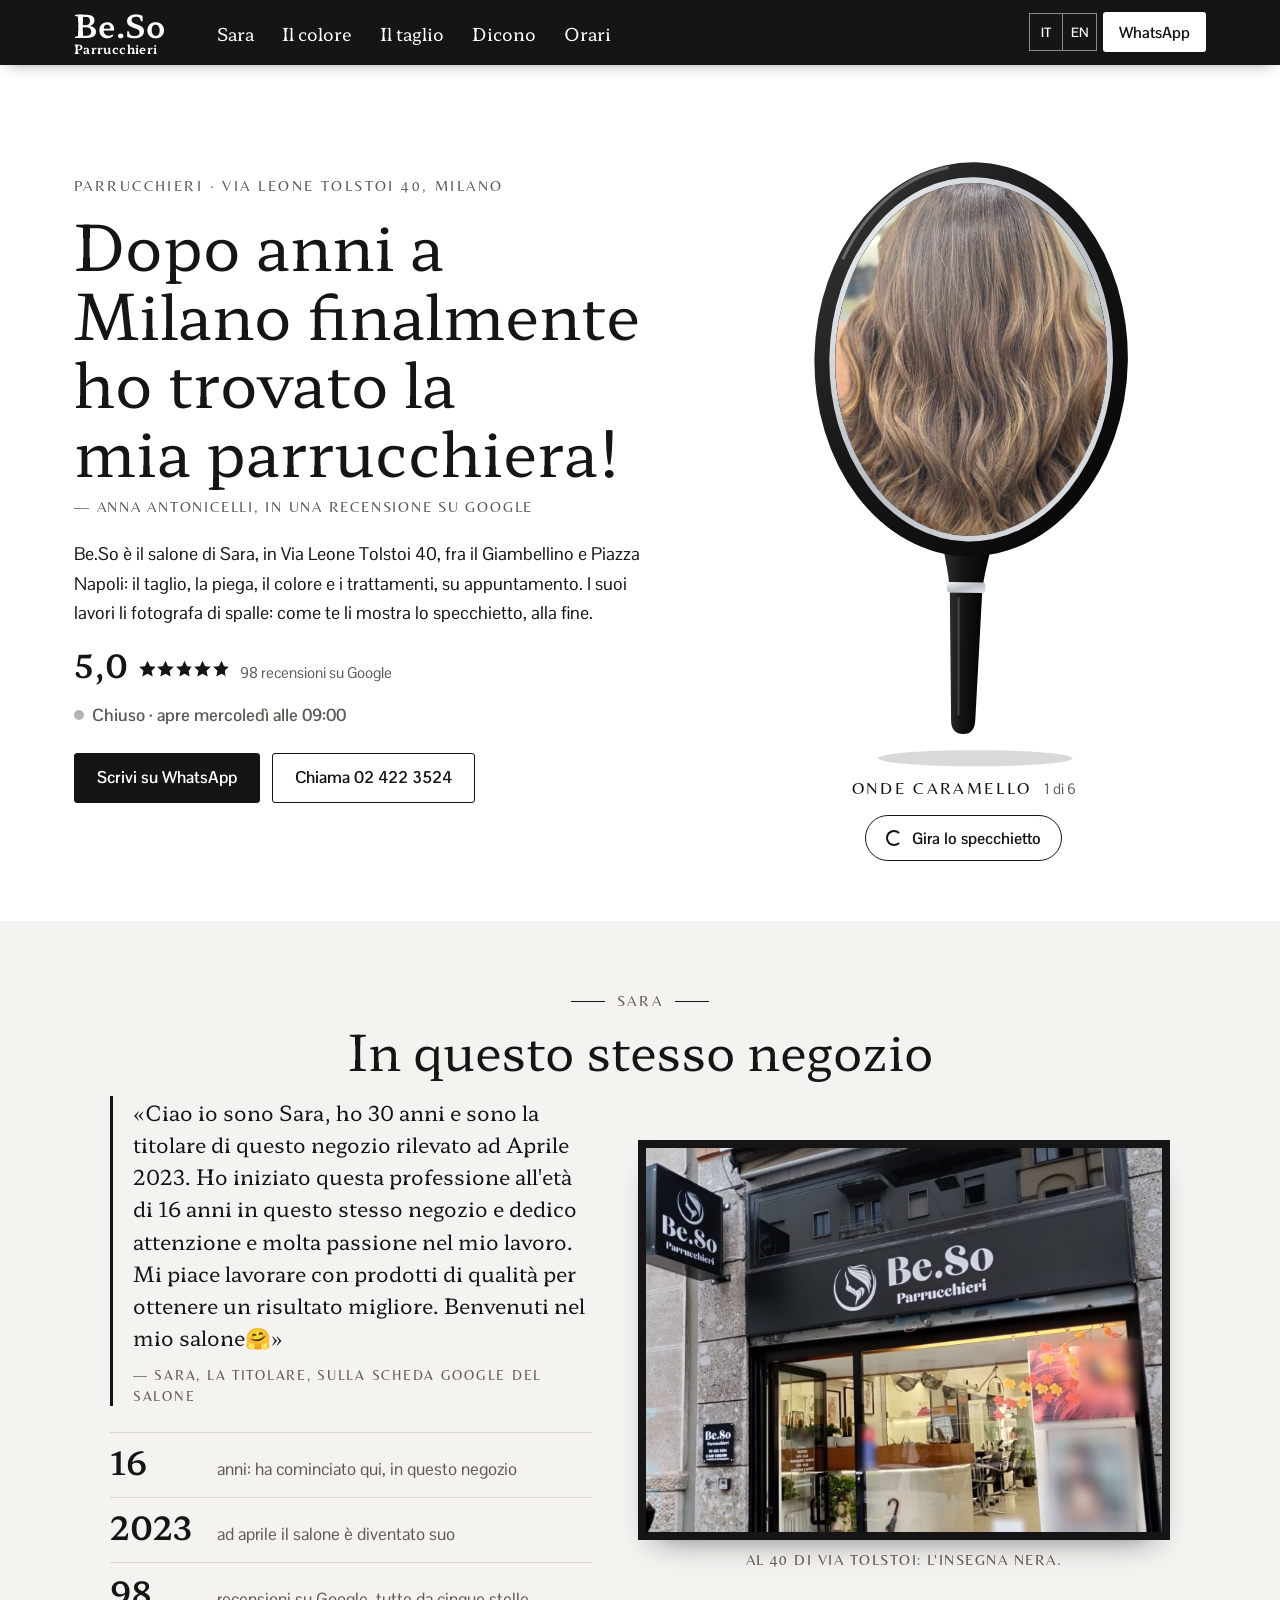
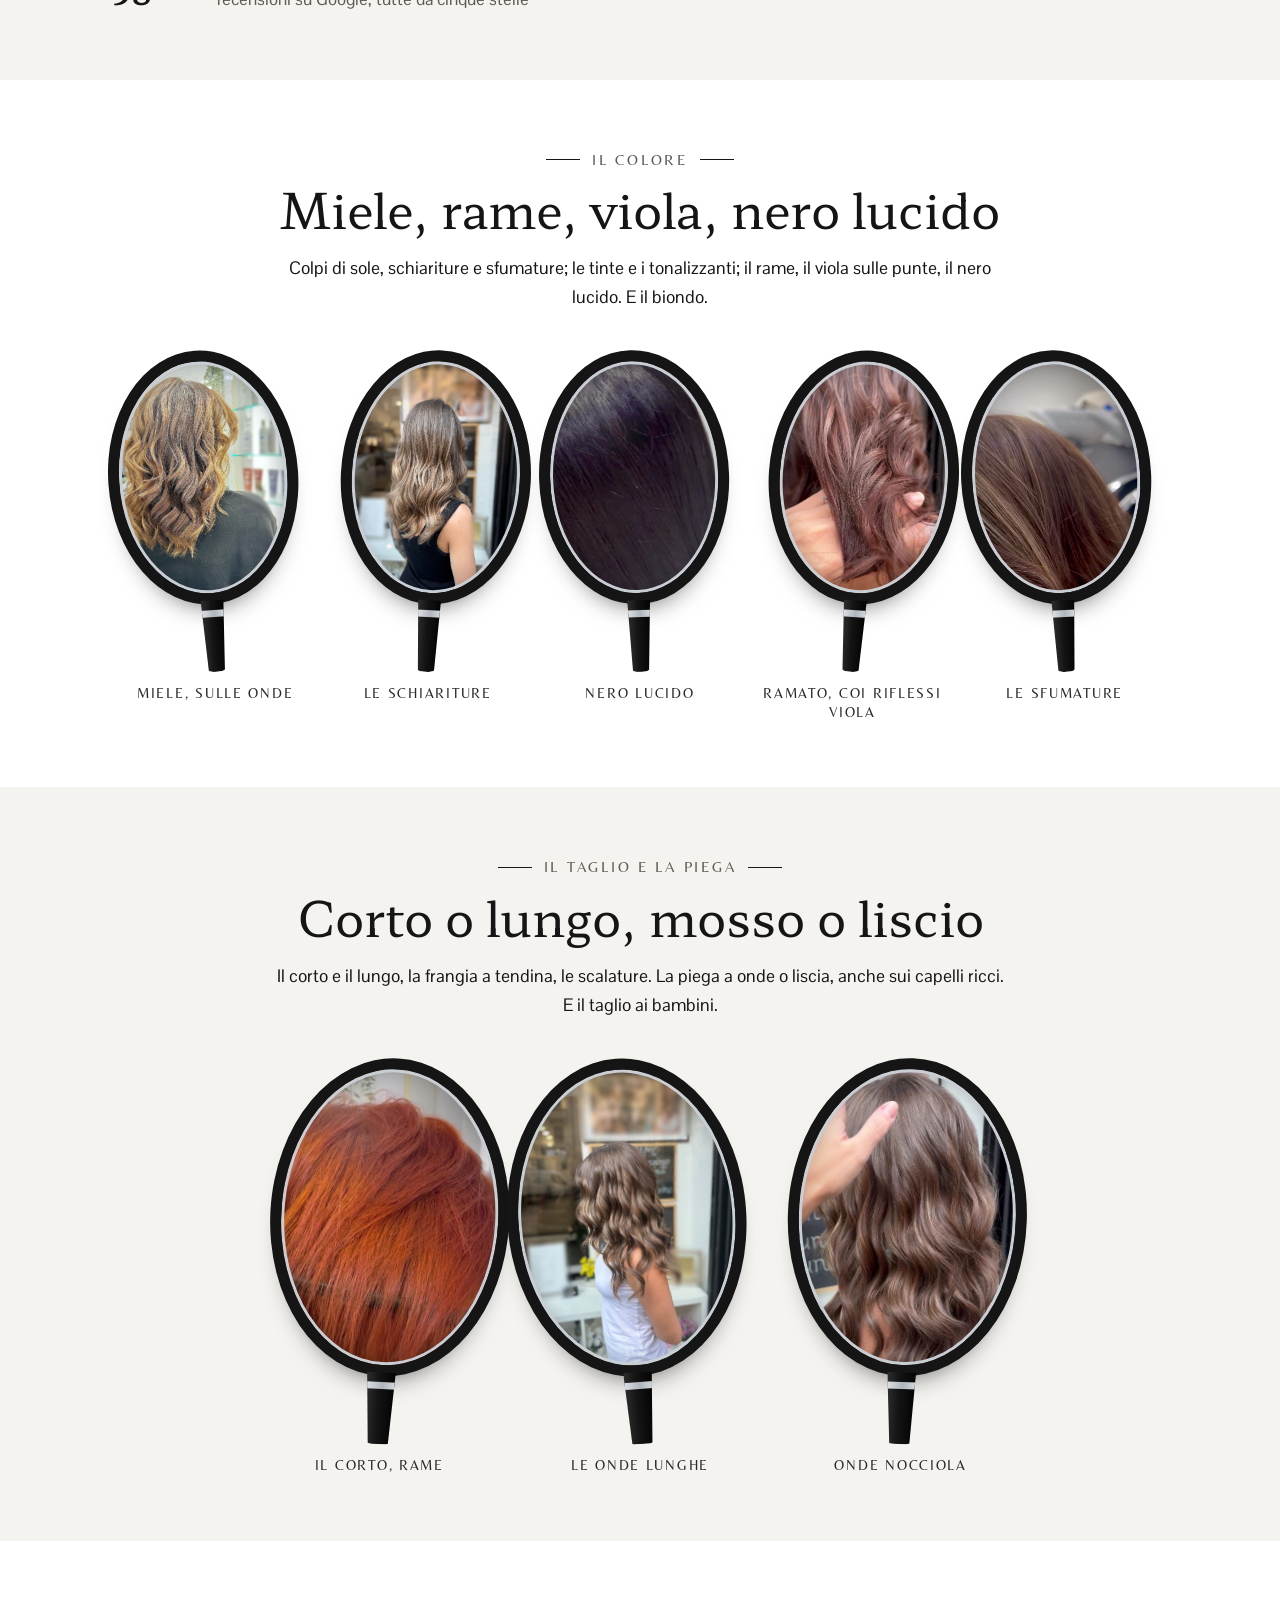
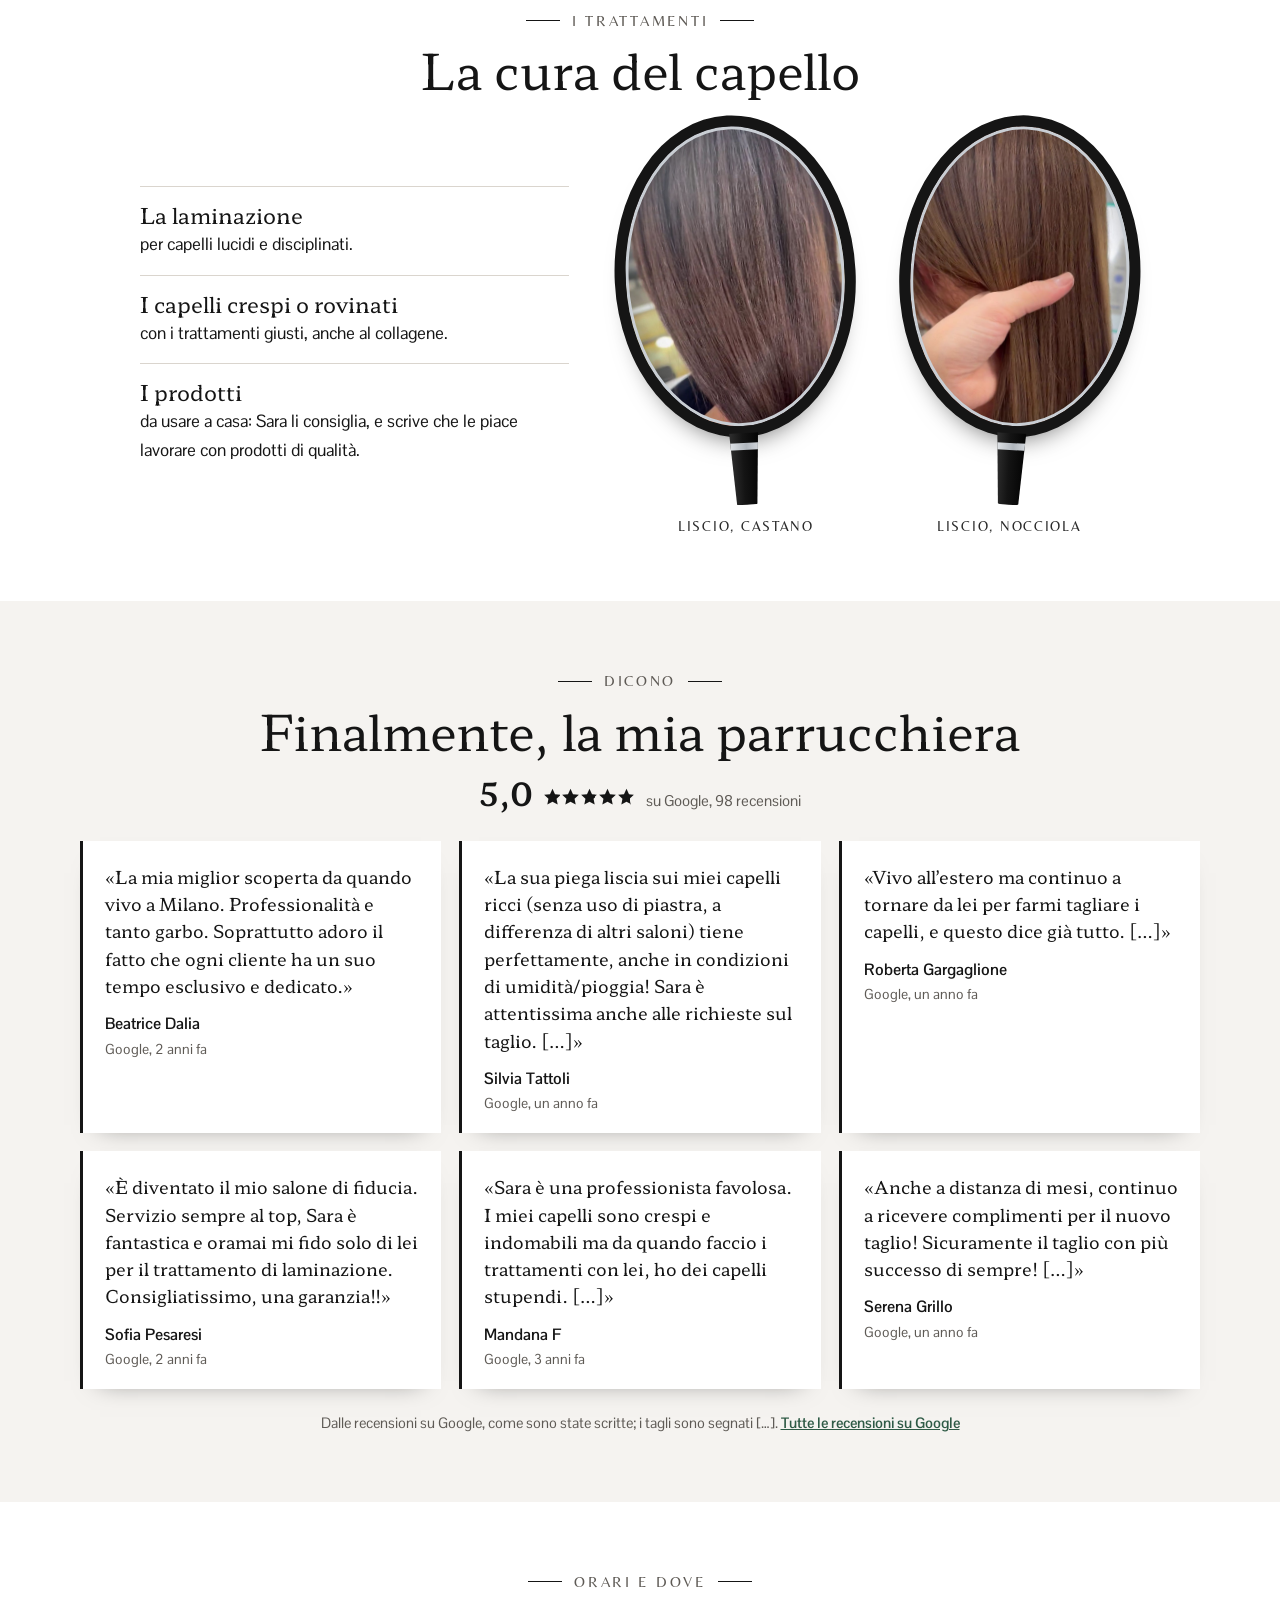
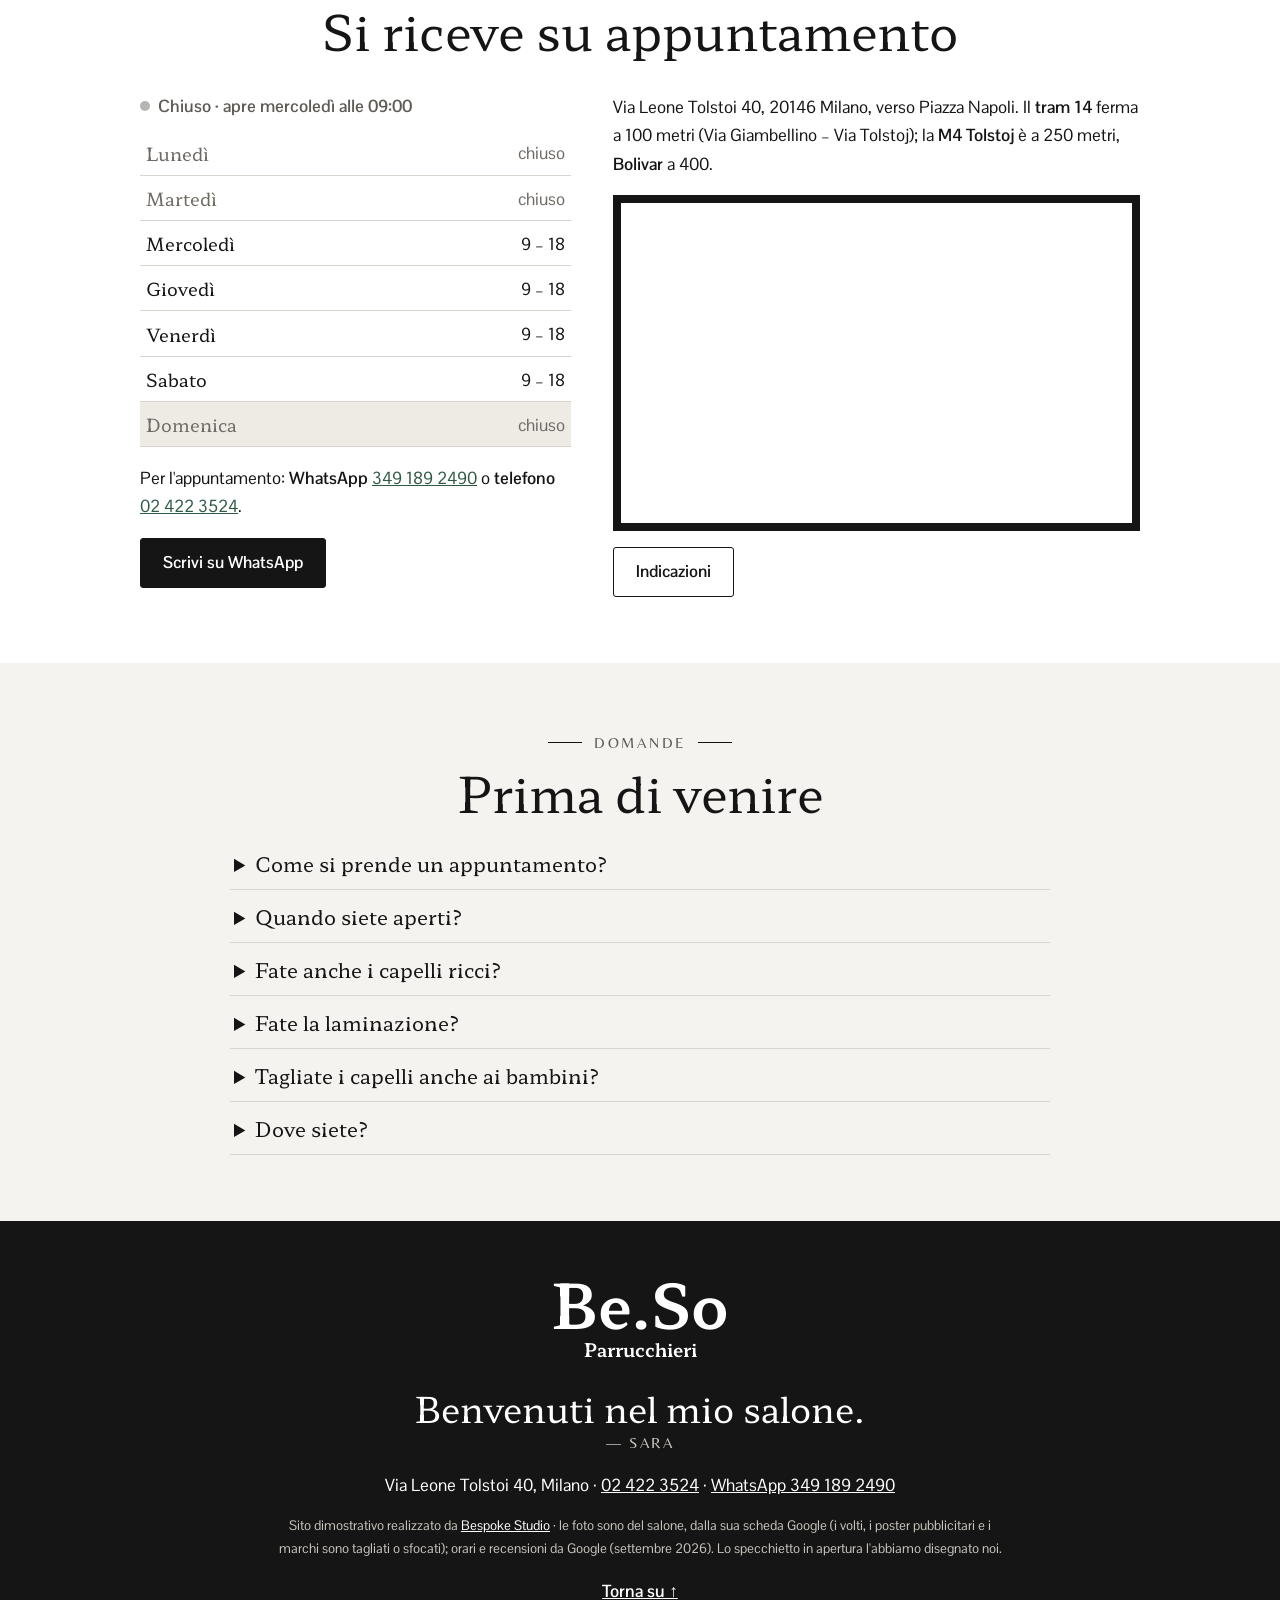
==== index.html @ 94a96dc6 "Be.So Parrucchieri, Via Leone Tolstoi 40 — lo specchietto Il salone di Sara: «Dopo anni a Milano fin" ====
<!DOCTYPE html>
<html lang="it" class="no-js">
<head>
<meta charset="utf-8">
<meta name="viewport" content="width=device-width, initial-scale=1">
<script>(function(){var r=document.documentElement;r.classList.remove('no-js');
/* la firma: finché main.js non parte lo specchietto resta di schiena; se il codice non arriva, dopo 2,5 s va allo stato finale */
try{if(!matchMedia('(prefers-reduced-motion: reduce)').matches){r.classList.add('firma-attesa');window.__attesaSpec=setTimeout(function(){r.classList.remove('firma-attesa')},2500)}}catch(e){}})()</script>
<title>Be.So Parrucchieri — Via Leone Tolstoi 40, Milano (Giambellino)</title>
<meta name="description" content="Be.So Parrucchieri, il salone di Sara in Via Leone Tolstoi 40 a Milano, verso Piazza Napoli: taglio, piega, colore, schiariture, laminazione e trattamenti, su appuntamento. 5,0 su 98 recensioni. WhatsApp 349 189 2490.">
<link rel="canonical" href="https://rotenzark.github.io/be-so-parrucchieri-tolstoi/">
<meta property="og:type" content="website">
<meta property="og:title" content="Be.So Parrucchieri — «Dopo anni a Milano finalmente ho trovato la mia parrucchiera!»">
<meta property="og:description" content="Il salone di Sara in Via Leone Tolstoi 40, Milano: taglio, piega, colore e trattamenti, su appuntamento. I lavori, visti di spalle.">
<meta property="og:image" content="https://rotenzark.github.io/be-so-parrucchieri-tolstoi/img/og.jpg">
<meta property="og:url" content="https://rotenzark.github.io/be-so-parrucchieri-tolstoi/">
<meta property="og:locale" content="it_IT">
<meta name="twitter:card" content="summary_large_image">
<meta name="theme-color" content="#151515">
<link rel="icon" href="img/favicon.svg" type="image/svg+xml">
<link rel="icon" href="img/favicon-32.png" sizes="32x32" type="image/png">
<link rel="apple-touch-icon" href="img/apple-touch-icon.png">
<link rel="preconnect" href="https://fonts.googleapis.com">
<link rel="preconnect" href="https://fonts.gstatic.com" crossorigin>
<link href="https://fonts.googleapis.com/css2?family=Belleza&amp;family=Hahmlet:wght@400;600&amp;family=Pontano+Sans:wght@400;700&amp;display=swap" rel="stylesheet">
<link rel="stylesheet" href="css/styles.css?v=1">
<script src="https://cdn.jsdelivr.net/npm/gsap@3.12.5/dist/gsap.min.js" defer></script>
<script src="https://cdn.jsdelivr.net/npm/gsap@3.12.5/dist/ScrollTrigger.min.js" defer></script>
<script src="js/main.js?v=1" defer></script>
<script type="application/ld+json">
{"@context":"https://schema.org","@type":"HairSalon","name":"Be.So Parrucchieri","description":"Il salone di Sara in Via Leone Tolstoi 40 a Milano, fra il Giambellino e Piazza Napoli: taglio, piega, colore, schiariture, laminazione e trattamenti per capelli, su appuntamento.","url":"https://rotenzark.github.io/be-so-parrucchieri-tolstoi/","image":"https://rotenzark.github.io/be-so-parrucchieri-tolstoi/img/og.jpg","telephone":"+39 02 4223524","address":{"@type":"PostalAddress","streetAddress":"Via Leone Tolstoi 40","postalCode":"20146","addressLocality":"Milano","addressRegion":"MI","addressCountry":"IT"},"geo":{"@type":"GeoCoordinates","latitude":45.4523,"longitude":9.15051},"openingHoursSpecification":[{"@type":"OpeningHoursSpecification","dayOfWeek":["Wednesday","Thursday","Friday","Saturday"],"opens":"09:00","closes":"18:00"}],"aggregateRating":{"@type":"AggregateRating","ratingValue":"5.0","reviewCount":"98","bestRating":"5"},"sameAs":["https://www.instagram.com/be.so_parrucchieri/"]}
</script>
<script type="application/ld+json">
{"@context":"https://schema.org","@type":"FAQPage","mainEntity":[
{"@type":"Question","name":"Come si prende un appuntamento da Be.So?","acceptedAnswer":{"@type":"Answer","text":"Su WhatsApp al 349 189 2490 o per telefono allo 02 422 3524. Si riceve su appuntamento."}},
{"@type":"Question","name":"Quando è aperto Be.So Parrucchieri?","acceptedAnswer":{"@type":"Answer","text":"Dal mercoledì al sabato, dalle 9 alle 18, su appuntamento."}},
{"@type":"Question","name":"Fate anche i capelli ricci?","acceptedAnswer":{"@type":"Answer","text":"Sì: il taglio dei ricci e anche la piega, mossa o liscia."}},
{"@type":"Question","name":"Fate la laminazione?","acceptedAnswer":{"@type":"Answer","text":"Sì, e i trattamenti per i capelli crespi o rovinati."}},
{"@type":"Question","name":"Tagliate i capelli anche ai bambini?","acceptedAnswer":{"@type":"Answer","text":"Sì."}},
{"@type":"Question","name":"Dove si trova il salone?","acceptedAnswer":{"@type":"Answer","text":"In Via Leone Tolstoi 40, verso Piazza Napoli: il tram 14 ferma a 100 metri (Via Giambellino – Via Tolstoj), la M4 Tolstoj è a 250 metri."}}
]}
</script>
</head>
<body>

<a class="salta" href="#contenuto" data-i18n="m.salta">Vai al contenuto</a>

<header class="insegna" id="testata">
  <div class="insegna__dentro">
    <a class="marchio" href="#inizio" aria-label="Be.So Parrucchieri, torna all'inizio" data-i18n-aria="m.top">
      <span class="marchio__nome" aria-hidden="true">Be.So</span>
      <span class="marchio__sotto" aria-hidden="true">Parrucchieri</span>
    </a>
    <nav id="mainNav" class="voci" aria-label="Le sezioni" data-i18n-aria="m.nav">
      <a href="#sara" data-i18n="n.sara">Sara</a>
      <a href="#colore" data-i18n="n.colore">Il colore</a>
      <a href="#taglio" data-i18n="n.taglio">Il taglio</a>
      <a href="#dicono" data-i18n="n.dicono">Dicono</a>
      <a href="#orari" data-i18n="n.orari">Orari</a>
    </nav>
    <div class="insegna__azioni">
      <div class="lingue" role="group" aria-label="Lingua" data-i18n-aria="m.lingua">
        <button type="button" data-lang="it" aria-pressed="true">IT</button>
        <button type="button" data-lang="en" aria-pressed="false">EN</button>
      </div>
      <a class="scrivi" id="waTestata" href="https://wa.me/393491892490" target="_blank" rel="noopener">WhatsApp</a>
      <button id="burger" class="burger" type="button" aria-expanded="false" aria-controls="menuMobile" aria-label="Apri il menu" data-i18n-aria="m.menu"><span></span><span></span><span></span></button>
    </div>
  </div>
</header>

<nav id="menuMobile" class="menu-mobile" hidden aria-label="Le sezioni" data-i18n-aria="m.nav">
  <a href="#sara" data-i18n="n.sara">Sara</a>
  <a href="#colore" data-i18n="n.colore">Il colore</a>
  <a href="#taglio" data-i18n="n.taglioPiega">Il taglio e la piega</a>
  <a href="#trattamenti" data-i18n="n.trattamenti">I trattamenti</a>
  <a href="#dicono" data-i18n="n.dicono">Dicono</a>
  <a href="#orari" data-i18n="n.orariDove">Orari e dove</a>
  <a href="#domande" data-i18n="n.domande">Domande</a>
  <a class="menu-mobile__scrivi" id="waMenu" href="https://wa.me/393491892490" target="_blank" rel="noopener"><span data-i18n="t.scrivi">Scrivi su WhatsApp</span></a>
</nav>

<main id="contenuto">

  <!-- ══════ L'APERTURA: le parole di una cliente e lo specchietto ══════ -->
  <section id="inizio" class="apertura" aria-labelledby="titolo">
    <div class="apertura__testo">
      <p class="apertura__sopra" data-i18n="h.sopra">Parrucchieri · Via Leone Tolstoi 40, Milano</p>
      <h1 id="titolo" class="apertura__titolo" data-i18n="h.titolo">Dopo anni a Milano finalmente ho trovato la mia parrucchiera!</h1>
      <p class="apertura__chi" data-i18n="h.chi">Anna Antonicelli, in una recensione su Google</p>
      <p class="apertura__frase" data-i18n="h.testo">Be.So è il salone di Sara, in Via Leone Tolstoi 40, fra il Giambellino e Piazza Napoli: il taglio, la piega, il colore e i trattamenti, su appuntamento. I suoi lavori li fotografa di spalle: come te li mostra lo specchietto, alla fine.</p>
      <p class="voto"><b class="voto__n">5,0</b> <span class="stelle" aria-hidden="true" style="--voto:1"></span> <span class="voto__su" data-i18n="h.voto">98 recensioni su Google</span></p>
      <p class="stato" id="orarioStato">Mercoledì–sabato 9–18, su appuntamento</p>
      <div class="apertura__azioni">
        <a class="bottone bottone--pieno" id="waApertura" href="https://wa.me/393491892490" target="_blank" rel="noopener"><span data-i18n="t.scrivi">Scrivi su WhatsApp</span></a>
        <a class="bottone" href="tel:+39024223524"><span data-i18n="h.chiama">Chiama</span>&nbsp;<span class="intero">02 422 3524</span></a>
      </div>
    </div>
    <div class="apertura__spec">
      <figure class="spec" id="spec" data-firma="fatta">
        <div class="spec__cornice">
          <!--SPEC--><svg class="spec__svg" viewBox="0 0 520 810" role="img" aria-labelledby="specTitolo specDesc" xmlns="http://www.w3.org/2000/svg">
  <title id="specTitolo" data-i18n="sp.titolo">Lo specchietto di Be.So, disegnato</title>
  <desc id="specDesc" data-i18n="sp.desc">Uno specchio a mano nero col filo d'argento, come quello che la parrucchiera alza dietro la testa alla fine del lavoro. Nel vetro c'è un lavoro del salone visto di spalle.</desc>
  <defs>
    <clipPath id="specVetro"><ellipse cx="260" cy="300" rx="168" ry="218"/></clipPath>
    <linearGradient id="specNero" x1="0" y1="0" x2="1" y2="1"><stop offset="0" stop-color="#3A3A3A"/><stop offset=".45" stop-color="#161616"/><stop offset="1" stop-color="#050505"/></linearGradient>
    <linearGradient id="specArgento" x1="0" y1="0" x2="1" y2="1"><stop offset="0" stop-color="#F2F4F6"/><stop offset=".5" stop-color="#B9BEC5"/><stop offset="1" stop-color="#E4E7EA"/></linearGradient>
    <linearGradient id="specVuoto" x1="0" y1="0" x2="1" y2="1"><stop offset="0" stop-color="#E8EBEE"/><stop offset=".6" stop-color="#C9CED4"/><stop offset="1" stop-color="#AEB4BB"/></linearGradient>
    <radialGradient id="specLuce" cx=".3" cy=".22" r=".75"><stop offset="0" stop-color="#FFFFFF" stop-opacity=".22"/><stop offset=".45" stop-color="#FFFFFF" stop-opacity="0"/><stop offset="1" stop-color="#000000" stop-opacity=".22"/></radialGradient>
    <linearGradient id="specPresa" x1="0" y1="0" x2="1" y2="0"><stop offset="0" stop-color="#303030"/><stop offset=".4" stop-color="#151515"/><stop offset="1" stop-color="#040404"/></linearGradient>
    <filter id="specFuoco" x="-10%" y="-10%" width="120%" height="120%"><feGaussianBlur id="specFuocoRaggio" stdDeviation="0"/></filter>
  </defs>
  <ellipse class="spec__ombra" cx="274" cy="794" rx="120.28" ry="10"/>
  <g class="spec__corpo" id="specCorpo">
    <g class="spec__manico">
    <path class="manico__collo" d="M230 530C234 552 238 566 239 580L281 580C282 566 286 552 290 530Z"/>
    <rect class="manico__anello" x="236" y="576" width="48" height="13" rx="4"/>
    <path class="manico__presa" d="M240 589L245 746Q245 764 260 764Q275 764 275 746L280 589Z"/>
    <path class="manico__luce" d="M251 596L254 740"/>
  </g>
    <g class="spec__fronte" id="specFronte">
      <ellipse class="spec__cornice" cx="260" cy="300" rx="194" ry="244"/>
      <ellipse class="spec__filo" cx="260" cy="300" rx="172" ry="222"/>
      <g clip-path="url(#specVetro)">
        <rect x="92" y="82" width="336" height="436" fill="url(#specVuoto)"/>
        <g class="spec__riflesso" id="specRiflesso"><image id="specFoto" href="img/spec-1.jpg" x="60" y="40" width="400" height="520" preserveAspectRatio="xMidYMid slice"/></g>
        <ellipse cx="260" cy="300" rx="168" ry="218" fill="url(#specLuce)"/>
        <g class="spec__lampo" id="specLampo"><path class="lampo__largo" d="M468 40L538 40L418 560L348 560Z"/><path class="lampo__fino" d="M564 40L580 40L460 560L444 560Z"/></g>
      </g>
      <path class="spec__lucecornice" d="M99 178A182 232 0 0 1 225.1 63.3"/>
    </g>
    <g class="spec__retro" id="specRetro" display="none">
      <ellipse class="spec__cornice" cx="260" cy="300" rx="194" ry="244"/>
      <ellipse class="retro__anello" cx="260" cy="300" rx="176" ry="226"/>
      <text class="retro__nome" x="260" y="318">Be.So</text>
      <text class="retro__sotto" x="260" y="364">Parrucchieri</text>
      <path class="spec__lucecornice" d="M99 178A182 232 0 0 1 225.1 63.3"/>
    </g>
  </g>
</svg><!--/SPEC-->
        </div>
        <figcaption class="spec__didascalia"><span class="spec__nome" id="specNome">Onde caramello</span> <span class="spec__conta" id="specConta">1 di 6</span></figcaption>
      </figure>
      <p class="spec__azioni"><button type="button" class="spec__gira" id="specGira" data-i18n="sp.gira">Gira lo specchietto</button></p>
      <p class="visually-hidden" id="specLeggi" aria-live="polite"></p>
    </div>
  </section>

  <!-- ══════ SARA ══════ -->
  <section id="sara" class="capitolo capitolo--fascia" aria-labelledby="saraT">
    <p class="etichetta" data-i18n="s.etichetta">Sara</p>
    <h2 id="saraT" class="capitolo__titolo" data-i18n="s.titolo">In questo stesso negozio</h2>
    <div class="sara">
      <div class="sara__testo">
        <blockquote class="sara__parole">
          <p data-i18n="s.parole">«Ciao io sono Sara, ho 30 anni e sono la titolare di questo negozio rilevato ad Aprile 2023. Ho iniziato questa professione all'età di 16 anni in questo stesso negozio e dedico attenzione e molta passione nel mio lavoro. Mi piace lavorare con prodotti di qualità per ottenere un risultato migliore. Benvenuti nel mio salone🤗»</p>
          <footer data-i18n="s.chi">Sara, la titolare, sulla scheda Google del salone</footer>
        </blockquote>
        <ul class="fatti">
          <li class="fatto"><span class="fatto__n">16</span><span class="fatto__t" data-i18n="s.f1">anni: ha cominciato qui, in questo negozio</span></li>
          <li class="fatto"><span class="fatto__n">2023</span><span class="fatto__t" data-i18n="s.f2">ad aprile il salone è diventato suo</span></li>
          <li class="fatto"><span class="fatto__n">98</span><span class="fatto__t" data-i18n="s.f3">recensioni su Google, tutte da cinque stelle</span></li>
        </ul>
      </div>
      <figure class="reveal vetrina"><button type="button" class="foto foto--vetrina" data-full="img/vetrina.jpg" aria-label="Ingrandisci la foto" data-i18n-aria="m.ingrandisci"><img src="img/vetrina.jpg" width="1400" height="1041" alt="La vetrina di Be.So Parrucchieri: l'insegna nera con il nome in bianco, la bandiera, la targhetta coi numeri e l'adesivo degli orari sulla porta." data-i18n-alt="a.vetrina"></button><figcaption data-i18n="c.vetrina">Al 40 di Via Tolstoi: l'insegna nera.</figcaption></figure>
    </div>
  </section>

  <!-- ══════ IL COLORE ══════ -->
  <section id="colore" class="capitolo" aria-labelledby="coloreT">
    <p class="etichetta" data-i18n="c.etichetta">Il colore</p>
    <h2 id="coloreT" class="capitolo__titolo" data-i18n="c.titolo">Miele, rame, viola, nero lucido</h2>
    <p class="capitolo__testo" data-i18n="c.testo">Colpi di sole, schiariture e sfumature; le tinte e i tonalizzanti; il rame, il viola sulle punte, il nero lucido. E il biondo.</p>
    <div class="specchietti specchietti--cinque">
      <figure class="specchietto reveal" style="--r:-4deg"><div class="specchietto__corpo"><button type="button" class="foto" data-full="img/colore-miele.jpg" aria-label="Ingrandisci la foto" data-i18n-aria="m.ingrandisci"><img src="img/colore-miele.jpg" width="900" height="1200" alt="Capelli mossi color miele, di spalle, accanto alle mensole di vetro del salone." data-i18n-alt="a.miele"></button><span class="specchietto__manico" aria-hidden="true"></span></div><figcaption data-i18n="c.miele">Miele, sulle onde</figcaption></figure>
      <figure class="specchietto reveal" style="--r:3deg"><div class="specchietto__corpo"><button type="button" class="foto" data-full="img/colore-schiariture.jpg" aria-label="Ingrandisci la foto" data-i18n-aria="m.ingrandisci"><img src="img/colore-schiariture.jpg" width="900" height="1200" alt="Capelli lunghi con le schiariture, di spalle, alla vetrina del salone." data-i18n-alt="a.schiariture"></button><span class="specchietto__manico" aria-hidden="true"></span></div><figcaption data-i18n="c.schiariture">Le schiariture</figcaption></figure>
      <figure class="specchietto reveal" style="--r:-2deg"><div class="specchietto__corpo"><button type="button" class="foto" data-full="img/colore-nero.jpg" aria-label="Ingrandisci la foto" data-i18n-aria="m.ingrandisci"><img src="img/colore-nero.jpg" width="700" height="933" alt="Capelli neri, lisci e lucidi, visti da dietro." data-i18n-alt="a.nero"></button><span class="specchietto__manico" aria-hidden="true"></span></div><figcaption data-i18n="c.nero">Nero lucido</figcaption></figure>
      <figure class="specchietto reveal" style="--r:4deg"><div class="specchietto__corpo"><button type="button" class="foto" data-full="img/colore-ramato.jpg" aria-label="Ingrandisci la foto" data-i18n-aria="m.ingrandisci"><img src="img/colore-ramato.jpg" width="900" height="1200" alt="Capelli mossi ramati con riflessi viola, una mano che li solleva." data-i18n-alt="a.ramato"></button><span class="specchietto__manico" aria-hidden="true"></span></div><figcaption data-i18n="c.ramato">Ramato, coi riflessi viola</figcaption></figure>
      <figure class="specchietto reveal" style="--r:-3deg"><div class="specchietto__corpo"><button type="button" class="foto" data-full="img/colore-sfumature.jpg" aria-label="Ingrandisci la foto" data-i18n-aria="m.ingrandisci"><img src="img/colore-sfumature.jpg" width="675" height="900" alt="Un caschetto castano con le sfumature più chiare, una mano che lo solleva." data-i18n-alt="a.sfumature"></button><span class="specchietto__manico" aria-hidden="true"></span></div><figcaption data-i18n="c.sfumature">Le sfumature</figcaption></figure>
    </div>
  </section>

  <!-- ══════ IL TAGLIO E LA PIEGA ══════ -->
  <section id="taglio" class="capitolo capitolo--fascia" aria-labelledby="taglioT">
    <p class="etichetta" data-i18n="t.etichetta">Il taglio e la piega</p>
    <h2 id="taglioT" class="capitolo__titolo" data-i18n="t.titolo">Corto o lungo, mosso o liscio</h2>
    <p class="capitolo__testo" data-i18n="t.testo">Il corto e il lungo, la frangia a tendina, le scalature. La piega a onde o liscia, anche sui capelli ricci. E il taglio ai bambini.</p>
    <div class="specchietti specchietti--tre">
      <figure class="specchietto reveal" style="--r:3deg"><div class="specchietto__corpo"><button type="button" class="foto" data-full="img/taglio-corto.jpg" aria-label="Ingrandisci la foto" data-i18n-aria="m.ingrandisci"><img src="img/taglio-corto.jpg" width="900" height="1200" alt="Un taglio corto color rame, col pettine che sistema il ciuffo." data-i18n-alt="a.corto"></button><span class="specchietto__manico" aria-hidden="true"></span></div><figcaption data-i18n="c.corto">Il corto, rame</figcaption></figure>
      <figure class="specchietto reveal" style="--r:-4deg"><div class="specchietto__corpo"><button type="button" class="foto" data-full="img/taglio-onde.jpg" aria-label="Ingrandisci la foto" data-i18n-aria="m.ingrandisci"><img src="img/taglio-onde.jpg" width="900" height="1200" alt="Capelli lunghi castani con le onde, di spalle, alla vetrina del salone." data-i18n-alt="a.onde"></button><span class="specchietto__manico" aria-hidden="true"></span></div><figcaption data-i18n="c.onde">Le onde lunghe</figcaption></figure>
      <figure class="specchietto reveal" style="--r:2deg"><div class="specchietto__corpo"><button type="button" class="foto" data-full="img/taglio-nocciola.jpg" aria-label="Ingrandisci la foto" data-i18n-aria="m.ingrandisci"><img src="img/taglio-nocciola.jpg" width="900" height="1200" alt="Onde color nocciola, una mano che le solleva." data-i18n-alt="a.nocciola"></button><span class="specchietto__manico" aria-hidden="true"></span></div><figcaption data-i18n="c.nocciola">Onde nocciola</figcaption></figure>
    </div>
  </section>

  <!-- ══════ I TRATTAMENTI ══════ -->
  <section id="trattamenti" class="capitolo" aria-labelledby="trattT">
    <p class="etichetta" data-i18n="r.etichetta">I trattamenti</p>
    <h2 id="trattT" class="capitolo__titolo" data-i18n="r.titolo">La cura del capello</h2>
    <div class="tratt">
      <ul class="elenco">
        <li><b data-i18n="r.lam">La laminazione</b> <span data-i18n="r.lamT">per capelli lucidi e disciplinati.</span></li>
        <li><b data-i18n="r.crespi">I capelli crespi o rovinati</b> <span data-i18n="r.crespiT">con i trattamenti giusti, anche al collagene.</span></li>
        <li><b data-i18n="r.prodotti">I prodotti</b> <span data-i18n="r.prodottiT">da usare a casa: Sara li consiglia, e scrive che le piace lavorare con prodotti di qualità.</span></li>
      </ul>
      <div class="specchietti specchietti--due">
        <figure class="specchietto reveal" style="--r:-3deg"><div class="specchietto__corpo"><button type="button" class="foto" data-full="img/tratt-liscio.jpg" aria-label="Ingrandisci la foto" data-i18n-aria="m.ingrandisci"><img src="img/tratt-liscio.jpg" width="900" height="1200" alt="Un liscio castano, sano e lucido, la mano che tiene la ciocca." data-i18n-alt="a.liscio"></button><span class="specchietto__manico" aria-hidden="true"></span></div><figcaption data-i18n="c.liscio">Liscio, castano</figcaption></figure>
        <figure class="specchietto reveal" style="--r:3deg"><div class="specchietto__corpo"><button type="button" class="foto" data-full="img/tratt-nocciola.jpg" aria-label="Ingrandisci la foto" data-i18n-aria="m.ingrandisci"><img src="img/tratt-nocciola.jpg" width="900" height="1200" alt="Un liscio color nocciola, lucido, la mano che lo accarezza." data-i18n-alt="a.lisciono"></button><span class="specchietto__manico" aria-hidden="true"></span></div><figcaption data-i18n="c.lisciono">Liscio, nocciola</figcaption></figure>
      </div>
    </div>
  </section>

  <!-- ══════ DICONO ══════ -->
  <section id="dicono" class="capitolo capitolo--fascia" aria-labelledby="diconoT">
    <p class="etichetta" data-i18n="d.etichetta">Dicono</p>
    <h2 id="diconoT" class="capitolo__titolo" data-i18n="d.titolo">Finalmente, la mia parrucchiera</h2>
    <p class="voto voto--centro"><b class="voto__n">5,0</b> <span class="stelle" aria-hidden="true" style="--voto:1"></span> <span class="voto__su" data-i18n="d.voto">su Google, 98 recensioni</span></p>
    <ul class="recensioni">
      <li class="recensione reveal"><p class="recensione__testo">«La mia miglior scoperta da quando vivo a Milano. Professionalità e tanto garbo. Soprattutto adoro il fatto che ogni cliente ha un suo tempo esclusivo e dedicato.»</p><p class="recensione__chi"><b>Beatrice Dalia</b> <span data-i18n="d.a2">Google, 2 anni fa</span></p></li>
      <li class="recensione reveal"><p class="recensione__testo">«La sua piega liscia sui miei capelli ricci (senza uso di piastra, a differenza di altri saloni) tiene perfettamente, anche in condizioni di umidità/pioggia! Sara è attentissima anche alle richieste sul taglio. […]»</p><p class="recensione__chi"><b>Silvia Tattoli</b> <span data-i18n="d.a1">Google, un anno fa</span></p></li>
      <li class="recensione reveal"><p class="recensione__testo">«Vivo all’estero ma continuo a tornare da lei per farmi tagliare i capelli, e questo dice già tutto. […]»</p><p class="recensione__chi"><b>Roberta Gargaglione</b> <span data-i18n="d.a1">Google, un anno fa</span></p></li>
      <li class="recensione reveal"><p class="recensione__testo">«È diventato il mio salone di fiducia. Servizio sempre al top, Sara è fantastica e oramai mi fido solo di lei per il trattamento di laminazione. Consigliatissimo, una garanzia!!»</p><p class="recensione__chi"><b>Sofia Pesaresi</b> <span data-i18n="d.a2">Google, 2 anni fa</span></p></li>
      <li class="recensione reveal"><p class="recensione__testo">«Sara è una professionista favolosa. I miei capelli sono crespi e indomabili ma da quando faccio i trattamenti con lei, ho dei capelli stupendi. […]»</p><p class="recensione__chi"><b>Mandana F</b> <span data-i18n="d.a3">Google, 3 anni fa</span></p></li>
      <li class="recensione reveal"><p class="recensione__testo">«Anche a distanza di mesi, continuo a ricevere complimenti per il nuovo taglio! Sicuramente il taglio con più successo di sempre! […]»</p><p class="recensione__chi"><b>Serena Grillo</b> <span data-i18n="d.a1">Google, un anno fa</span></p></li>
    </ul>
    <p class="dicono__nota"><span data-i18n="d.nota">Dalle recensioni su Google, come sono state scritte; i tagli sono segnati […].</span> <a href="https://www.google.com/maps/search/?api=1&amp;query=Be.So+Parrucchieri%2C+Via+Leone+Tolstoi+40%2C+Milano" target="_blank" rel="noopener" data-i18n="d.tutte">Tutte le recensioni su Google</a></p>
  </section>

  <!-- ══════ ORARI E DOVE ══════ -->
  <section id="orari" class="capitolo" aria-labelledby="orariT">
    <p class="etichetta" data-i18n="o.etichetta">Orari e dove</p>
    <h2 id="orariT" class="capitolo__titolo" data-i18n="o.titolo">Si riceve su appuntamento</h2>
    <div class="orari">
      <div>
        <p class="stato" id="orarioStato2" aria-hidden="true"></p>
        <table class="settimana">
          <caption class="visually-hidden" data-i18n="o.cap">Orari di apertura</caption>
          <tbody>
            <tr data-day="1" class="chiuso"><th scope="row" data-i18n="g.lun">Lunedì</th><td data-i18n="g.chiuso">chiuso</td></tr>
            <tr data-day="2" class="chiuso"><th scope="row" data-i18n="g.mar">Martedì</th><td data-i18n="g.chiuso">chiuso</td></tr>
            <tr data-day="3"><th scope="row" data-i18n="g.mer">Mercoledì</th><td>9 – 18</td></tr>
            <tr data-day="4"><th scope="row" data-i18n="g.gio">Giovedì</th><td>9 – 18</td></tr>
            <tr data-day="5"><th scope="row" data-i18n="g.ven">Venerdì</th><td>9 – 18</td></tr>
            <tr data-day="6"><th scope="row" data-i18n="g.sab">Sabato</th><td>9 – 18</td></tr>
            <tr data-day="0" class="chiuso"><th scope="row" data-i18n="g.dom">Domenica</th><td data-i18n="g.chiuso">chiuso</td></tr>
          </tbody>
        </table>
        <p data-i18n="o.prendi">Per l'appuntamento: <b>WhatsApp</b> <a id="waOrari" href="https://wa.me/393491892490" target="_blank" rel="noopener" class="intero">349 189 2490</a> o <b>telefono</b> <a href="tel:+39024223524" class="intero">02 422 3524</a>.</p>
        <p class="orari__azioni"><a class="bottone bottone--pieno" id="waOrari2" href="https://wa.me/393491892490" target="_blank" rel="noopener"><span data-i18n="t.scrivi">Scrivi su WhatsApp</span></a></p>
      </div>
      <div>
        <p data-i18n="o.dove">Via Leone Tolstoi 40, 20146 Milano, verso Piazza Napoli. Il <b>tram 14</b> ferma a 100 metri (Via Giambellino – Via Tolstoj); la <b>M4 Tolstoj</b> è a 250 metri, <b>Bolivar</b> a 400.</p>
        <div class="mappa reveal">
          <iframe title="Mappa: Be.So Parrucchieri, Via Leone Tolstoi 40, Milano" data-i18n-title="o.mappa" src="https://maps.google.com/maps?q=Be.So%20Parrucchieri%2C%20Via%20Leone%20Tolstoi%2040%2C%20Milano&amp;z=16&amp;output=embed" width="600" height="360" loading="lazy" referrerpolicy="no-referrer-when-downgrade"></iframe>
        </div>
        <p class="orari__azioni"><a class="bottone" href="https://www.google.com/maps/dir/?api=1&amp;destination=Be.So+Parrucchieri%2C+Via+Leone+Tolstoi+40%2C+Milano" target="_blank" rel="noopener" data-i18n="o.indicazioni">Indicazioni</a></p>
      </div>
    </div>
  </section>

  <!-- ══════ DOMANDE ══════ -->
  <section id="domande" class="capitolo capitolo--fascia" aria-labelledby="domandeT">
    <p class="etichetta" data-i18n="q.etichetta">Domande</p>
    <h2 id="domandeT" class="capitolo__titolo" data-i18n="q.titolo">Prima di venire</h2>
    <div class="domande">
      <details><summary data-i18n="q.1">Come si prende un appuntamento?</summary><p data-i18n="q.1r">Su WhatsApp al 349 189 2490 o per telefono allo 02 422 3524. Si riceve su appuntamento.</p></details>
      <details><summary data-i18n="q.2">Quando siete aperti?</summary><p data-i18n="q.2r">Dal mercoledì al sabato, dalle 9 alle 18, su appuntamento.</p></details>
      <details><summary data-i18n="q.3">Fate anche i capelli ricci?</summary><p data-i18n="q.3r">Sì: il taglio dei ricci e anche la piega, mossa o liscia.</p></details>
      <details><summary data-i18n="q.4">Fate la laminazione?</summary><p data-i18n="q.4r">Sì, e i trattamenti per i capelli crespi o rovinati.</p></details>
      <details><summary data-i18n="q.5">Tagliate i capelli anche ai bambini?</summary><p data-i18n="q.5r">Sì.</p></details>
      <details><summary data-i18n="q.6">Dove siete?</summary><p data-i18n="q.6r">In Via Leone Tolstoi 40, verso Piazza Napoli: il tram 14 ferma a 100 metri (Via Giambellino – Via Tolstoj), la M4 Tolstoj è a 250 metri.</p></details>
    </div>
  </section>

</main>

<footer class="piede">
  <div class="piede__dentro">
    <p class="piede__nome">Be.So</p>
    <p class="piede__sotto">Parrucchieri</p>
    <p class="piede__frase" data-i18n="z.frase">Benvenuti nel mio salone.</p>
    <p class="piede__chi">Sara</p>
    <p class="piede__dove"><span data-i18n="z.dove">Via Leone Tolstoi 40, Milano</span> · <a href="tel:+39024223524" class="intero">02 422 3524</a> · <a id="waPiede" href="https://wa.me/393491892490" target="_blank" rel="noopener" class="intero">WhatsApp 349 189 2490</a></p>
    <p class="piede__cred" data-i18n="z.cred">Sito dimostrativo realizzato da <a href="https://bespokestud.io" rel="noopener">Bespoke Studio</a> · le foto sono del salone, dalla sua scheda Google (i volti, i poster pubblicitari e i marchi sono tagliati o sfocati); orari e recensioni da Google (settembre 2026). Lo specchietto in apertura l'abbiamo disegnato noi.</p>
    <p><a class="piede__su" href="#inizio" data-i18n="z.su">Torna su ↑</a></p>
  </div>
</footer>

<div id="actionBar" class="action-bar">
  <a id="waBarra" href="https://wa.me/393491892490" target="_blank" rel="noopener">WhatsApp</a>
  <a href="tel:+39024223524"><span data-i18n="h.chiama">Chiama</span></a>
</div>

<div id="lightbox" hidden role="dialog" aria-modal="true" aria-label="Foto ingrandita" data-i18n-aria="m.lightbox">
  <button id="lightboxClose" type="button" aria-label="Chiudi" data-i18n-aria="m.chiudi">×</button>
  <img id="lightboxImg" src="" alt="">
</div>

</body>
</html>
---- css/styles.css ----
/* PLUMBING_V 1 — reset tecnico canonico (Toolkit/boilerplate/plumbing.css) */
[hidden] { display: none !important; }
img { max-width: 100%; height: auto; }
@media (prefers-reduced-motion: reduce) {
  *, *::before, *::after { animation-duration: 0.01ms !important; animation-iteration-count: 1 !important; transition-duration: 0.01ms !important; scroll-behavior: auto !important; }
}

/* ══════════ BE.SO PARRUCCHIERI — «Dopo anni a Milano finalmente ho trovato la mia parrucchiera!» ══════════
   Via Leone Tolstoi 40. Il negozio è bianco e nero (l'insegna nera col nome in bianco, le pareti e le mensole bianche, le piante)
   e i loro lavori sono fotografati tutti di spalle: è quello che la cliente vede solo alla fine, nello specchietto. La testata
   e la chiusura sono l'insegna nera; ogni foto dei lavori sta in uno specchietto (la cornice ovale nera col filo d'argento e il
   manico, un po' inclinato); la firma in apertura è lo specchietto grande che si gira (_bso_firma.mjs). */
:root {
  --nero: #151515;
  --nero-2: #2A2A2A;
  --bianco: #FFFFFF;
  --fascia: #F5F3F0;
  --grigio: #5E5A55;
  --verde: #2E5A45;
  --verde-wa: #1F6B45;
  --miele: #A8733F;
  --argento: #C9CED4;
  --f-titoli: 'Hahmlet', Georgia, 'Times New Roman', serif;
  --f-testo: 'Pontano Sans', 'Segoe UI', Arial, sans-serif;
  --f-etichette: 'Belleza', 'Pontano Sans', 'Segoe UI', Arial, sans-serif;
  --gutter: 16px;
  --testata-h: 66px;
}
@media (min-width: 760px) { :root { --gutter: 24px; } }

*, *::before, *::after { box-sizing: border-box; }
html { scroll-behavior: smooth; -webkit-text-size-adjust: 100%; }
body { margin: 0; color: var(--nero); font: 400 1.07rem/1.65 var(--f-testo); background: var(--bianco); }
a { color: var(--verde); }
b, strong { font-weight: 700; }
.salta { position: absolute; left: 12px; top: -60px; z-index: 100; padding: 10px 16px; background: #fff; color: var(--nero); font-weight: 700; text-decoration: none; }
.salta:focus { top: 10px; }
.visually-hidden { position: absolute !important; width: 1px; height: 1px; overflow: hidden; clip: rect(0 0 0 0); white-space: nowrap; }
section[id] { scroll-margin-top: calc(var(--testata-h) + 16px); }
.intero { white-space: nowrap; }
:focus-visible { outline: 3px solid var(--verde); outline-offset: 2px; }
/* finché i caratteri non arrivano il ripiego è più largo: una parola lunga va a capo invece di uscire (riserva-check, #233) */
h1, h2, h3, .marchio__nome, .piede__nome, .piede__frase { overflow-wrap: anywhere; }

/* ── la testata: l'insegna nera sopra la vetrina ── */
.insegna { position: sticky; top: 0; z-index: 50; background: var(--nero); color: #fff; box-shadow: 0 6px 16px -8px rgba(0, 0, 0, .45); }
.insegna__dentro { display: flex; align-items: center; gap: 10px; max-width: 1180px; margin: 0 auto; padding: 9px var(--gutter); }
.marchio { display: flex; flex-direction: column; align-items: flex-start; min-width: 0; flex: 1 1 auto; color: #fff; text-decoration: none; }
.marchio__nome { font: 600 1.7rem/1 var(--f-titoli); letter-spacing: .01em; }
.marchio__sotto { margin-top: 3px; font: 600 .78rem/1 var(--f-titoli); letter-spacing: .03em; }
.voci { display: none; }
.insegna__azioni { margin-left: auto; display: flex; align-items: center; gap: 6px; flex: none; }
.lingue { display: flex; }
.lingue button { min-width: 34px; min-height: 38px; padding: 0 5px; border: 1px solid rgba(255, 255, 255, .5); background: transparent; color: #fff; font: 700 .82rem var(--f-testo); cursor: pointer; }
.lingue button + button { border-left: 0; }
.lingue button.is-on { background: #fff; color: var(--nero); }
.scrivi { display: none; align-items: center; min-height: 40px; padding: 0 16px; border-radius: 3px; background: #fff; color: var(--nero); font: 700 .98rem var(--f-testo); text-decoration: none; }
.scrivi:hover { background: #E9E6E1; }
.burger { display: inline-flex; flex-direction: column; justify-content: center; gap: 5px; width: 44px; height: 44px; padding: 10px; border: 1px solid rgba(255, 255, 255, .5); border-radius: 3px; background: transparent; cursor: pointer; }
.burger span { display: block; height: 2px; background: #fff; transition: transform .2s, opacity .2s; }
.burger[aria-expanded="true"] span:nth-child(1) { transform: translateY(7px) rotate(45deg); }
.burger[aria-expanded="true"] span:nth-child(2) { opacity: 0; }
.burger[aria-expanded="true"] span:nth-child(3) { transform: translateY(-7px) rotate(-45deg); }
.menu-mobile { position: fixed; top: var(--testata-h); left: 0; right: 0; z-index: 49; max-height: calc(100vh - var(--testata-h)); overflow-y: auto; padding: 10px var(--gutter) 22px; background: var(--bianco); border-bottom: 3px solid var(--nero); box-shadow: 0 10px 24px rgba(0, 0, 0, .25); }
.menu-mobile a { display: block; padding: 12px 2px 10px; border-bottom: 1px solid #E4E0DA; color: var(--nero); font: 400 1.3rem/1.3 var(--f-titoli); text-decoration: none; }
.menu-mobile__scrivi { display: flex !important; justify-content: center; margin-top: 14px; border: 0 !important; border-radius: 3px; background: var(--verde-wa); color: #fff !important; font-family: var(--f-testo) !important; font-weight: 700 !important; font-size: 1.1rem !important; }

/* ── l'apertura ── */
.apertura { display: grid; gap: 36px; max-width: 1180px; margin: 0 auto; padding: 44px var(--gutter) 50px; }
.apertura__sopra { margin: 0; font: 400 .95rem/1.4 var(--f-etichette); letter-spacing: .16em; text-transform: uppercase; color: var(--grigio); }
.apertura__titolo { margin: 14px 0 12px; font: 400 clamp(2.3rem, 1.5rem + 3vw, 3.9rem)/1.1 var(--f-titoli); text-wrap: balance; }
.apertura__chi { margin: 0 0 22px; font: 400 .92rem/1.4 var(--f-etichette); letter-spacing: .12em; text-transform: uppercase; color: var(--grigio); }
.apertura__chi::before { content: '— '; }
.apertura__frase { max-width: 32em; margin: 0 0 20px; font-size: 1.12rem; }
.voto { display: flex; flex-wrap: wrap; align-items: baseline; gap: 2px 10px; margin: 0; }
.voto__n { font: 600 2rem/1 var(--f-titoli); }
.voto__su { color: var(--grigio); font-size: .95rem; }
/* le stelle: una maschera SVG ripetuta e un gradiente fino a --voto (niente testo tagliato, #232) */
.stelle { --piena: #151515; --vuota: #D9D5CF; display: inline-block; width: 5.5em; height: 1.05em; font-size: 1.05rem; vertical-align: -.1em; background: linear-gradient(90deg, var(--piena) calc(var(--voto, 1) * 100%), var(--vuota) 0); -webkit-mask: url("data:image/svg+xml,%3Csvg xmlns='http://www.w3.org/2000/svg' viewBox='0 0 22 21'%3E%3Cpath d='M11 1l2.9 6.2 6.8.8-5 4.6 1.3 6.7L11 16l-6 3.3 1.3-6.7-5-4.6 6.8-.8z'/%3E%3C/svg%3E") 0 0 / 1.1em 1.05em repeat-x; mask: url("data:image/svg+xml,%3Csvg xmlns='http://www.w3.org/2000/svg' viewBox='0 0 22 21'%3E%3Cpath d='M11 1l2.9 6.2 6.8.8-5 4.6 1.3 6.7L11 16l-6 3.3 1.3-6.7-5-4.6 6.8-.8z'/%3E%3C/svg%3E") 0 0 / 1.1em 1.05em repeat-x; }
.stato { display: inline-flex; align-items: center; gap: 8px; margin: 16px 0 0; font-weight: 700; color: var(--grigio); }
.stato::before { content: ''; width: 10px; height: 10px; border-radius: 50%; background: currentColor; opacity: .45; flex: none; }
.stato.is-aperto::before { background: var(--verde); opacity: 1; box-shadow: 0 0 0 3px rgba(46, 90, 69, .22); }
.apertura__azioni { display: flex; flex-wrap: wrap; gap: 12px; margin-top: 24px; }
.bottone { display: inline-flex; align-items: center; justify-content: center; min-height: 50px; padding: 0 22px; border: 1.5px solid var(--nero); border-radius: 3px; background: var(--bianco); color: var(--nero); font: 700 1.04rem/1.1 var(--f-testo); text-decoration: none; transition: background .15s, color .15s; }
.bottone:hover { background: var(--nero); color: #fff; }
.bottone--pieno { background: var(--nero); color: #fff; }
.bottone--pieno:hover { background: var(--nero-2); }

/* ── la firma: lo specchietto ── */
.apertura__spec { width: 100%; max-width: 420px; margin: 0 auto; }
.spec { margin: 0; }
.spec__svg { display: block; width: 100%; height: auto; }
.spec__didascalia { display: flex; flex-wrap: wrap; justify-content: center; align-items: baseline; gap: 4px 12px; margin: 6px 0 0; text-align: center; }
.spec__nome { font: 400 1.05rem/1.3 var(--f-etichette); letter-spacing: .14em; text-transform: uppercase; }
.spec__conta { font-size: .92rem; color: var(--grigio); font-variant-numeric: tabular-nums; }
.spec__azioni { margin: 14px 0 0; text-align: center; }
.spec__gira { display: inline-flex; align-items: center; gap: 10px; min-height: 46px; padding: 0 20px; border: 1.5px solid var(--nero); border-radius: 999px; background: var(--bianco); color: var(--nero); font: 700 1rem var(--f-testo); cursor: pointer; }
.spec__gira::before { content: ''; width: 16px; height: 16px; border: 2px solid currentColor; border-right-color: transparent; border-radius: 50%; }
.spec__gira:hover { background: var(--nero); color: #fff; }
/* senza JS lo specchietto non si gira: il bottone e il contatore non si mostrano */
.no-js .spec__gira, .no-js .spec__conta { display: none; }

/* ── i capitoli ── */
.capitolo { max-width: 1120px; margin: 0 auto; padding: 70px var(--gutter) 66px; }
.capitolo--fascia { max-width: none; padding-left: max(var(--gutter), calc((100% - 1120px) / 2)); padding-right: max(var(--gutter), calc((100% - 1120px) / 2)); background: var(--fascia); }
.etichetta { display: flex; align-items: center; justify-content: center; gap: 12px; margin: 0; font: 400 .95rem/1.3 var(--f-etichette); letter-spacing: .18em; text-transform: uppercase; color: var(--grigio); }
.etichetta::before, .etichetta::after { content: ''; width: 34px; height: 1px; background: var(--nero); }
.capitolo__titolo { max-width: 22em; margin: 12px auto 18px; font: 400 clamp(2rem, 1.4rem + 2.2vw, 3.05rem)/1.12 var(--f-titoli); text-align: center; text-wrap: balance; }
.capitolo__testo { max-width: 42em; margin: 0 auto 38px; font-size: 1.1rem; text-align: center; }

/* Sara */
.sara { display: grid; gap: 34px; max-width: 1060px; margin: 18px auto 0; align-items: center; }
.sara__parole { margin: 0 0 26px; padding: 0 0 0 20px; border-left: 3px solid var(--nero); }
.sara__parole p { margin: 0 0 12px; font: 400 1.3rem/1.55 var(--f-titoli); }
.sara__parole footer { font: 400 .9rem/1.4 var(--f-etichette); letter-spacing: .12em; text-transform: uppercase; color: var(--grigio); }
.sara__parole footer::before { content: '— '; }
.fatti { display: grid; gap: 14px; margin: 0; padding: 0; list-style: none; }
/* 5,8rem: «2023» in Hahmlet 600 è largo 83 px, in 4,6rem usciva di 9 (troncati-check, riserva-check) */
.fatto { display: grid; grid-template-columns: 5.8rem minmax(0, 1fr); align-items: baseline; gap: 14px; padding-top: 12px; border-top: 1px solid #DAD5CE; }
.fatto__n { font: 600 2rem/1 var(--f-titoli); }
.fatto__t { color: var(--grigio); }
.vetrina { margin: 0; }
.vetrina figcaption { margin-top: 10px; font: 400 .92rem/1.35 var(--f-etichette); letter-spacing: .1em; text-transform: uppercase; color: var(--grigio); text-align: center; }
.foto { position: relative; display: block; width: 100%; padding: 0; border: 0; background: var(--nero); cursor: zoom-in; }
.foto img { display: block; width: 100%; height: auto; }
.foto--vetrina { border: 8px solid var(--nero); box-shadow: 0 16px 30px -18px rgba(0, 0, 0, .55); }

/* gli specchietti: la cornice ovale nera col filo d'argento, il manico, un po' inclinati */
figure { margin: 0; }
/* padding ai lati: uno specchietto inclinato di 4° usciva di 0,87 px dalla pagina a 390 (sbordo 391) */
/* flex centrato: nelle file dispari l'ultimo specchietto sta nel mezzo, non solo a sinistra */
.specchietti { display: flex; flex-wrap: wrap; justify-content: center; gap: 34px 22px; max-width: 1060px; margin: 0 auto; padding: 0 10px; }
.specchietti--tre { max-width: 780px; }
.specchietti--due { max-width: 540px; }
.specchietto { display: flex; flex-direction: column; align-items: center; width: calc((100% - 22px) / 2); }
.specchietto__corpo { display: flex; flex-direction: column; align-items: center; width: 100%; transform: rotate(var(--r, 0deg)); transform-origin: 50% 92%; transition: transform .45s cubic-bezier(.3, .7, .3, 1.2); }
.specchietto__corpo:hover { transform: rotate(calc(var(--r, 0deg) * -1)); }
.specchietto .foto { aspect-ratio: 3 / 4; overflow: hidden; border: clamp(7px, 1.1vw, 11px) solid var(--nero); border-radius: 50%; box-shadow: 0 18px 26px -18px rgba(0, 0, 0, .6); }
.specchietto .foto img { width: 100%; height: 100%; object-fit: cover; }
/* il filo d'argento e il riflesso del vetro, sopra la foto */
.specchietto .foto::after { content: ''; position: absolute; inset: 0; border-radius: 50%; box-shadow: inset 0 0 0 3px var(--argento), inset 0 0 24px rgba(0, 0, 0, .28); background: radial-gradient(ellipse 60% 45% at 30% 20%, rgba(255, 255, 255, .2), transparent 70%); pointer-events: none; }
.specchietto__manico { position: relative; display: block; width: 15%; height: clamp(46px, 6vw, 72px); margin-top: -4px; background: linear-gradient(90deg, #353535, #141414 45%, #000); clip-path: polygon(10% 0, 90% 0, 78% 100%, 22% 100%); border-radius: 0 0 12px 12px; }
.specchietto__manico::before { content: ''; position: absolute; left: 0; right: 0; top: 10px; height: 7px; background: linear-gradient(90deg, #E9ECEF, #AFB5BC 55%, #DDE1E5); }
.specchietto figcaption { margin-top: 12px; font: 400 .9rem/1.3 var(--f-etichette); letter-spacing: .12em; text-transform: uppercase; text-align: center; color: var(--nero-2); }

/* i trattamenti */
.tratt { display: grid; gap: 34px; max-width: 1000px; margin: 0 auto; align-items: center; }
.elenco { display: grid; gap: 16px; margin: 0; padding: 0; list-style: none; }
.elenco li { padding: 14px 0 0; border-top: 1px solid #DAD5CE; font-size: 1.08rem; }
.elenco b { display: block; margin-bottom: 2px; font: 400 1.35rem/1.25 var(--f-titoli); }

/* dicono */
.voto--centro { justify-content: center; margin: 0 0 28px; }
.recensioni { display: grid; gap: 18px; margin: 0; padding: 0; list-style: none; }
.recensione { padding: 22px 22px 18px; border-left: 3px solid var(--nero); background: var(--bianco); box-shadow: 0 12px 24px -20px rgba(0, 0, 0, .5); }
.recensione__testo { margin: 0 0 12px; font: 400 1.1rem/1.55 var(--f-titoli); }
.recensione__chi { margin: 0; font-size: .88rem; color: var(--grigio); }
.recensione__chi b { display: block; font-size: 1rem; color: var(--nero); }
.dicono__nota { margin: 22px 0 0; font-size: .92rem; color: var(--grigio); text-align: center; }
.dicono__nota a { font-weight: 700; }

/* orari e dove */
.orari { display: grid; gap: 28px; max-width: 1000px; margin: 0 auto; }
.settimana { width: 100%; max-width: 440px; margin: 10px 0 16px; border-collapse: collapse; }
.settimana th { padding: 9px 6px 7px; text-align: left; font: 400 1.12rem/1.3 var(--f-titoli); }
.settimana td { padding: 9px 6px 7px; text-align: right; font-variant-numeric: tabular-nums; }
.settimana tr { border-bottom: 1px solid #DAD5CE; }
.settimana tr.chiuso th, .settimana tr.chiuso td { color: #6F6A64; }
.settimana tr.is-today { background: #EEEAE4; }
.orari__azioni { margin: 16px 0 0; }
.mappa { margin-top: 14px; border: 8px solid var(--nero); }
.mappa iframe { display: block; width: 100%; height: 320px; border: 0; }

/* domande */
.domande { max-width: 820px; margin: 0 auto; }
.domande details { border-bottom: 1px solid #DAD5CE; }
.domande summary { padding: 14px 4px 12px; font: 400 1.25rem/1.3 var(--f-titoli); cursor: pointer; }
.domande details p { max-width: 46em; margin: 0 0 16px; padding: 0 4px; }

/* ── la chiusura: l'insegna nera ── */
.piede { background: var(--nero); color: #fff; }
.piede__dentro { max-width: 900px; margin: 0 auto; padding: 52px var(--gutter) 96px; text-align: center; }
.piede__nome { margin: 0; font: 600 clamp(2.8rem, 2.2rem + 2.4vw, 3.8rem)/1 var(--f-titoli); }
.piede__sotto { margin: 4px 0 0; font: 600 1.15rem/1.2 var(--f-titoli); }
.piede__frase { margin: 26px 0 4px; font: 400 clamp(1.6rem, 1.3rem + 1.4vw, 2.2rem)/1.25 var(--f-titoli); }
.piede__chi { margin: 0 0 20px; font: 400 .95rem var(--f-etichette); letter-spacing: .14em; text-transform: uppercase; color: #CFCAC3; }
.piede__chi::before { content: '— '; }
.piede__dove { margin: 0 0 16px; }
.piede a { color: #fff; }
.piede__cred { max-width: 54em; margin: 0 auto 10px; font-size: .84rem; color: #C9C4BD; }
.piede__su { font-weight: 700; }

/* ── reveal (plumbing) ── */
.js .reveal { opacity: 0; }
.js .reveal.in-view { opacity: 1; }
html:not(.js) .reveal { opacity: 1; }
.reduced-motion .reveal { opacity: 1 !important; }

/* ── la barra e la lightbox ── */
.action-bar { position: fixed; left: 0; right: 0; bottom: 0; z-index: 40; display: grid; grid-template-columns: 1fr 1fr; background: var(--nero); transform: translateY(100%); transition: transform .25s; }
.action-bar.is-visible { transform: translateY(0); }
.action-bar a { display: flex; align-items: center; justify-content: center; min-height: 54px; color: #fff; font: 700 1.05rem var(--f-testo); text-decoration: none; }
.action-bar a:first-child { background: var(--verde-wa); }
#lightbox { position: fixed; inset: 0; z-index: 90; display: flex; align-items: center; justify-content: center; padding: 24px; background: rgba(12, 12, 12, .94); }
#lightbox[hidden] { display: none !important; }
#lightbox img { width: auto; max-width: min(1400px, 100%); max-height: 88vh; }
#lightboxClose { position: absolute; top: 14px; right: 16px; width: 48px; height: 48px; border: 1px solid rgba(255, 255, 255, .6); border-radius: 50%; background: transparent; color: #fff; font-size: 32px; line-height: 1; cursor: pointer; }

/* ── le larghezze ── */
@media (max-width: 359px) {
  .insegna__dentro { gap: 6px; }
  .marchio__nome { font-size: 1.5rem; }
  .lingue button { min-width: 31px; }
  .specchietti { gap: 28px 14px; }
}
@media (min-width: 560px) {
  .scrivi { display: inline-flex; }
}
@media (min-width: 700px) {
  .specchietti--cinque .specchietto, .specchietti--tre .specchietto { width: calc((100% - 44px) / 3); }
}
@media (min-width: 760px) {
  .action-bar { display: none; }
  .piede__dentro { padding-bottom: 46px; }
  .sara { grid-template-columns: minmax(0, .95fr) minmax(0, 1.05fr); gap: 46px; }
  .tratt { grid-template-columns: minmax(0, .9fr) minmax(0, 1.1fr); gap: 46px; }
  .recensioni { grid-template-columns: 1fr 1fr; }
  .orari { grid-template-columns: minmax(0, .9fr) minmax(0, 1.1fr); gap: 42px; }
}
@media (min-width: 1040px) {
  :root { --testata-h: 72px; }
  .insegna__dentro { gap: 16px; }
  .marchio { flex: none; }
  .marchio__nome { font-size: 1.95rem; }
  .voci { display: flex; flex-wrap: wrap; gap: 4px 26px; margin-left: 34px; }
  .voci a { padding: 4px 1px 2px; color: #fff; font: 400 1.1rem var(--f-titoli); text-decoration: none; }
  .voci a:hover, .voci a[aria-current="true"] { text-decoration: underline; text-decoration-thickness: 1px; text-underline-offset: 6px; }
  .burger { display: none; }
  .apertura { grid-template-columns: minmax(0, 1fr) minmax(0, .82fr); align-items: center; gap: 56px; padding-top: 52px; padding-bottom: 60px; }
  .specchietti--cinque .specchietto { width: calc((100% - 88px) / 5); }
  .recensioni { grid-template-columns: repeat(3, 1fr); }
}

/*SPEC*/
/* generato da _bso_firma.mjs: il disegno dello specchietto e il suo stato d'attesa, solo dentro .spec__svg */
.spec__svg .spec__corpo { transform-box: view-box; transform-origin: 260px 700px; }
.spec__svg .spec__riflesso { transform-box: view-box; transform-origin: 260px 300px; }
.spec__ombra { fill: #151515; fill-opacity: .16; }
.spec__cornice { fill: url(#specNero); }
.spec__filo { fill: none; stroke: url(#specArgento); stroke-width: 7; }
.spec__lucecornice { fill: none; stroke: #FFFFFF; stroke-opacity: .28; stroke-width: 4; stroke-linecap: round; }
.lampo__largo { fill: #FFFFFF; fill-opacity: .34; }
.lampo__fino { fill: #FFFFFF; fill-opacity: .5; }
.manico__collo { fill: url(#specPresa); }
.manico__anello { fill: url(#specArgento); }
.manico__presa { fill: url(#specPresa); }
.manico__luce { fill: none; stroke: #FFFFFF; stroke-opacity: .16; stroke-width: 3; stroke-linecap: round; }
.retro__anello { fill: none; stroke: url(#specArgento); stroke-width: 2; }
.retro__nome { font: 600 96px 'Hahmlet', Georgia, 'Times New Roman', serif; fill: #FFFFFF; text-anchor: middle; }
.retro__sotto { font: 600 31px 'Hahmlet', Georgia, 'Times New Roman', serif; fill: #FFFFFF; text-anchor: middle; }
.firma-attesa .spec__svg .spec__fronte { display: none; }
.firma-attesa .spec__svg .spec__retro { display: inline; }
.firma-attesa .spec__svg .spec__corpo { transform: translate(0px, 26px) rotate(-9deg); }
/*/SPEC*/
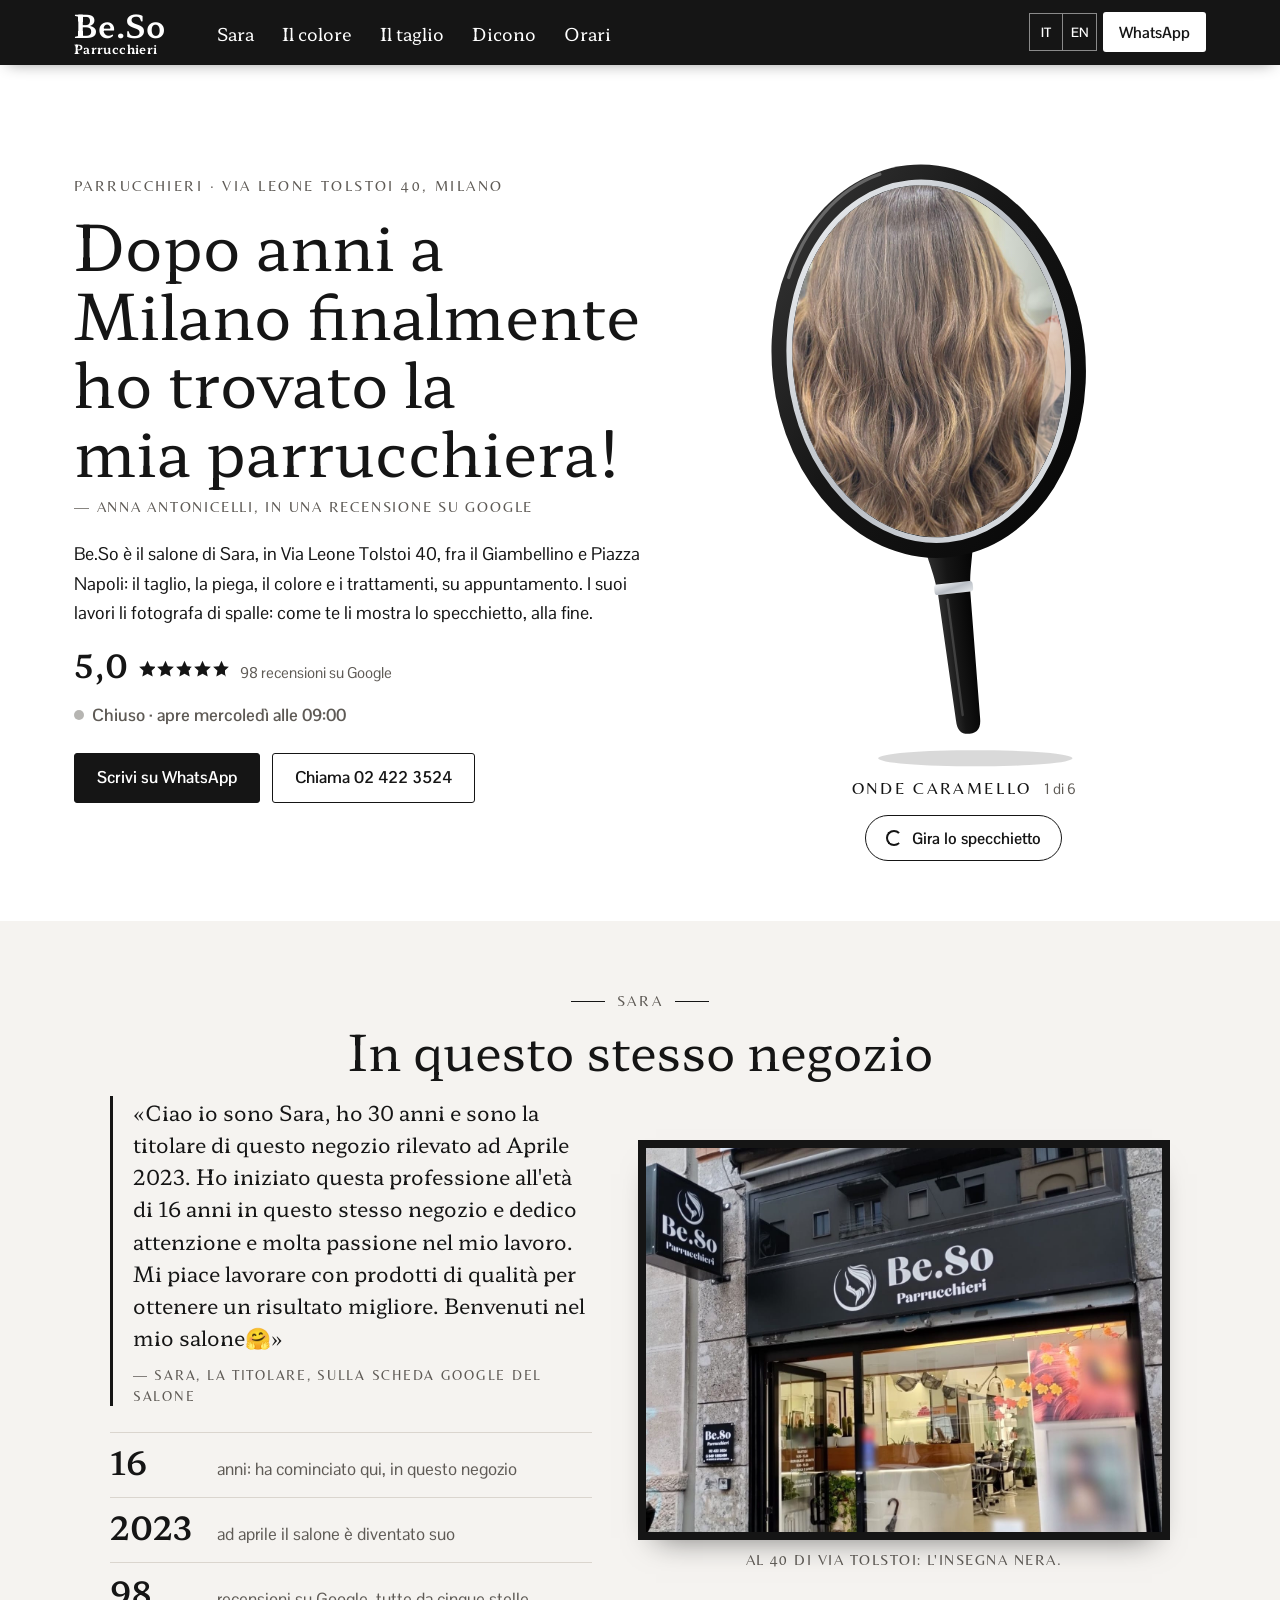
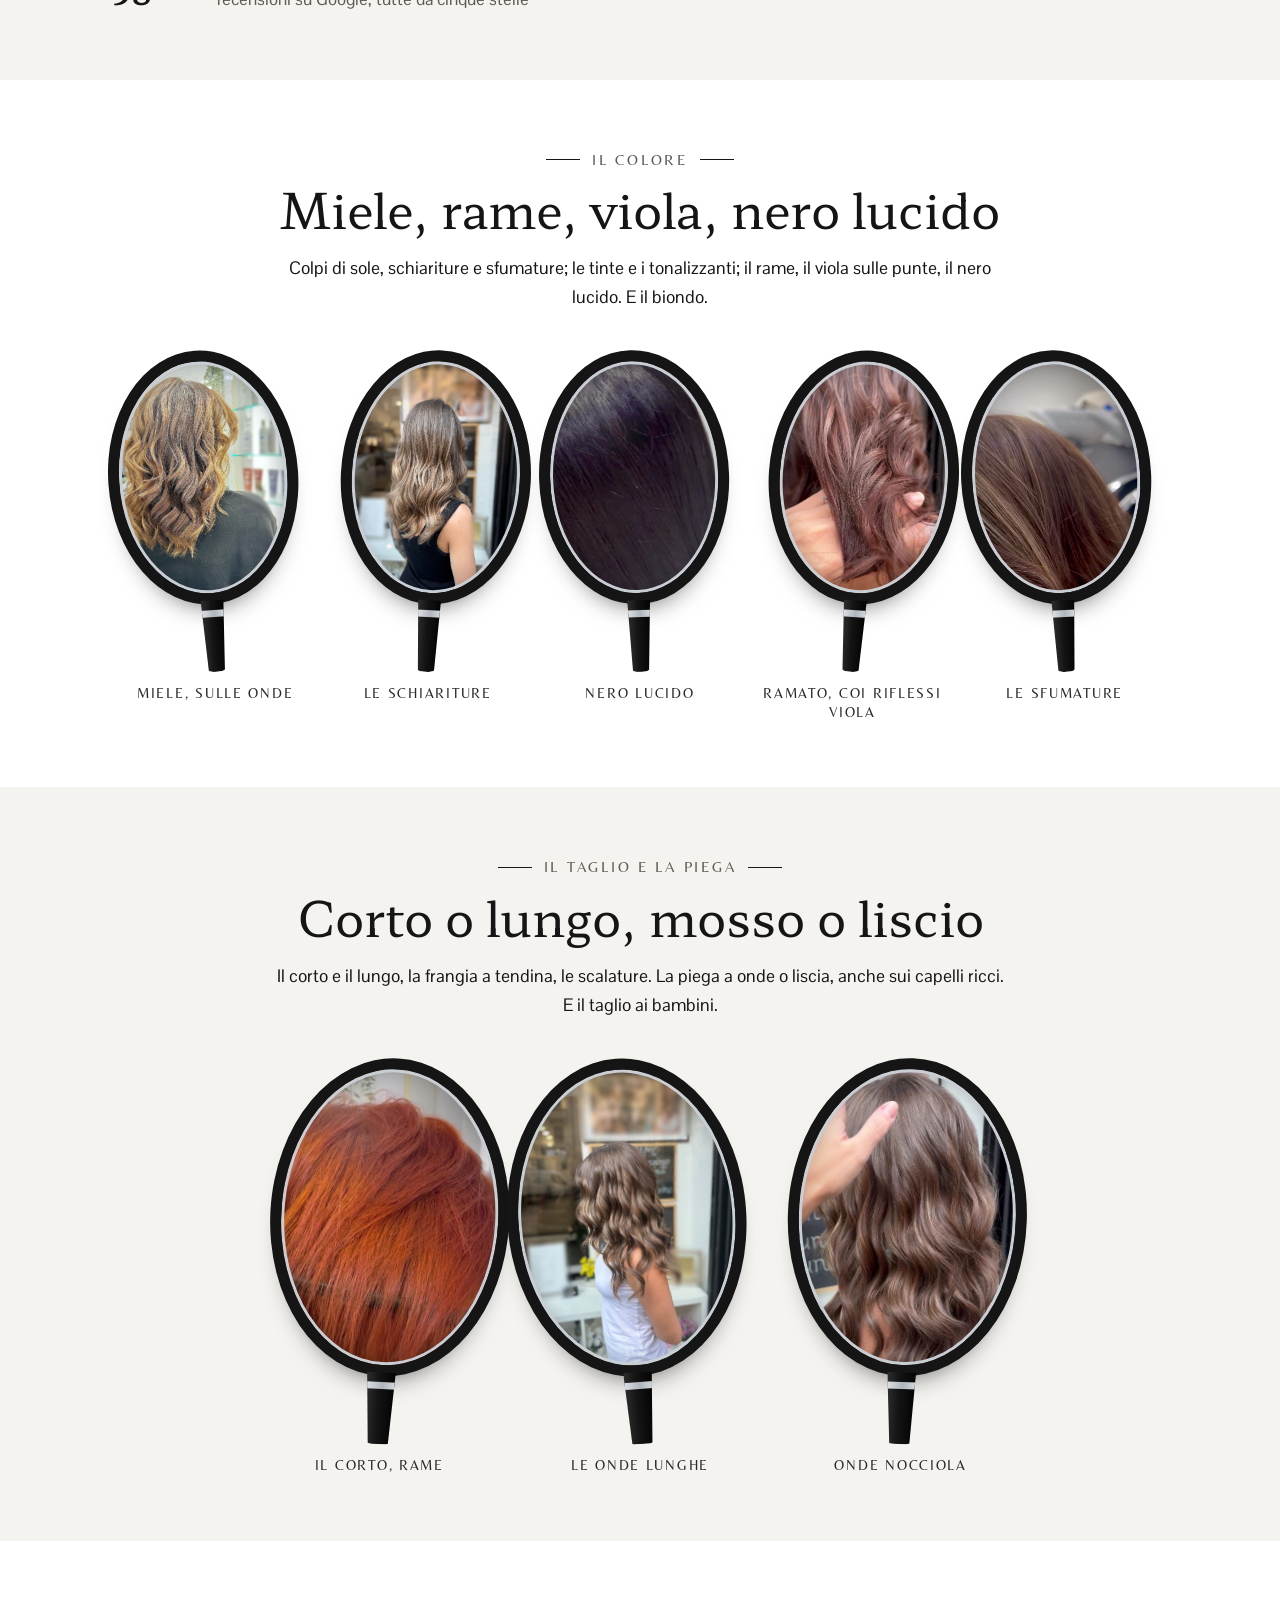
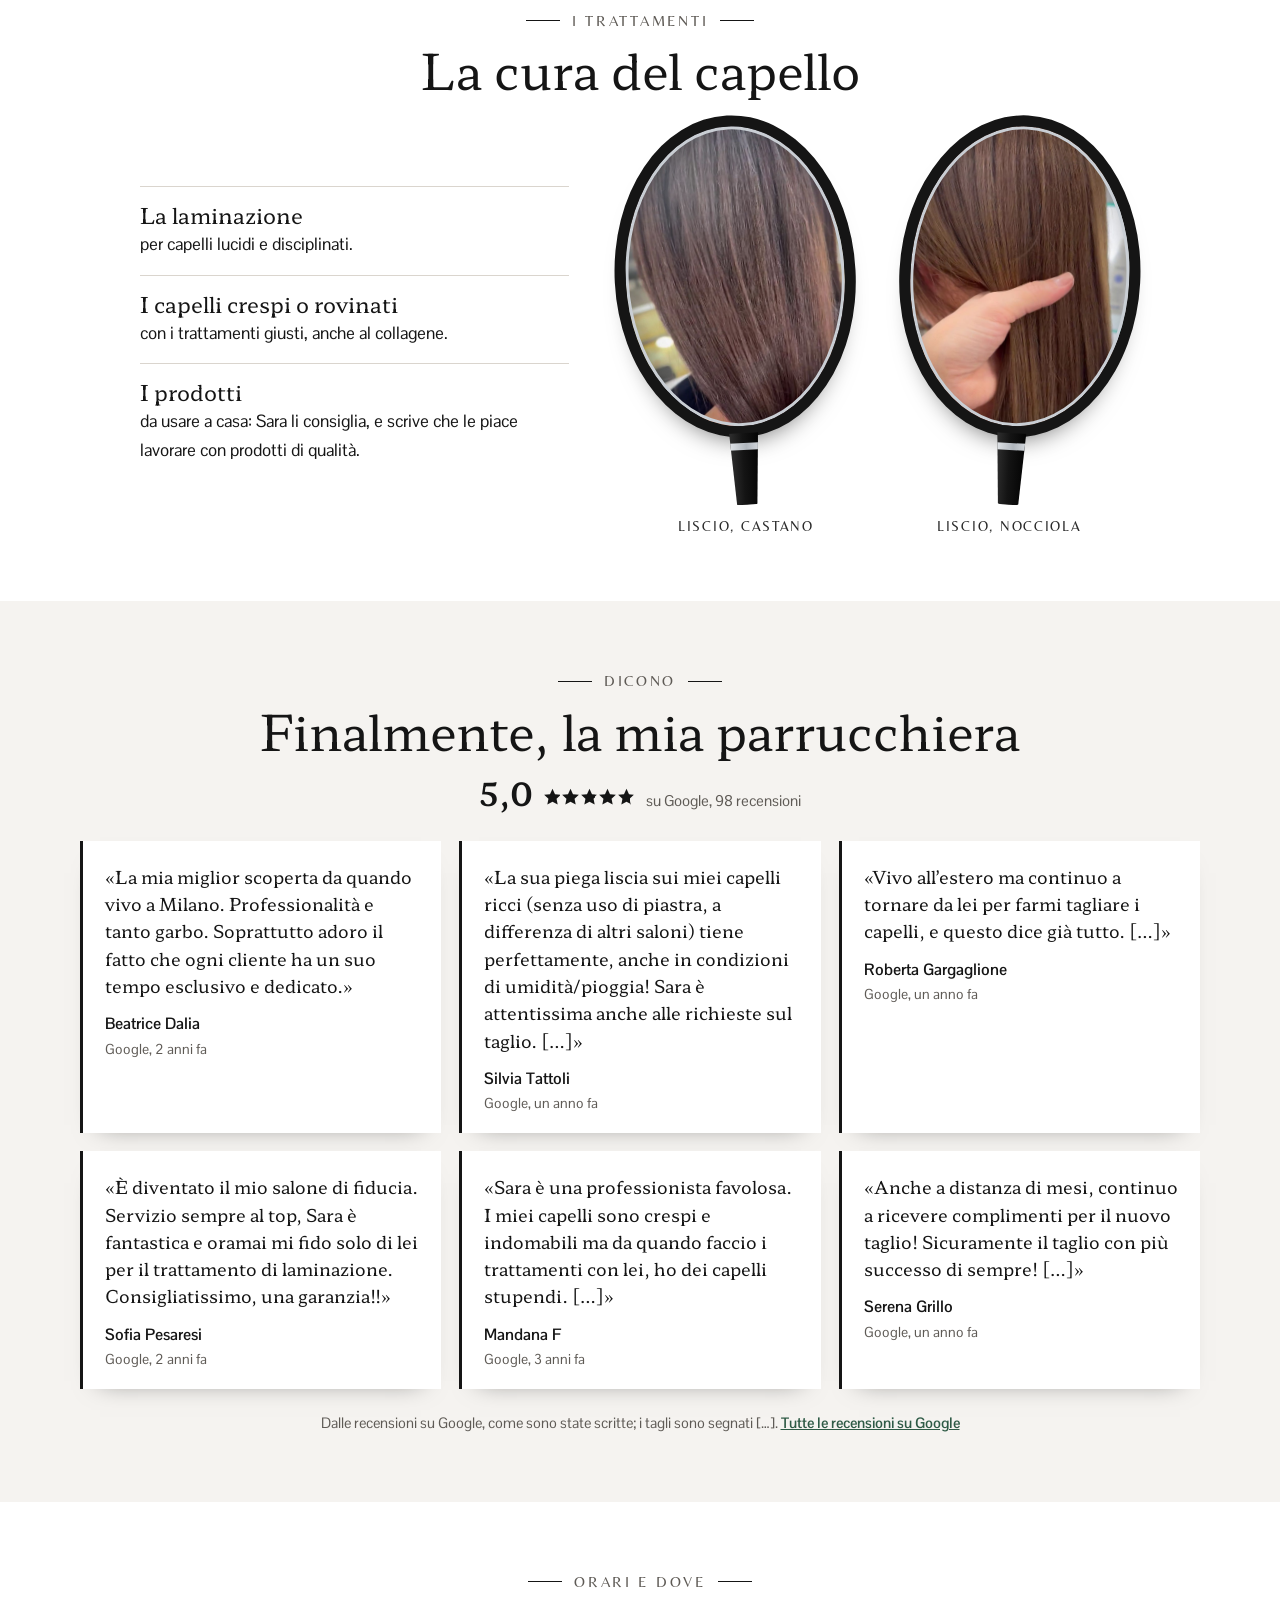
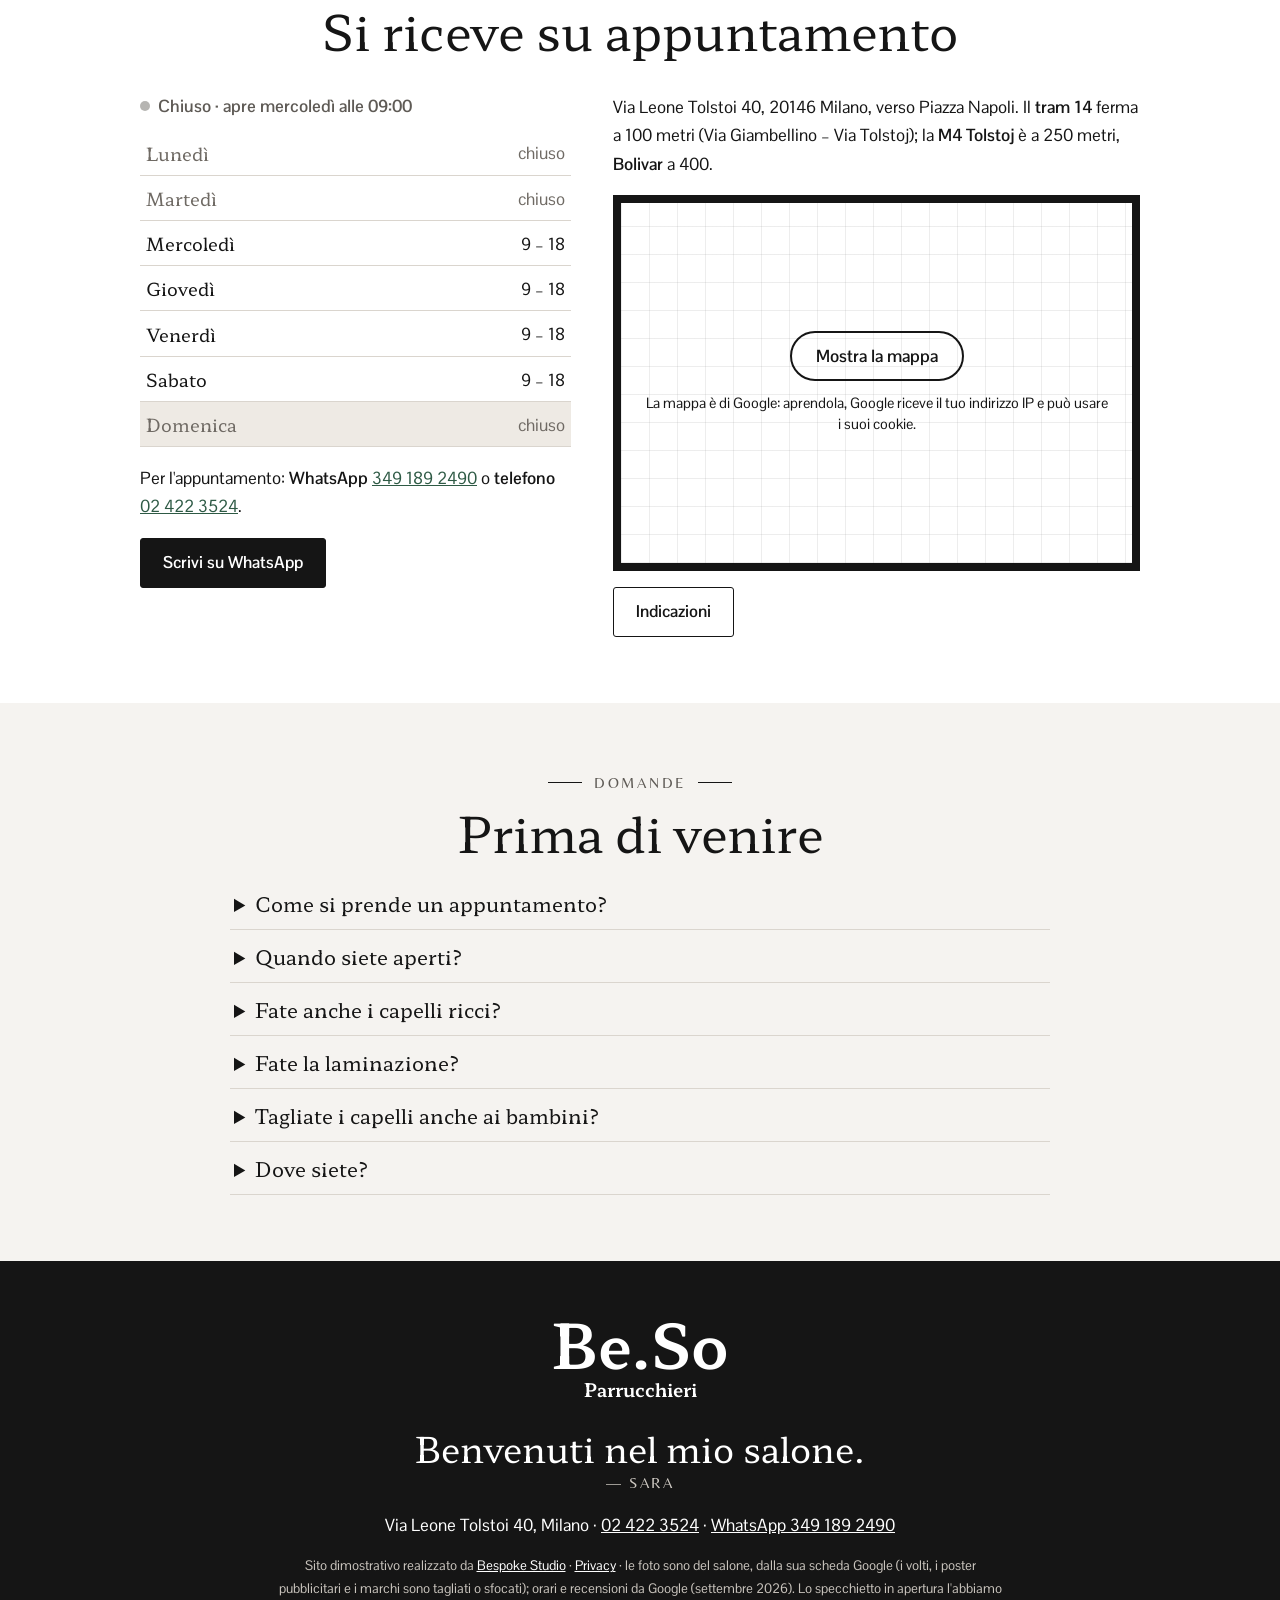
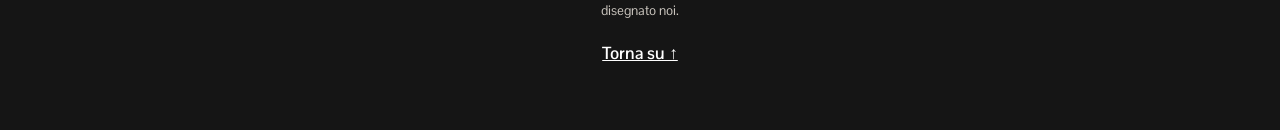
==== commit ef831dcb: "Privacy e pulizia: caratteri sul sito, mappa al clic, informativa, noindex - caratteri copiati nel s" ====
--- a/index.html
+++ b/index.html
@@ -3,6 +3,7 @@
 <head>
 <meta charset="utf-8">
 <meta name="viewport" content="width=device-width, initial-scale=1">
+<meta name="robots" content="noindex">
 <script>(function(){var r=document.documentElement;r.classList.remove('no-js');
 /* la firma: finché main.js non parte lo specchietto resta di schiena; se il codice non arriva, dopo 2,5 s va allo stato finale */
 try{if(!matchMedia('(prefers-reduced-motion: reduce)').matches){r.classList.add('firma-attesa');window.__attesaSpec=setTimeout(function(){r.classList.remove('firma-attesa')},2500)}}catch(e){}})()</script>
@@ -20,15 +21,50 @@
 <link rel="icon" href="img/favicon.svg" type="image/svg+xml">
 <link rel="icon" href="img/favicon-32.png" sizes="32x32" type="image/png">
 <link rel="apple-touch-icon" href="img/apple-touch-icon.png">
-<link rel="preconnect" href="https://fonts.googleapis.com">
-<link rel="preconnect" href="https://fonts.gstatic.com" crossorigin>
-<link href="https://fonts.googleapis.com/css2?family=Belleza&amp;family=Hahmlet:wght@400;600&amp;family=Pontano+Sans:wght@400;700&amp;display=swap" rel="stylesheet">
+<link rel="stylesheet" href="fonts/fonts.css?v=1">
 <link rel="stylesheet" href="css/styles.css?v=1">
 <script src="https://cdn.jsdelivr.net/npm/gsap@3.12.5/dist/gsap.min.js" defer></script>
 <script src="https://cdn.jsdelivr.net/npm/gsap@3.12.5/dist/ScrollTrigger.min.js" defer></script>
 <script src="js/main.js?v=1" defer></script>
 <script type="application/ld+json">
-{"@context":"https://schema.org","@type":"HairSalon","name":"Be.So Parrucchieri","description":"Il salone di Sara in Via Leone Tolstoi 40 a Milano, fra il Giambellino e Piazza Napoli: taglio, piega, colore, schiariture, laminazione e trattamenti per capelli, su appuntamento.","url":"https://rotenzark.github.io/be-so-parrucchieri-tolstoi/","image":"https://rotenzark.github.io/be-so-parrucchieri-tolstoi/img/og.jpg","telephone":"+39 02 4223524","address":{"@type":"PostalAddress","streetAddress":"Via Leone Tolstoi 40","postalCode":"20146","addressLocality":"Milano","addressRegion":"MI","addressCountry":"IT"},"geo":{"@type":"GeoCoordinates","latitude":45.4523,"longitude":9.15051},"openingHoursSpecification":[{"@type":"OpeningHoursSpecification","dayOfWeek":["Wednesday","Thursday","Friday","Saturday"],"opens":"09:00","closes":"18:00"}],"aggregateRating":{"@type":"AggregateRating","ratingValue":"5.0","reviewCount":"98","bestRating":"5"},"sameAs":["https://www.instagram.com/be.so_parrucchieri/"]}
+{
+  "@context": "https://schema.org",
+  "@type": "HairSalon",
+  "name": "Be.So Parrucchieri",
+  "description": "Il salone di Sara in Via Leone Tolstoi 40 a Milano, fra il Giambellino e Piazza Napoli: taglio, piega, colore, schiariture, laminazione e trattamenti per capelli, su appuntamento.",
+  "url": "https://rotenzark.github.io/be-so-parrucchieri-tolstoi/",
+  "image": "https://rotenzark.github.io/be-so-parrucchieri-tolstoi/img/og.jpg",
+  "telephone": "+39 02 4223524",
+  "address": {
+    "@type": "PostalAddress",
+    "streetAddress": "Via Leone Tolstoi 40",
+    "postalCode": "20146",
+    "addressLocality": "Milano",
+    "addressRegion": "MI",
+    "addressCountry": "IT"
+  },
+  "geo": {
+    "@type": "GeoCoordinates",
+    "latitude": 45.4523,
+    "longitude": 9.15051
+  },
+  "openingHoursSpecification": [
+    {
+      "@type": "OpeningHoursSpecification",
+      "dayOfWeek": [
+        "Wednesday",
+        "Thursday",
+        "Friday",
+        "Saturday"
+      ],
+      "opens": "09:00",
+      "closes": "18:00"
+    }
+  ],
+  "sameAs": [
+    "https://www.instagram.com/be.so_parrucchieri/"
+  ]
+}
 </script>
 <script type="application/ld+json">
 {"@context":"https://schema.org","@type":"FAQPage","mainEntity":[
@@ -216,12 +252,12 @@
     <h2 id="diconoT" class="capitolo__titolo" data-i18n="d.titolo">Finalmente, la mia parrucchiera</h2>
     <p class="voto voto--centro"><b class="voto__n">5,0</b> <span class="stelle" aria-hidden="true" style="--voto:1"></span> <span class="voto__su" data-i18n="d.voto">su Google, 98 recensioni</span></p>
     <ul class="recensioni">
-      <li class="recensione reveal"><p class="recensione__testo">«La mia miglior scoperta da quando vivo a Milano. Professionalità e tanto garbo. Soprattutto adoro il fatto che ogni cliente ha un suo tempo esclusivo e dedicato.»</p><p class="recensione__chi"><b>Beatrice Dalia</b> <span data-i18n="d.a2">Google, 2 anni fa</span></p></li>
-      <li class="recensione reveal"><p class="recensione__testo">«La sua piega liscia sui miei capelli ricci (senza uso di piastra, a differenza di altri saloni) tiene perfettamente, anche in condizioni di umidità/pioggia! Sara è attentissima anche alle richieste sul taglio. […]»</p><p class="recensione__chi"><b>Silvia Tattoli</b> <span data-i18n="d.a1">Google, un anno fa</span></p></li>
-      <li class="recensione reveal"><p class="recensione__testo">«Vivo all’estero ma continuo a tornare da lei per farmi tagliare i capelli, e questo dice già tutto. […]»</p><p class="recensione__chi"><b>Roberta Gargaglione</b> <span data-i18n="d.a1">Google, un anno fa</span></p></li>
-      <li class="recensione reveal"><p class="recensione__testo">«È diventato il mio salone di fiducia. Servizio sempre al top, Sara è fantastica e oramai mi fido solo di lei per il trattamento di laminazione. Consigliatissimo, una garanzia!!»</p><p class="recensione__chi"><b>Sofia Pesaresi</b> <span data-i18n="d.a2">Google, 2 anni fa</span></p></li>
-      <li class="recensione reveal"><p class="recensione__testo">«Sara è una professionista favolosa. I miei capelli sono crespi e indomabili ma da quando faccio i trattamenti con lei, ho dei capelli stupendi. […]»</p><p class="recensione__chi"><b>Mandana F</b> <span data-i18n="d.a3">Google, 3 anni fa</span></p></li>
-      <li class="recensione reveal"><p class="recensione__testo">«Anche a distanza di mesi, continuo a ricevere complimenti per il nuovo taglio! Sicuramente il taglio con più successo di sempre! […]»</p><p class="recensione__chi"><b>Serena Grillo</b> <span data-i18n="d.a1">Google, un anno fa</span></p></li>
+      <li class="recensione reveal"><p lang="it" class="recensione__testo">«La mia miglior scoperta da quando vivo a Milano. Professionalità e tanto garbo. Soprattutto adoro il fatto che ogni cliente ha un suo tempo esclusivo e dedicato.»</p><p class="recensione__chi"><b>Beatrice Dalia</b> <span data-i18n="d.a2">Google, 2 anni fa</span></p></li>
+      <li class="recensione reveal"><p lang="it" class="recensione__testo">«La sua piega liscia sui miei capelli ricci (senza uso di piastra, a differenza di altri saloni) tiene perfettamente, anche in condizioni di umidità/pioggia! Sara è attentissima anche alle richieste sul taglio. […]»</p><p class="recensione__chi"><b>Silvia Tattoli</b> <span data-i18n="d.a1">Google, un anno fa</span></p></li>
+      <li class="recensione reveal"><p lang="it" class="recensione__testo">«Vivo all’estero ma continuo a tornare da lei per farmi tagliare i capelli, e questo dice già tutto. […]»</p><p class="recensione__chi"><b>Roberta Gargaglione</b> <span data-i18n="d.a1">Google, un anno fa</span></p></li>
+      <li class="recensione reveal"><p lang="it" class="recensione__testo">«È diventato il mio salone di fiducia. Servizio sempre al top, Sara è fantastica e oramai mi fido solo di lei per il trattamento di laminazione. Consigliatissimo, una garanzia!!»</p><p class="recensione__chi"><b>Sofia Pesaresi</b> <span data-i18n="d.a2">Google, 2 anni fa</span></p></li>
+      <li class="recensione reveal"><p lang="it" class="recensione__testo">«Sara è una professionista favolosa. I miei capelli sono crespi e indomabili ma da quando faccio i trattamenti con lei, ho dei capelli stupendi. […]»</p><p class="recensione__chi"><b>Mandana F</b> <span data-i18n="d.a3">Google, 3 anni fa</span></p></li>
+      <li class="recensione reveal"><p lang="it" class="recensione__testo">«Anche a distanza di mesi, continuo a ricevere complimenti per il nuovo taglio! Sicuramente il taglio con più successo di sempre! […]»</p><p class="recensione__chi"><b>Serena Grillo</b> <span data-i18n="d.a1">Google, un anno fa</span></p></li>
     </ul>
     <p class="dicono__nota"><span data-i18n="d.nota">Dalle recensioni su Google, come sono state scritte; i tagli sono segnati […].</span> <a href="https://www.google.com/maps/search/?api=1&amp;query=Be.So+Parrucchieri%2C+Via+Leone+Tolstoi+40%2C+Milano" target="_blank" rel="noopener" data-i18n="d.tutte">Tutte le recensioni su Google</a></p>
   </section>
@@ -251,7 +287,7 @@
       <div>
         <p data-i18n="o.dove">Via Leone Tolstoi 40, 20146 Milano, verso Piazza Napoli. Il <b>tram 14</b> ferma a 100 metri (Via Giambellino – Via Tolstoj); la <b>M4 Tolstoj</b> è a 250 metri, <b>Bolivar</b> a 400.</p>
         <div class="mappa reveal">
-          <iframe title="Mappa: Be.So Parrucchieri, Via Leone Tolstoi 40, Milano" data-i18n-title="o.mappa" src="https://maps.google.com/maps?q=Be.So%20Parrucchieri%2C%20Via%20Leone%20Tolstoi%2040%2C%20Milano&amp;z=16&amp;output=embed" width="600" height="360" loading="lazy" referrerpolicy="no-referrer-when-downgrade"></iframe>
+          <div class="mappa-clic" data-mappa-clic style="--mappa-h: 360px"><template><iframe title="Mappa: Be.So Parrucchieri, Via Leone Tolstoi 40, Milano" data-i18n-title="o.mappa" src="https://maps.google.com/maps?q=Be.So%20Parrucchieri%2C%20Via%20Leone%20Tolstoi%2040%2C%20Milano&amp;z=16&amp;output=embed" width="600" height="360" loading="lazy" referrerpolicy="no-referrer-when-downgrade"></iframe></template><div class="mappa-clic__velo"><a class="mappa-clic__btn" href="https://www.google.com/maps/search/?api=1&amp;query=Be.So+Parrucchieri%2C+Via+Leone+Tolstoi+40%2C+Milano" target="_blank" rel="noopener">Mostra la mappa</a><p class="mappa-clic__nota">La mappa è di Google: aprendola, Google riceve il tuo indirizzo IP e può usare i suoi cookie.</p></div></div>
         </div>
         <p class="orari__azioni"><a class="bottone" href="https://www.google.com/maps/dir/?api=1&amp;destination=Be.So+Parrucchieri%2C+Via+Leone+Tolstoi+40%2C+Milano" target="_blank" rel="noopener" data-i18n="o.indicazioni">Indicazioni</a></p>
       </div>
@@ -281,7 +317,7 @@
     <p class="piede__frase" data-i18n="z.frase">Benvenuti nel mio salone.</p>
     <p class="piede__chi">Sara</p>
     <p class="piede__dove"><span data-i18n="z.dove">Via Leone Tolstoi 40, Milano</span> · <a href="tel:+39024223524" class="intero">02 422 3524</a> · <a id="waPiede" href="https://wa.me/393491892490" target="_blank" rel="noopener" class="intero">WhatsApp 349 189 2490</a></p>
-    <p class="piede__cred" data-i18n="z.cred">Sito dimostrativo realizzato da <a href="https://bespokestud.io" rel="noopener">Bespoke Studio</a> · le foto sono del salone, dalla sua scheda Google (i volti, i poster pubblicitari e i marchi sono tagliati o sfocati); orari e recensioni da Google (settembre 2026). Lo specchietto in apertura l'abbiamo disegnato noi.</p>
+    <p class="piede__cred" data-i18n="z.cred">Sito dimostrativo realizzato da <a href="https://bespokestud.io" rel="noopener">Bespoke Studio</a> · <a href="privacy.html">Privacy</a> · le foto sono del salone, dalla sua scheda Google (i volti, i poster pubblicitari e i marchi sono tagliati o sfocati); orari e recensioni da Google (settembre 2026). Lo specchietto in apertura l'abbiamo disegnato noi.</p>
     <p><a class="piede__su" href="#inizio" data-i18n="z.su">Torna su ↑</a></p>
   </div>
 </footer>
@@ -296,5 +332,6 @@
   <img id="lightboxImg" src="" alt="">
 </div>
 
+<script src="js/mappa-clic.js?v=1" defer></script>
 </body>
 </html>
--- a/fonts/fonts.css
+++ b/fonts/fonts.css
@@ -0,0 +1,1533 @@
+/* Caratteri ospitati sul sito: nessuna richiesta a Google Fonts o Fontshare (giro privacy 1/10/2026). Licenze in LICENSE.txt. */
+/* latin-ext */
+@font-face {
+  font-family: 'Belleza';
+  font-style: normal;
+  font-weight: 400;
+  font-display: swap;
+  src: url(belleza-v18-0nkoC9_pNeMfhX4Bhc_4ajzr.woff2) format('woff2');
+  unicode-range: U+0100-02BA, U+02BD-02C5, U+02C7-02CC, U+02CE-02D7, U+02DD-02FF, U+0304, U+0308, U+0329, U+1D00-1DBF, U+1E00-1E9F, U+1EF2-1EFF, U+2020, U+20A0-20AB, U+20AD-20C0, U+2113, U+2C60-2C7F, U+A720-A7FF;
+}
+/* latin */
+@font-face {
+  font-family: 'Belleza';
+  font-style: normal;
+  font-weight: 400;
+  font-display: swap;
+  src: url(belleza-v18-0nkoC9_pNeMfhX4BhcH4ag.woff2) format('woff2');
+  unicode-range: U+0000-00FF, U+0131, U+0152-0153, U+02BB-02BC, U+02C6, U+02DA, U+02DC, U+0304, U+0308, U+0329, U+2000-206F, U+20AC, U+2122, U+2191, U+2193, U+2212, U+2215, U+FEFF, U+FFFD;
+}
+@font-face {
+  font-family: 'Hahmlet';
+  font-style: normal;
+  font-weight: 400;
+  font-display: swap;
+  src: url(hahmlet-v21-BngIUXpCQ3nKpIo0V_24mv3Erc_zhHnsJJyNIqbDBDB2fQ.2.woff2) format('woff2');
+  unicode-range: U+d723-d728, U+d72a-d733, U+d735-d748, U+d74a-d74f, U+d752-d753, U+d755-d757, U+d75a-d75f, U+d762-d764, U+d766-d768, U+d76a-d76b, U+d76d-d76f, U+d771-d787, U+d789-d78b, U+d78d-d78f, U+d791-d797, U+d79a, U+d79c, U+d79e-d7a3, U+f900-f909, U+f90b-f92e;
+}
+@font-face {
+  font-family: 'Hahmlet';
+  font-style: normal;
+  font-weight: 400;
+  font-display: swap;
+  src: url(hahmlet-v21-BngIUXpCQ3nKpIo0V_24mv3Erc_zhHnsJJyNIqbDBDB2fQ.3.woff2) format('woff2');
+  unicode-range: U+d679-d68b, U+d68e-d69e, U+d6a0, U+d6a2-d6a7, U+d6a9-d6c3, U+d6c6-d6c7, U+d6c9-d6cb, U+d6cd-d6d3, U+d6d5-d6d6, U+d6d8-d6e3, U+d6e5-d6e7, U+d6e9-d6fb, U+d6fd-d717, U+d719-d71f, U+d721-d722;
+}
+@font-face {
+  font-family: 'Hahmlet';
+  font-style: normal;
+  font-weight: 400;
+  font-display: swap;
+  src: url(hahmlet-v21-BngIUXpCQ3nKpIo0V_24mv3Erc_zhHnsJJyNIqbDBDB2fQ.4.woff2) format('woff2');
+  unicode-range: U+d5bc-d5c7, U+d5ca-d5cb, U+d5cd-d5cf, U+d5d1-d5d7, U+d5d9-d5da, U+d5dc, U+d5de-d5e3, U+d5e6-d5e7, U+d5e9-d5eb, U+d5ed-d5f6, U+d5f8, U+d5fa-d5ff, U+d602-d603, U+d605-d607, U+d609-d60f, U+d612-d613, U+d616-d61b, U+d61d-d637, U+d63a-d63b, U+d63d-d63f, U+d641-d647, U+d64a-d64c, U+d64e-d653, U+d656-d657, U+d659-d65b, U+d65d-d666, U+d668, U+d66a-d678;
+}
+@font-face {
+  font-family: 'Hahmlet';
+  font-style: normal;
+  font-weight: 400;
+  font-display: swap;
+  src: url(hahmlet-v21-BngIUXpCQ3nKpIo0V_24mv3Erc_zhHnsJJyNIqbDBDB2fQ.5.woff2) format('woff2');
+  unicode-range: U+d507, U+d509-d50b, U+d50d-d513, U+d515-d53b, U+d53e-d53f, U+d541-d543, U+d545-d54c, U+d54e, U+d550, U+d552-d557, U+d55a-d55b, U+d55d-d55f, U+d561-d564, U+d566-d567, U+d56a, U+d56c, U+d56e-d573, U+d576-d577, U+d579-d583, U+d585-d586, U+d58a-d5a4, U+d5a6-d5bb;
+}
+@font-face {
+  font-family: 'Hahmlet';
+  font-style: normal;
+  font-weight: 400;
+  font-display: swap;
+  src: url(hahmlet-v21-BngIUXpCQ3nKpIo0V_24mv3Erc_zhHnsJJyNIqbDBDB2fQ.6.woff2) format('woff2');
+  unicode-range: U+d464-d477, U+d47a-d47b, U+d47d-d47f, U+d481-d487, U+d489-d48a, U+d48c, U+d48e-d4e7, U+d4e9-d503, U+d505-d506;
+}
+@font-face {
+  font-family: 'Hahmlet';
+  font-style: normal;
+  font-weight: 400;
+  font-display: swap;
+  src: url(hahmlet-v21-BngIUXpCQ3nKpIo0V_24mv3Erc_zhHnsJJyNIqbDBDB2fQ.7.woff2) format('woff2');
+  unicode-range: U+d3bf-d3c7, U+d3ca-d3cf, U+d3d1-d3eb, U+d3ee-d3ef, U+d3f1-d3f3, U+d3f5-d3fb, U+d3fd-d400, U+d402-d45b, U+d45d-d463;
+}
+@font-face {
+  font-family: 'Hahmlet';
+  font-style: normal;
+  font-weight: 400;
+  font-display: swap;
+  src: url(hahmlet-v21-BngIUXpCQ3nKpIo0V_24mv3Erc_zhHnsJJyNIqbDBDB2fQ.8.woff2) format('woff2');
+  unicode-range: U+d2ff, U+d302-d304, U+d306-d30b, U+d30f, U+d311-d313, U+d315-d31b, U+d31e, U+d322-d324, U+d326-d327, U+d32a-d32b, U+d32d-d32f, U+d331-d337, U+d339-d33c, U+d33e-d37b, U+d37e-d37f, U+d381-d383, U+d385-d38b, U+d38e-d390, U+d392-d397, U+d39a-d39b, U+d39d-d39f, U+d3a1-d3a7, U+d3a9-d3aa, U+d3ac, U+d3ae-d3b3, U+d3b5-d3b7, U+d3b9-d3bb, U+d3bd-d3be;
+}
+@font-face {
+  font-family: 'Hahmlet';
+  font-style: normal;
+  font-weight: 400;
+  font-display: swap;
+  src: url(hahmlet-v21-BngIUXpCQ3nKpIo0V_24mv3Erc_zhHnsJJyNIqbDBDB2fQ.9.woff2) format('woff2');
+  unicode-range: U+d257-d27f, U+d281-d29b, U+d29d-d29f, U+d2a1-d2ab, U+d2ad-d2b7, U+d2ba-d2bb, U+d2bd-d2bf, U+d2c1-d2c7, U+d2c9-d2ef, U+d2f2-d2f3, U+d2f5-d2f7, U+d2f9-d2fe;
+}
+@font-face {
+  font-family: 'Hahmlet';
+  font-style: normal;
+  font-weight: 400;
+  font-display: swap;
+  src: url(hahmlet-v21-BngIUXpCQ3nKpIo0V_24mv3Erc_zhHnsJJyNIqbDBDB2fQ.10.woff2) format('woff2');
+  unicode-range: U+d1b4, U+d1b6-d1f3, U+d1f5-d22b, U+d22e-d22f, U+d231-d233, U+d235-d23b, U+d23d-d240, U+d242-d256;
+}
+@font-face {
+  font-family: 'Hahmlet';
+  font-style: normal;
+  font-weight: 400;
+  font-display: swap;
+  src: url(hahmlet-v21-BngIUXpCQ3nKpIo0V_24mv3Erc_zhHnsJJyNIqbDBDB2fQ.11.woff2) format('woff2');
+  unicode-range: U+d105-d12f, U+d132-d133, U+d135-d137, U+d139-d13f, U+d141-d142, U+d144, U+d146-d14b, U+d14e-d14f, U+d151-d153, U+d155-d15b, U+d15e-d187, U+d189-d19f, U+d1a2-d1a3, U+d1a5-d1a7, U+d1a9-d1af, U+d1b2-d1b3;
+}
+@font-face {
+  font-family: 'Hahmlet';
+  font-style: normal;
+  font-weight: 400;
+  font-display: swap;
+  src: url(hahmlet-v21-BngIUXpCQ3nKpIo0V_24mv3Erc_zhHnsJJyNIqbDBDB2fQ.12.woff2) format('woff2');
+  unicode-range: U+d04b-d04f, U+d051-d057, U+d059-d06b, U+d06d-d06f, U+d071-d073, U+d075-d07b, U+d07e-d0a3, U+d0a6-d0a7, U+d0a9-d0ab, U+d0ad-d0b3, U+d0b6, U+d0b8, U+d0ba-d0bf, U+d0c2-d0c3, U+d0c5-d0c7, U+d0c9-d0cf, U+d0d2, U+d0d6-d0db, U+d0de-d0df, U+d0e1-d0e3, U+d0e5-d0eb, U+d0ee-d0f0, U+d0f2-d104;
+}
+@font-face {
+  font-family: 'Hahmlet';
+  font-style: normal;
+  font-weight: 400;
+  font-display: swap;
+  src: url(hahmlet-v21-BngIUXpCQ3nKpIo0V_24mv3Erc_zhHnsJJyNIqbDBDB2fQ.13.woff2) format('woff2');
+  unicode-range: U+cfa2-cfc3, U+cfc5-cfdf, U+cfe2-cfe3, U+cfe5-cfe7, U+cfe9-cff4, U+cff6-cffb, U+cffd-cfff, U+d001-d003, U+d005-d017, U+d019-d033, U+d036-d037, U+d039-d03b, U+d03d-d04a;
+}
+@font-face {
+  font-family: 'Hahmlet';
+  font-style: normal;
+  font-weight: 400;
+  font-display: swap;
+  src: url(hahmlet-v21-BngIUXpCQ3nKpIo0V_24mv3Erc_zhHnsJJyNIqbDBDB2fQ.14.woff2) format('woff2');
+  unicode-range: U+cef0-cef3, U+cef6, U+cef9-ceff, U+cf01-cf03, U+cf05-cf07, U+cf09-cf0f, U+cf11-cf12, U+cf14-cf1b, U+cf1d-cf1f, U+cf21-cf2f, U+cf31-cf53, U+cf56-cf57, U+cf59-cf5b, U+cf5d-cf63, U+cf66, U+cf68, U+cf6a-cf6f, U+cf71-cf84, U+cf86-cf8b, U+cf8d-cfa1;
+}
+@font-face {
+  font-family: 'Hahmlet';
+  font-style: normal;
+  font-weight: 400;
+  font-display: swap;
+  src: url(hahmlet-v21-BngIUXpCQ3nKpIo0V_24mv3Erc_zhHnsJJyNIqbDBDB2fQ.15.woff2) format('woff2');
+  unicode-range: U+ce3c-ce57, U+ce5a-ce5b, U+ce5d-ce5f, U+ce61-ce67, U+ce6a, U+ce6c, U+ce6e-ce73, U+ce76-ce77, U+ce79-ce7b, U+ce7d-ce83, U+ce85-ce88, U+ce8a-ce8f, U+ce91-ce93, U+ce95-ce97, U+ce99-ce9f, U+cea2, U+cea4-ceab, U+cead-cee3, U+cee6-cee7, U+cee9-ceeb, U+ceed-ceef;
+}
+@font-face {
+  font-family: 'Hahmlet';
+  font-style: normal;
+  font-weight: 400;
+  font-display: swap;
+  src: url(hahmlet-v21-BngIUXpCQ3nKpIo0V_24mv3Erc_zhHnsJJyNIqbDBDB2fQ.16.woff2) format('woff2');
+  unicode-range: U+cd92-cd93, U+cd96-cd97, U+cd99-cd9b, U+cd9d-cda3, U+cda6-cda8, U+cdaa-cdaf, U+cdb1-cdc3, U+cdc5-cdcb, U+cdcd-cde7, U+cde9-ce03, U+ce05-ce1f, U+ce22-ce34, U+ce36-ce3b;
+}
+@font-face {
+  font-family: 'Hahmlet';
+  font-style: normal;
+  font-weight: 400;
+  font-display: swap;
+  src: url(hahmlet-v21-BngIUXpCQ3nKpIo0V_24mv3Erc_zhHnsJJyNIqbDBDB2fQ.17.woff2) format('woff2');
+  unicode-range: U+ccef-cd07, U+cd0a-cd0b, U+cd0d-cd1a, U+cd1c, U+cd1e-cd2b, U+cd2d-cd5b, U+cd5d-cd77, U+cd79-cd91;
+}
+@font-face {
+  font-family: 'Hahmlet';
+  font-style: normal;
+  font-weight: 400;
+  font-display: swap;
+  src: url(hahmlet-v21-BngIUXpCQ3nKpIo0V_24mv3Erc_zhHnsJJyNIqbDBDB2fQ.18.woff2) format('woff2');
+  unicode-range: U+cc3f-cc43, U+cc46-cc47, U+cc49-cc4b, U+cc4d-cc53, U+cc55-cc58, U+cc5a-cc5f, U+cc61-cc97, U+cc9a-cc9b, U+cc9d-cc9f, U+cca1-cca7, U+ccaa, U+ccac, U+ccae-ccb3, U+ccb6-ccb7, U+ccb9-ccbb, U+ccbd-cccf, U+ccd1-cce3, U+cce5-ccee;
+}
+@font-face {
+  font-family: 'Hahmlet';
+  font-style: normal;
+  font-weight: 400;
+  font-display: swap;
+  src: url(hahmlet-v21-BngIUXpCQ3nKpIo0V_24mv3Erc_zhHnsJJyNIqbDBDB2fQ.19.woff2) format('woff2');
+  unicode-range: U+cb91-cbd3, U+cbd5-cbe3, U+cbe5-cc0b, U+cc0e-cc0f, U+cc11-cc13, U+cc15-cc1b, U+cc1d-cc20, U+cc23-cc27, U+cc2a-cc2b, U+cc2d, U+cc2f, U+cc31-cc37, U+cc3a, U+cc3c;
+}
+@font-face {
+  font-family: 'Hahmlet';
+  font-style: normal;
+  font-weight: 400;
+  font-display: swap;
+  src: url(hahmlet-v21-BngIUXpCQ3nKpIo0V_24mv3Erc_zhHnsJJyNIqbDBDB2fQ.20.woff2) format('woff2');
+  unicode-range: U+caf4-cb47, U+cb4a-cb90;
+}
+@font-face {
+  font-family: 'Hahmlet';
+  font-style: normal;
+  font-weight: 400;
+  font-display: swap;
+  src: url(hahmlet-v21-BngIUXpCQ3nKpIo0V_24mv3Erc_zhHnsJJyNIqbDBDB2fQ.21.woff2) format('woff2');
+  unicode-range: U+ca4a-ca4b, U+ca4e-ca4f, U+ca51-ca53, U+ca55-ca5b, U+ca5d-ca60, U+ca62-ca83, U+ca85-cabb, U+cabe-cabf, U+cac1-cac3, U+cac5-cacb, U+cacd-cad0, U+cad2, U+cad4-cad8, U+cada-caf3;
+}
+@font-face {
+  font-family: 'Hahmlet';
+  font-style: normal;
+  font-weight: 400;
+  font-display: swap;
+  src: url(hahmlet-v21-BngIUXpCQ3nKpIo0V_24mv3Erc_zhHnsJJyNIqbDBDB2fQ.22.woff2) format('woff2');
+  unicode-range: U+c996-c997, U+c99a-c99c, U+c99e-c9bf, U+c9c2-c9c3, U+c9c5-c9c7, U+c9c9-c9cf, U+c9d2, U+c9d4, U+c9d7-c9d8, U+c9db, U+c9de-c9df, U+c9e1-c9e3, U+c9e5-c9e6, U+c9e8-c9eb, U+c9ee-c9f0, U+c9f2-c9f7, U+c9f9-ca0b, U+ca0d-ca28, U+ca2a-ca49;
+}
+@font-face {
+  font-family: 'Hahmlet';
+  font-style: normal;
+  font-weight: 400;
+  font-display: swap;
+  src: url(hahmlet-v21-BngIUXpCQ3nKpIo0V_24mv3Erc_zhHnsJJyNIqbDBDB2fQ.23.woff2) format('woff2');
+  unicode-range: U+c8e9-c8f4, U+c8f6-c8fb, U+c8fe-c8ff, U+c901-c903, U+c905-c90b, U+c90e-c910, U+c912-c917, U+c919-c92b, U+c92d-c94f, U+c951-c953, U+c955-c96b, U+c96d-c973, U+c975-c987, U+c98a-c98b, U+c98d-c98f, U+c991-c995;
+}
+@font-face {
+  font-family: 'Hahmlet';
+  font-style: normal;
+  font-weight: 400;
+  font-display: swap;
+  src: url(hahmlet-v21-BngIUXpCQ3nKpIo0V_24mv3Erc_zhHnsJJyNIqbDBDB2fQ.24.woff2) format('woff2');
+  unicode-range: U+c841-c84b, U+c84d-c86f, U+c872-c873, U+c875-c877, U+c879-c87f, U+c882-c884, U+c887-c88a, U+c88d-c8c3, U+c8c5-c8df, U+c8e1-c8e8;
+}
+@font-face {
+  font-family: 'Hahmlet';
+  font-style: normal;
+  font-weight: 400;
+  font-display: swap;
+  src: url(hahmlet-v21-BngIUXpCQ3nKpIo0V_24mv3Erc_zhHnsJJyNIqbDBDB2fQ.25.woff2) format('woff2');
+  unicode-range: U+c779-c77b, U+c77e-c782, U+c786, U+c78b, U+c78d, U+c78f, U+c792-c793, U+c795, U+c797, U+c799-c79f, U+c7a2, U+c7a7-c7ab, U+c7ae-c7bb, U+c7bd-c7c0, U+c7c2-c7c7, U+c7c9-c7dc, U+c7de-c7ff, U+c802-c803, U+c805-c807, U+c809, U+c80b-c80f, U+c812, U+c814, U+c817-c81b, U+c81e-c81f, U+c821-c823, U+c825-c82e, U+c830-c837, U+c839-c83b, U+c83d-c840;
+}
+@font-face {
+  font-family: 'Hahmlet';
+  font-style: normal;
+  font-weight: 400;
+  font-display: swap;
+  src: url(hahmlet-v21-BngIUXpCQ3nKpIo0V_24mv3Erc_zhHnsJJyNIqbDBDB2fQ.26.woff2) format('woff2');
+  unicode-range: U+c6bb-c6bf, U+c6c2, U+c6c4, U+c6c6-c6cb, U+c6ce-c6cf, U+c6d1-c6d3, U+c6d5-c6db, U+c6dd-c6df, U+c6e1-c6e7, U+c6e9-c6eb, U+c6ed-c6ef, U+c6f1-c6f8, U+c6fa-c703, U+c705-c707, U+c709-c70b, U+c70d-c716, U+c718, U+c71a-c71f, U+c722-c723, U+c725-c727, U+c729-c734, U+c736-c73b, U+c73e-c73f, U+c741-c743, U+c745-c74b, U+c74e-c750, U+c752-c757, U+c759-c773, U+c776-c777;
+}
+@font-face {
+  font-family: 'Hahmlet';
+  font-style: normal;
+  font-weight: 400;
+  font-display: swap;
+  src: url(hahmlet-v21-BngIUXpCQ3nKpIo0V_24mv3Erc_zhHnsJJyNIqbDBDB2fQ.27.woff2) format('woff2');
+  unicode-range: U+c5f5-c5fb, U+c5fe, U+c602-c605, U+c607, U+c609-c60f, U+c611-c61a, U+c61c-c623, U+c626-c627, U+c629-c62b, U+c62d, U+c62f-c632, U+c636, U+c638, U+c63a-c63f, U+c642-c643, U+c645-c647, U+c649-c652, U+c656-c65b, U+c65d-c65f, U+c661-c663, U+c665-c677, U+c679-c67b, U+c67d-c693, U+c696-c697, U+c699-c69b, U+c69d-c6a3, U+c6a6, U+c6a8, U+c6aa-c6af, U+c6b2-c6b3, U+c6b5-c6b7, U+c6b9-c6ba;
+}
+@font-face {
+  font-family: 'Hahmlet';
+  font-style: normal;
+  font-weight: 400;
+  font-display: swap;
+  src: url(hahmlet-v21-BngIUXpCQ3nKpIo0V_24mv3Erc_zhHnsJJyNIqbDBDB2fQ.28.woff2) format('woff2');
+  unicode-range: U+c517-c527, U+c52a-c52b, U+c52d-c52f, U+c531-c538, U+c53a, U+c53c, U+c53e-c543, U+c546-c547, U+c54b, U+c54d-c552, U+c556, U+c55a-c55b, U+c55d, U+c55f, U+c562-c563, U+c565-c567, U+c569-c56f, U+c572, U+c574, U+c576-c57b, U+c57e-c57f, U+c581-c583, U+c585-c586, U+c588-c58b, U+c58e, U+c590, U+c592-c596, U+c599-c5b3, U+c5b6-c5b7, U+c5ba, U+c5be-c5c3, U+c5ca-c5cb, U+c5cd, U+c5cf, U+c5d2-c5d3, U+c5d5-c5d7, U+c5d9-c5df, U+c5e1-c5e2, U+c5e4, U+c5e6-c5eb, U+c5ef, U+c5f1-c5f3;
+}
+@font-face {
+  font-family: 'Hahmlet';
+  font-style: normal;
+  font-weight: 400;
+  font-display: swap;
+  src: url(hahmlet-v21-BngIUXpCQ3nKpIo0V_24mv3Erc_zhHnsJJyNIqbDBDB2fQ.29.woff2) format('woff2');
+  unicode-range: U+c475-c4ef, U+c4f2-c4f3, U+c4f5-c4f7, U+c4f9-c4ff, U+c502-c50b, U+c50d-c516;
+}
+@font-face {
+  font-family: 'Hahmlet';
+  font-style: normal;
+  font-weight: 400;
+  font-display: swap;
+  src: url(hahmlet-v21-BngIUXpCQ3nKpIo0V_24mv3Erc_zhHnsJJyNIqbDBDB2fQ.30.woff2) format('woff2');
+  unicode-range: U+c3d0-c3d7, U+c3da-c3db, U+c3dd-c3de, U+c3e1-c3ec, U+c3ee-c3f3, U+c3f5-c42b, U+c42d-c463, U+c466-c474;
+}
+@font-face {
+  font-family: 'Hahmlet';
+  font-style: normal;
+  font-weight: 400;
+  font-display: swap;
+  src: url(hahmlet-v21-BngIUXpCQ3nKpIo0V_24mv3Erc_zhHnsJJyNIqbDBDB2fQ.31.woff2) format('woff2');
+  unicode-range: U+c32b-c367, U+c36a-c36b, U+c36d-c36f, U+c371-c377, U+c37a-c37b, U+c37e-c383, U+c385-c387, U+c389-c3cf;
+}
+@font-face {
+  font-family: 'Hahmlet';
+  font-style: normal;
+  font-weight: 400;
+  font-display: swap;
+  src: url(hahmlet-v21-BngIUXpCQ3nKpIo0V_24mv3Erc_zhHnsJJyNIqbDBDB2fQ.32.woff2) format('woff2');
+  unicode-range: U+c26a-c26b, U+c26d-c26f, U+c271-c273, U+c275-c27b, U+c27e-c287, U+c289-c28f, U+c291-c297, U+c299-c29a, U+c29c-c2a3, U+c2a5-c2a7, U+c2a9-c2ab, U+c2ad-c2b3, U+c2b6, U+c2b8, U+c2ba-c2bb, U+c2bd-c2db, U+c2de-c2df, U+c2e1-c2e2, U+c2e5-c2ea, U+c2ee, U+c2f0, U+c2f2-c2f5, U+c2f7, U+c2fa-c2fb, U+c2fd-c2ff, U+c301-c307, U+c309-c30c, U+c30e-c312, U+c315-c323, U+c325-c328, U+c32a;
+}
+@font-face {
+  font-family: 'Hahmlet';
+  font-style: normal;
+  font-weight: 400;
+  font-display: swap;
+  src: url(hahmlet-v21-BngIUXpCQ3nKpIo0V_24mv3Erc_zhHnsJJyNIqbDBDB2fQ.33.woff2) format('woff2');
+  unicode-range: U+c1bc-c1c3, U+c1c5-c1df, U+c1e1-c1fb, U+c1fd-c203, U+c205-c20c, U+c20e, U+c210-c217, U+c21a-c21b, U+c21d-c21e, U+c221-c227, U+c229-c22a, U+c22c, U+c22e, U+c230, U+c233-c24f, U+c251-c257, U+c259-c269;
+}
+@font-face {
+  font-family: 'Hahmlet';
+  font-style: normal;
+  font-weight: 400;
+  font-display: swap;
+  src: url(hahmlet-v21-BngIUXpCQ3nKpIo0V_24mv3Erc_zhHnsJJyNIqbDBDB2fQ.34.woff2) format('woff2');
+  unicode-range: U+c101-c11b, U+c11f, U+c121-c123, U+c125-c12b, U+c12e, U+c132-c137, U+c13a-c13b, U+c13d-c13f, U+c141-c147, U+c14a, U+c14c-c153, U+c155-c157, U+c159-c15b, U+c15d-c166, U+c169-c16f, U+c171-c177, U+c179-c18b, U+c18e-c18f, U+c191-c193, U+c195-c19b, U+c19d-c19e, U+c1a0, U+c1a2-c1a4, U+c1a6-c1bb;
+}
+@font-face {
+  font-family: 'Hahmlet';
+  font-style: normal;
+  font-weight: 400;
+  font-display: swap;
+  src: url(hahmlet-v21-BngIUXpCQ3nKpIo0V_24mv3Erc_zhHnsJJyNIqbDBDB2fQ.35.woff2) format('woff2');
+  unicode-range: U+c049-c057, U+c059-c05b, U+c05d-c05f, U+c061-c067, U+c069-c08f, U+c091-c0ab, U+c0ae-c0af, U+c0b1-c0b3, U+c0b5, U+c0b7-c0bb, U+c0be, U+c0c2-c0c7, U+c0ca-c0cb, U+c0cd-c0cf, U+c0d1-c0d7, U+c0d9-c0da, U+c0dc, U+c0de-c0e3, U+c0e5-c0eb, U+c0ed-c0f3, U+c0f6, U+c0f8, U+c0fa-c0ff;
+}
+@font-face {
+  font-family: 'Hahmlet';
+  font-style: normal;
+  font-weight: 400;
+  font-display: swap;
+  src: url(hahmlet-v21-BngIUXpCQ3nKpIo0V_24mv3Erc_zhHnsJJyNIqbDBDB2fQ.36.woff2) format('woff2');
+  unicode-range: U+bfa7-bfaf, U+bfb1-bfc4, U+bfc6-bfcb, U+bfce-bfcf, U+bfd1-bfd3, U+bfd5-bfdb, U+bfdd-c048;
+}
+@font-face {
+  font-family: 'Hahmlet';
+  font-style: normal;
+  font-weight: 400;
+  font-display: swap;
+  src: url(hahmlet-v21-BngIUXpCQ3nKpIo0V_24mv3Erc_zhHnsJJyNIqbDBDB2fQ.37.woff2) format('woff2');
+  unicode-range: U+bf07, U+bf09-bf3f, U+bf41-bf4f, U+bf52-bf54, U+bf56-bfa6;
+}
+@font-face {
+  font-family: 'Hahmlet';
+  font-style: normal;
+  font-weight: 400;
+  font-display: swap;
+  src: url(hahmlet-v21-BngIUXpCQ3nKpIo0V_24mv3Erc_zhHnsJJyNIqbDBDB2fQ.38.woff2) format('woff2');
+  unicode-range: U+be56, U+be58, U+be5c-be5f, U+be62-be63, U+be65-be67, U+be69-be74, U+be76-be7b, U+be7e-be7f, U+be81-be8e, U+be90, U+be92-bea7, U+bea9-becf, U+bed2-bed3, U+bed5-bed6, U+bed9-bee3, U+bee6-bf06;
+}
+@font-face {
+  font-family: 'Hahmlet';
+  font-style: normal;
+  font-weight: 400;
+  font-display: swap;
+  src: url(hahmlet-v21-BngIUXpCQ3nKpIo0V_24mv3Erc_zhHnsJJyNIqbDBDB2fQ.39.woff2) format('woff2');
+  unicode-range: U+bdb0-bdd3, U+bdd5-bdef, U+bdf1-be0b, U+be0d-be0f, U+be11-be13, U+be15-be43, U+be46-be47, U+be49-be4b, U+be4d-be53;
+}
+@font-face {
+  font-family: 'Hahmlet';
+  font-style: normal;
+  font-weight: 400;
+  font-display: swap;
+  src: url(hahmlet-v21-BngIUXpCQ3nKpIo0V_24mv3Erc_zhHnsJJyNIqbDBDB2fQ.40.woff2) format('woff2');
+  unicode-range: U+bd03, U+bd06, U+bd08, U+bd0a-bd0f, U+bd11-bd22, U+bd25-bd47, U+bd49-bd58, U+bd5a-bd7f, U+bd82-bd83, U+bd85-bd87, U+bd8a-bd8f, U+bd91-bd92, U+bd94, U+bd96-bd98, U+bd9a-bdaf;
+}
+@font-face {
+  font-family: 'Hahmlet';
+  font-style: normal;
+  font-weight: 400;
+  font-display: swap;
+  src: url(hahmlet-v21-BngIUXpCQ3nKpIo0V_24mv3Erc_zhHnsJJyNIqbDBDB2fQ.41.woff2) format('woff2');
+  unicode-range: U+bc4e-bc83, U+bc86-bc87, U+bc89-bc8b, U+bc8d-bc93, U+bc96, U+bc98, U+bc9b-bc9f, U+bca2-bca3, U+bca5-bca7, U+bca9-bcb2, U+bcb4-bcbb, U+bcbe-bcbf, U+bcc1-bcc3, U+bcc5-bccc, U+bcce-bcd0, U+bcd2-bcd4, U+bcd6-bcf3, U+bcf7, U+bcf9-bcfb, U+bcfd-bd02;
+}
+@font-face {
+  font-family: 'Hahmlet';
+  font-style: normal;
+  font-weight: 400;
+  font-display: swap;
+  src: url(hahmlet-v21-BngIUXpCQ3nKpIo0V_24mv3Erc_zhHnsJJyNIqbDBDB2fQ.42.woff2) format('woff2');
+  unicode-range: U+bb90-bba3, U+bba5-bbab, U+bbad-bbbf, U+bbc1-bbf7, U+bbfa-bbfb, U+bbfd-bbfe, U+bc01-bc07, U+bc09-bc0a, U+bc0e, U+bc10, U+bc12-bc13, U+bc17, U+bc19-bc1a, U+bc1e, U+bc20-bc23, U+bc26, U+bc28, U+bc2a-bc2c, U+bc2e-bc2f, U+bc32-bc33, U+bc35-bc37, U+bc39-bc3f, U+bc41-bc42, U+bc44, U+bc46-bc48, U+bc4a-bc4d;
+}
+@font-face {
+  font-family: 'Hahmlet';
+  font-style: normal;
+  font-weight: 400;
+  font-display: swap;
+  src: url(hahmlet-v21-BngIUXpCQ3nKpIo0V_24mv3Erc_zhHnsJJyNIqbDBDB2fQ.43.woff2) format('woff2');
+  unicode-range: U+bae6-bafb, U+bafd-bb17, U+bb19-bb33, U+bb37, U+bb39-bb3a, U+bb3d-bb43, U+bb45-bb46, U+bb48, U+bb4a-bb4f, U+bb51-bb53, U+bb55-bb57, U+bb59-bb62, U+bb64-bb8f;
+}
+@font-face {
+  font-family: 'Hahmlet';
+  font-style: normal;
+  font-weight: 400;
+  font-display: swap;
+  src: url(hahmlet-v21-BngIUXpCQ3nKpIo0V_24mv3Erc_zhHnsJJyNIqbDBDB2fQ.44.woff2) format('woff2');
+  unicode-range: U+ba30-ba37, U+ba3a-ba3b, U+ba3d-ba3f, U+ba41-ba47, U+ba49-ba4a, U+ba4c, U+ba4e-ba53, U+ba56-ba57, U+ba59-ba5b, U+ba5d-ba63, U+ba65-ba66, U+ba68-ba6f, U+ba71-ba73, U+ba75-ba77, U+ba79-ba84, U+ba86, U+ba88-baa7, U+baaa, U+baad-baaf, U+bab1-bab7, U+baba, U+babc, U+babe-bae5;
+}
+@font-face {
+  font-family: 'Hahmlet';
+  font-style: normal;
+  font-weight: 400;
+  font-display: swap;
+  src: url(hahmlet-v21-BngIUXpCQ3nKpIo0V_24mv3Erc_zhHnsJJyNIqbDBDB2fQ.45.woff2) format('woff2');
+  unicode-range: U+b96e-b973, U+b976-b977, U+b979-b97b, U+b97d-b983, U+b986, U+b988, U+b98a-b98d, U+b98f-b9ab, U+b9ae-b9af, U+b9b1-b9b3, U+b9b5-b9bb, U+b9be, U+b9c0, U+b9c2-b9c7, U+b9ca-b9cb, U+b9cd, U+b9d2-b9d7, U+b9da, U+b9dc, U+b9df-b9e0, U+b9e2, U+b9e6-b9e7, U+b9e9-b9f3, U+b9f6, U+b9f8, U+b9fb-ba2f;
+}
+@font-face {
+  font-family: 'Hahmlet';
+  font-style: normal;
+  font-weight: 400;
+  font-display: swap;
+  src: url(hahmlet-v21-BngIUXpCQ3nKpIo0V_24mv3Erc_zhHnsJJyNIqbDBDB2fQ.46.woff2) format('woff2');
+  unicode-range: U+b8bf-b8cb, U+b8cd-b8e0, U+b8e2-b8e7, U+b8ea-b8eb, U+b8ed-b8ef, U+b8f1-b8f7, U+b8fa, U+b8fc, U+b8fe-b903, U+b905-b917, U+b919-b91f, U+b921-b93b, U+b93d-b957, U+b95a-b95b, U+b95d-b95f, U+b961-b967, U+b969-b96c;
+}
+@font-face {
+  font-family: 'Hahmlet';
+  font-style: normal;
+  font-weight: 400;
+  font-display: swap;
+  src: url(hahmlet-v21-BngIUXpCQ3nKpIo0V_24mv3Erc_zhHnsJJyNIqbDBDB2fQ.47.woff2) format('woff2');
+  unicode-range: U+b80d-b80f, U+b811-b817, U+b81a, U+b81c-b823, U+b826-b827, U+b829-b82b, U+b82d-b833, U+b836, U+b83a-b83f, U+b841-b85b, U+b85e-b85f, U+b861-b863, U+b865-b86b, U+b86e, U+b870, U+b872-b8af, U+b8b1-b8be;
+}
+@font-face {
+  font-family: 'Hahmlet';
+  font-style: normal;
+  font-weight: 400;
+  font-display: swap;
+  src: url(hahmlet-v21-BngIUXpCQ3nKpIo0V_24mv3Erc_zhHnsJJyNIqbDBDB2fQ.48.woff2) format('woff2');
+  unicode-range: U+b74d-b75f, U+b761-b763, U+b765-b774, U+b776-b77b, U+b77e-b77f, U+b781-b783, U+b785-b78b, U+b78e, U+b792-b796, U+b79a-b79b, U+b79d-b7a7, U+b7aa, U+b7ae-b7b3, U+b7b6-b7c8, U+b7ca-b7eb, U+b7ee-b7ef, U+b7f1-b7f3, U+b7f5-b7fb, U+b7fe, U+b802-b806, U+b80a-b80b;
+}
+@font-face {
+  font-family: 'Hahmlet';
+  font-style: normal;
+  font-weight: 400;
+  font-display: swap;
+  src: url(hahmlet-v21-BngIUXpCQ3nKpIo0V_24mv3Erc_zhHnsJJyNIqbDBDB2fQ.49.woff2) format('woff2');
+  unicode-range: U+b6a7-b6aa, U+b6ac-b6b0, U+b6b2-b6ef, U+b6f1-b727, U+b72a-b72b, U+b72d-b72e, U+b731-b737, U+b739-b73a, U+b73c-b743, U+b745-b74c;
+}
+@font-face {
+  font-family: 'Hahmlet';
+  font-style: normal;
+  font-weight: 400;
+  font-display: swap;
+  src: url(hahmlet-v21-BngIUXpCQ3nKpIo0V_24mv3Erc_zhHnsJJyNIqbDBDB2fQ.50.woff2) format('woff2');
+  unicode-range: U+b605-b60f, U+b612-b617, U+b619-b624, U+b626-b69b, U+b69e-b6a3, U+b6a5-b6a6;
+}
+@font-face {
+  font-family: 'Hahmlet';
+  font-style: normal;
+  font-weight: 400;
+  font-display: swap;
+  src: url(hahmlet-v21-BngIUXpCQ3nKpIo0V_24mv3Erc_zhHnsJJyNIqbDBDB2fQ.51.woff2) format('woff2');
+  unicode-range: U+b55f, U+b562-b583, U+b585-b59f, U+b5a2-b5a3, U+b5a5-b5a7, U+b5a9-b5b2, U+b5b5-b5ba, U+b5bd-b604;
+}
+@font-face {
+  font-family: 'Hahmlet';
+  font-style: normal;
+  font-weight: 400;
+  font-display: swap;
+  src: url(hahmlet-v21-BngIUXpCQ3nKpIo0V_24mv3Erc_zhHnsJJyNIqbDBDB2fQ.52.woff2) format('woff2');
+  unicode-range: U+b4a5-b4b6, U+b4b8-b4bf, U+b4c1-b4c7, U+b4c9-b4db, U+b4de-b4df, U+b4e1-b4e2, U+b4e5-b4eb, U+b4ee, U+b4f0, U+b4f2-b513, U+b516-b517, U+b519-b51a, U+b51d-b523, U+b526, U+b528, U+b52b-b52f, U+b532-b533, U+b535-b537, U+b539-b53f, U+b541-b544, U+b546-b54b, U+b54d-b54f, U+b551-b55b, U+b55d-b55e;
+}
+@font-face {
+  font-family: 'Hahmlet';
+  font-style: normal;
+  font-weight: 400;
+  font-display: swap;
+  src: url(hahmlet-v21-BngIUXpCQ3nKpIo0V_24mv3Erc_zhHnsJJyNIqbDBDB2fQ.53.woff2) format('woff2');
+  unicode-range: U+b3f8-b3fb, U+b3fd-b40f, U+b411-b417, U+b419-b41b, U+b41d-b41f, U+b421-b427, U+b42a-b42b, U+b42d-b44f, U+b452-b453, U+b455-b457, U+b459-b45f, U+b462-b464, U+b466-b46b, U+b46d-b47f, U+b481-b4a3;
+}
+@font-face {
+  font-family: 'Hahmlet';
+  font-style: normal;
+  font-weight: 400;
+  font-display: swap;
+  src: url(hahmlet-v21-BngIUXpCQ3nKpIo0V_24mv3Erc_zhHnsJJyNIqbDBDB2fQ.54.woff2) format('woff2');
+  unicode-range: U+b342-b353, U+b356-b357, U+b359-b35b, U+b35d-b35e, U+b360-b363, U+b366, U+b368, U+b36a-b36d, U+b36f, U+b372-b373, U+b375-b377, U+b379-b37f, U+b381-b382, U+b384, U+b386-b38b, U+b38d-b3c3, U+b3c6-b3c7, U+b3c9-b3ca, U+b3cd-b3d3, U+b3d6, U+b3d8, U+b3da-b3f7;
+}
+@font-face {
+  font-family: 'Hahmlet';
+  font-style: normal;
+  font-weight: 400;
+  font-display: swap;
+  src: url(hahmlet-v21-BngIUXpCQ3nKpIo0V_24mv3Erc_zhHnsJJyNIqbDBDB2fQ.55.woff2) format('woff2');
+  unicode-range: U+b27c-b283, U+b285-b28f, U+b292-b293, U+b295-b297, U+b29a-b29f, U+b2a1-b2a4, U+b2a7-b2a9, U+b2ab, U+b2ad-b2c7, U+b2ca-b2cb, U+b2cd-b2cf, U+b2d1-b2d7, U+b2da, U+b2dc, U+b2de-b2e3, U+b2e7, U+b2e9-b2ea, U+b2ef-b2f3, U+b2f6, U+b2f8, U+b2fa-b2fb, U+b2fd-b2fe, U+b302-b303, U+b305-b307, U+b309-b30f, U+b312, U+b316-b31b, U+b31d-b341;
+}
+@font-face {
+  font-family: 'Hahmlet';
+  font-style: normal;
+  font-weight: 400;
+  font-display: swap;
+  src: url(hahmlet-v21-BngIUXpCQ3nKpIo0V_24mv3Erc_zhHnsJJyNIqbDBDB2fQ.56.woff2) format('woff2');
+  unicode-range: U+b1d6-b1e7, U+b1e9-b1fc, U+b1fe-b203, U+b206-b207, U+b209-b20b, U+b20d-b213, U+b216-b21f, U+b221-b257, U+b259-b273, U+b275-b27b;
+}
+@font-face {
+  font-family: 'Hahmlet';
+  font-style: normal;
+  font-weight: 400;
+  font-display: swap;
+  src: url(hahmlet-v21-BngIUXpCQ3nKpIo0V_24mv3Erc_zhHnsJJyNIqbDBDB2fQ.57.woff2) format('woff2');
+  unicode-range: U+b120-b122, U+b126-b127, U+b129-b12b, U+b12d-b133, U+b136, U+b138, U+b13a-b13f, U+b142-b143, U+b145-b14f, U+b151-b153, U+b156-b157, U+b159-b177, U+b17a-b17b, U+b17d-b17f, U+b181-b187, U+b189-b18c, U+b18e-b191, U+b195-b1a7, U+b1a9-b1cb, U+b1cd-b1d5;
+}
+@font-face {
+  font-family: 'Hahmlet';
+  font-style: normal;
+  font-weight: 400;
+  font-display: swap;
+  src: url(hahmlet-v21-BngIUXpCQ3nKpIo0V_24mv3Erc_zhHnsJJyNIqbDBDB2fQ.58.woff2) format('woff2');
+  unicode-range: U+b05f-b07b, U+b07e-b07f, U+b081-b083, U+b085-b08b, U+b08d-b097, U+b09b, U+b09d-b09f, U+b0a2-b0a7, U+b0aa, U+b0b0, U+b0b2, U+b0b6-b0b7, U+b0b9-b0bb, U+b0bd-b0c3, U+b0c6-b0c7, U+b0ca-b0cf, U+b0d1-b0df, U+b0e1-b0e4, U+b0e6-b107, U+b10a-b10b, U+b10d-b10f, U+b111-b112, U+b114-b117, U+b119-b11a, U+b11c-b11f;
+}
+@font-face {
+  font-family: 'Hahmlet';
+  font-style: normal;
+  font-weight: 400;
+  font-display: swap;
+  src: url(hahmlet-v21-BngIUXpCQ3nKpIo0V_24mv3Erc_zhHnsJJyNIqbDBDB2fQ.59.woff2) format('woff2');
+  unicode-range: U+afac-afb7, U+afba-afbb, U+afbd-afbf, U+afc1-afc6, U+afca-afcc, U+afce-afd3, U+afd5-afe7, U+afe9-afef, U+aff1-b00b, U+b00d-b00f, U+b011-b013, U+b015-b01b, U+b01d-b027, U+b029-b043, U+b045-b047, U+b049, U+b04b, U+b04d-b052, U+b055-b056, U+b058-b05c, U+b05e;
+}
+@font-face {
+  font-family: 'Hahmlet';
+  font-style: normal;
+  font-weight: 400;
+  font-display: swap;
+  src: url(hahmlet-v21-BngIUXpCQ3nKpIo0V_24mv3Erc_zhHnsJJyNIqbDBDB2fQ.60.woff2) format('woff2');
+  unicode-range: U+af03-af07, U+af09-af2b, U+af2e-af33, U+af35-af3b, U+af3e-af40, U+af44-af47, U+af4a-af5c, U+af5e-af63, U+af65-af7f, U+af81-afab;
+}
+@font-face {
+  font-family: 'Hahmlet';
+  font-style: normal;
+  font-weight: 400;
+  font-display: swap;
+  src: url(hahmlet-v21-BngIUXpCQ3nKpIo0V_24mv3Erc_zhHnsJJyNIqbDBDB2fQ.61.woff2) format('woff2');
+  unicode-range: U+ae56-ae5b, U+ae5e-ae60, U+ae62-ae64, U+ae66-ae67, U+ae69-ae6b, U+ae6d-ae83, U+ae85-aebb, U+aebf, U+aec1-aec3, U+aec5-aecb, U+aece, U+aed0, U+aed2-aed7, U+aed9-aef3, U+aef5-af02;
+}
+@font-face {
+  font-family: 'Hahmlet';
+  font-style: normal;
+  font-weight: 400;
+  font-display: swap;
+  src: url(hahmlet-v21-BngIUXpCQ3nKpIo0V_24mv3Erc_zhHnsJJyNIqbDBDB2fQ.62.woff2) format('woff2');
+  unicode-range: U+ad9c-ada3, U+ada5-adbf, U+adc1-adc3, U+adc5-adc7, U+adc9-add2, U+add4-addb, U+addd-addf, U+ade1-ade3, U+ade5-adf7, U+adfa-adfb, U+adfd-adff, U+ae02-ae07, U+ae0a, U+ae0c, U+ae0e-ae13, U+ae15-ae2f, U+ae31-ae33, U+ae35-ae37, U+ae39-ae3f, U+ae42, U+ae44, U+ae46-ae49, U+ae4b, U+ae4f, U+ae51-ae53, U+ae55;
+}
+@font-face {
+  font-family: 'Hahmlet';
+  font-style: normal;
+  font-weight: 400;
+  font-display: swap;
+  src: url(hahmlet-v21-BngIUXpCQ3nKpIo0V_24mv3Erc_zhHnsJJyNIqbDBDB2fQ.63.woff2) format('woff2');
+  unicode-range: U+ace2-ace3, U+ace5-ace6, U+ace9-acef, U+acf2, U+acf4, U+acf7-acfb, U+acfe-acff, U+ad01-ad03, U+ad05-ad0b, U+ad0d-ad10, U+ad12-ad1b, U+ad1d-ad33, U+ad35-ad48, U+ad4a-ad4f, U+ad51-ad6b, U+ad6e-ad6f, U+ad71-ad72, U+ad77-ad7c, U+ad7e, U+ad80, U+ad82-ad87, U+ad89-ad8b, U+ad8d-ad8f, U+ad91-ad9b;
+}
+@font-face {
+  font-family: 'Hahmlet';
+  font-style: normal;
+  font-weight: 400;
+  font-display: swap;
+  src: url(hahmlet-v21-BngIUXpCQ3nKpIo0V_24mv3Erc_zhHnsJJyNIqbDBDB2fQ.64.woff2) format('woff2');
+  unicode-range: U+ac25-ac2c, U+ac2e, U+ac30, U+ac32-ac37, U+ac39-ac3f, U+ac41-ac4c, U+ac4e-ac6f, U+ac72-ac73, U+ac75-ac76, U+ac79-ac7f, U+ac82, U+ac84-ac88, U+ac8a-ac8b, U+ac8d-ac8f, U+ac91-ac93, U+ac95-ac9b, U+ac9d-ac9e, U+aca1-aca7, U+acab, U+acad-acaf, U+acb1-acb7, U+acba-acbb, U+acbe-acc0, U+acc2-acc3, U+acc5-acdf;
+}
+@font-face {
+  font-family: 'Hahmlet';
+  font-style: normal;
+  font-weight: 400;
+  font-display: swap;
+  src: url(hahmlet-v21-BngIUXpCQ3nKpIo0V_24mv3Erc_zhHnsJJyNIqbDBDB2fQ.65.woff2) format('woff2');
+  unicode-range: U+99df, U+99ed, U+99f1, U+99ff, U+9a01, U+9a08, U+9a0e-9a0f, U+9a19, U+9a2b, U+9a30, U+9a36-9a37, U+9a40, U+9a43, U+9a45, U+9a4d, U+9a55, U+9a57, U+9a5a-9a5b, U+9a5f, U+9a62, U+9a65, U+9a69-9a6a, U+9aa8, U+9ab8, U+9ad3, U+9ae5, U+9aee, U+9b1a, U+9b27, U+9b2a, U+9b31, U+9b3c, U+9b41-9b45, U+9b4f, U+9b54, U+9b5a, U+9b6f, U+9b8e, U+9b91, U+9b9f, U+9bab, U+9bae, U+9bc9, U+9bd6, U+9be4, U+9be8, U+9c0d, U+9c10, U+9c12, U+9c15, U+9c25, U+9c32, U+9c3b, U+9c47, U+9c49, U+9c57, U+9ce5, U+9ce7, U+9ce9, U+9cf3-9cf4, U+9cf6, U+9d09, U+9d1b, U+9d26, U+9d28, U+9d3b, U+9d51, U+9d5d, U+9d60-9d61, U+9d6c, U+9d72, U+9da9, U+9daf, U+9db4, U+9dc4, U+9dd7, U+9df2, U+9df8-9dfa, U+9e1a, U+9e1e, U+9e75, U+9e79, U+9e7d, U+9e7f, U+9e92-9e93, U+9e97, U+9e9d, U+9e9f, U+9ea5, U+9eb4-9eb5, U+9ebb, U+9ebe, U+9ec3, U+9ecd-9ece, U+9ed4, U+9ed8, U+9edb-9edc, U+9ede, U+9ee8, U+9ef4, U+9f07-9f08, U+9f0e, U+9f13, U+9f20, U+9f3b, U+9f4a-9f4b, U+9f4e, U+9f52, U+9f5f, U+9f61, U+9f67, U+9f6a, U+9f6c, U+9f77, U+9f8d, U+9f90, U+9f95, U+9f9c, U+ac02-ac03, U+ac05-ac06, U+ac09-ac0f, U+ac17-ac18, U+ac1b, U+ac1e-ac1f, U+ac21-ac23;
+}
+@font-face {
+  font-family: 'Hahmlet';
+  font-style: normal;
+  font-weight: 400;
+  font-display: swap;
+  src: url(hahmlet-v21-BngIUXpCQ3nKpIo0V_24mv3Erc_zhHnsJJyNIqbDBDB2fQ.94.woff2) format('woff2');
+  unicode-range: U+3136, U+3138, U+313a-3140, U+3143-3144, U+3150, U+3152, U+3154-3156, U+3158-315b, U+315d-315f, U+3162, U+3164-318c, U+318e, U+3200-321b, U+3231, U+3239, U+3251-325a, U+3260-327b, U+327e-327f, U+328a-3290, U+3294, U+329e, U+32a5, U+3380-3384, U+3388-338b;
+}
+@font-face {
+  font-family: 'Hahmlet';
+  font-style: normal;
+  font-weight: 400;
+  font-display: swap;
+  src: url(hahmlet-v21-BngIUXpCQ3nKpIo0V_24mv3Erc_zhHnsJJyNIqbDBDB2fQ.95.woff2) format('woff2');
+  unicode-range: U+2f7d, U+2f7f-2f8b, U+2f8e-2f90, U+2f92-2f97, U+2f99-2fa0, U+2fa2-2fa3, U+2fa5-2fa9, U+2fac-2fb1, U+2fb3-2fbc, U+2fc1-2fca, U+2fcd-2fd4, U+3003, U+3012-3019, U+301c, U+301e-3020, U+3036, U+3041, U+3043, U+3045, U+3047, U+3049, U+304e, U+3050, U+3052, U+3056, U+305a, U+305c, U+305e, U+3062, U+3065, U+306c, U+3070-307d, U+3080, U+3085, U+3087, U+308e, U+3090-3091, U+30a1, U+30a5, U+30a9, U+30ae, U+30b1-30b2, U+30b4, U+30b6, U+30bc-30be, U+30c2, U+30c5, U+30cc, U+30d2, U+30d4, U+30d8-30dd, U+30e4, U+30e6, U+30e8, U+30ee, U+30f0-30f2, U+30f4-30f6, U+3133, U+3135;
+}
+@font-face {
+  font-family: 'Hahmlet';
+  font-style: normal;
+  font-weight: 400;
+  font-display: swap;
+  src: url(hahmlet-v21-BngIUXpCQ3nKpIo0V_24mv3Erc_zhHnsJJyNIqbDBDB2fQ.96.woff2) format('woff2');
+  unicode-range: U+2541-254b, U+25a4-25a9, U+25b1, U+25b5, U+25b9, U+25bf, U+25c1, U+25c3, U+25c9-25ca, U+25cc, U+25ce, U+25d0-25d1, U+25e6, U+25ef, U+260f, U+261d, U+261f, U+262f, U+2660, U+2664, U+2667-2669, U+266d, U+266f, U+2716, U+271a, U+273d, U+2756, U+2776-277f, U+278a-2793, U+2963, U+2965, U+2ac5-2ac6, U+2acb-2acc, U+2f00, U+2f04, U+2f06, U+2f08, U+2f0a-2f0b, U+2f11-2f12, U+2f14, U+2f17-2f18, U+2f1c-2f1d, U+2f1f-2f20, U+2f23-2f26, U+2f28-2f29, U+2f2b, U+2f2d, U+2f2f-2f32, U+2f38, U+2f3c-2f40, U+2f42-2f4c, U+2f4f-2f52, U+2f54-2f58, U+2f5a-2f66, U+2f69-2f70, U+2f72-2f76, U+2f78, U+2f7a-2f7c;
+}
+@font-face {
+  font-family: 'Hahmlet';
+  font-style: normal;
+  font-weight: 400;
+  font-display: swap;
+  src: url(hahmlet-v21-BngIUXpCQ3nKpIo0V_24mv3Erc_zhHnsJJyNIqbDBDB2fQ.98.woff2) format('woff2');
+  unicode-range: U+215b-215e, U+2162-2169, U+2170-2179, U+2195-2199, U+21b0-21b4, U+21bc, U+21c0, U+21c4-21c5, U+21cd, U+21cf-21d4, U+21e0-21e3, U+21e6-21e9, U+2200, U+2202-2203, U+2206-2209, U+220b-220c, U+220f, U+2211, U+2213, U+221a, U+221d-2220, U+2222, U+2225-2227, U+2229-222c, U+222e, U+2234-2237, U+223d, U+2243, U+2245, U+2248, U+2250-2253, U+225a, U+2260-2262, U+2264-2267, U+226a-226b, U+226e-2273, U+2276-2277, U+2279-227b, U+2280-2287, U+228a-228b, U+2295-2297, U+22a3-22a5, U+22bb-22bc, U+22ce-22cf, U+22da-22db, U+22ee-22ef, U+2306, U+2312, U+2314, U+2467-2478;
+}
+@font-face {
+  font-family: 'Hahmlet';
+  font-style: normal;
+  font-weight: 400;
+  font-display: swap;
+  src: url(hahmlet-v21-BngIUXpCQ3nKpIo0V_24mv3Erc_zhHnsJJyNIqbDBDB2fQ.99.woff2) format('woff2');
+  unicode-range: U+81-82, U+84, U+a2-a5, U+a7-a8, U+aa, U+ac-ad, U+b1-b3, U+b6, U+b8-ba, U+bc-be, U+c0, U+c2, U+c6-cb, U+ce-d0, U+d4, U+d8-d9, U+db-dc, U+de-df, U+e6, U+eb, U+ee-f0, U+f4, U+f7-f9, U+fb, U+fe-ff, U+111, U+126-127, U+132-133, U+138, U+13f-142, U+149-14b, U+152-153, U+166-167, U+2bc, U+2c7, U+2d0, U+2d8-2d9, U+2db-2dd, U+391-394, U+396-3a1, U+3a3-3a9, U+3b2-3b6, U+3b8, U+3bc, U+3be-3c1, U+3c3-3c9, U+2010, U+2015-2016, U+2018-2019, U+201b, U+201f-2021, U+2025, U+2030, U+2033-2036, U+203c, U+203e, U+2042, U+2074, U+207a-207f, U+2081-2084, U+2109, U+2113, U+2116, U+2121, U+2126, U+212b, U+2153-2154;
+}
+@font-face {
+  font-family: 'Hahmlet';
+  font-style: normal;
+  font-weight: 400;
+  font-display: swap;
+  src: url(hahmlet-v21-BngIUXpCQ3nKpIo0V_24mv3Erc_zhHnsJJyNIqbDBDB2fQ.100.woff2) format('woff2');
+  unicode-range: U+e8, U+2da, U+2160, U+2194, U+3054, U+3058, U+306d, U+3086, U+308d, U+30ac, U+30bb, U+30c4, U+30cd-30ce, U+30e2, U+3132, U+3146, U+3149, U+339d, U+4e3b, U+4f0a, U+4fdd, U+4fe1, U+5409, U+540c, U+5834, U+592a-592b, U+5b9a, U+5dde, U+5e0c, U+5e73, U+5f0f, U+60f3, U+653f, U+661f, U+662f, U+667a, U+683c, U+6b4c, U+6c11, U+767c, U+76ee, U+76f4, U+77f3, U+79d1, U+7a7a, U+7b2c, U+7d22, U+8207, U+8a00, U+8a71, U+9280, U+9580, U+958b, U+96c6, U+9762, U+98df, U+9ed1, U+ac2d, U+adc8, U+add3, U+af48, U+b014, U+b134-b135, U+b158, U+b2aa, U+b35f, U+b6a4, U+b9cf, U+bb63, U+bd23, U+be91, U+c29b, U+c3f4, U+c42c, U+c55c, U+c573, U+c58f, U+c78c, U+c7dd, U+c8f5, U+cad1, U+cc48, U+cf10, U+cf20, U+d03c, U+d07d, U+d2a0, U+d30e, U+d38d, U+d3a8, U+d3c8, U+d5e5, U+d5f9, U+d6e4, U+f90a, U+ff02, U+ff1c;
+}
+@font-face {
+  font-family: 'Hahmlet';
+  font-style: normal;
+  font-weight: 400;
+  font-display: swap;
+  src: url(hahmlet-v21-BngIUXpCQ3nKpIo0V_24mv3Erc_zhHnsJJyNIqbDBDB2fQ.101.woff2) format('woff2');
+  unicode-range: U+3b1, U+2466, U+25a1, U+25a3, U+261c, U+3008-3009, U+305b, U+305d, U+3069, U+30a7, U+30ba, U+30cf, U+30ef, U+3151, U+3157, U+4e4b, U+4e5f, U+4e8c, U+4eca, U+4ed6, U+4f5b, U+50cf, U+5149, U+5165, U+5171, U+5229, U+529b, U+5316, U+539f, U+53f2, U+571f, U+5728, U+58eb, U+591c, U+5b78, U+5c11, U+5c55, U+5ddd, U+5e02, U+5fb7, U+60c5, U+610f, U+611f, U+6625, U+66f8, U+6797, U+679c, U+682a, U+6d2a, U+706b, U+7406, U+767b, U+76f8, U+77e5, U+7acb, U+898b, U+8a69, U+8def, U+8fd1, U+901a, U+90e8, U+91cd, U+975e, U+ae14, U+ae6c, U+aec0, U+afc7, U+afc9, U+b01c, U+b028, U+b308, U+b311, U+b314, U+b31c, U+b524, U+b560, U+b764, U+b920, U+b9e3, U+bd48, U+be7d, U+c0db, U+c231, U+c270, U+c2e3, U+c37d, U+c3ed, U+c530, U+c6a5, U+c6dc, U+c7a4, U+c954, U+c974, U+d000, U+d565, U+d667, U+d6c5, U+d79d, U+ff1e;
+}
+@font-face {
+  font-family: 'Hahmlet';
+  font-style: normal;
+  font-weight: 400;
+  font-display: swap;
+  src: url(hahmlet-v21-BngIUXpCQ3nKpIo0V_24mv3Erc_zhHnsJJyNIqbDBDB2fQ.102.woff2) format('woff2');
+  unicode-range: U+131, U+2032, U+2465, U+2642, U+3048, U+3051, U+3083-3084, U+308f, U+30c0, U+30d1, U+30d3, U+30d6, U+30df, U+30e7, U+3153, U+4e16, U+4e8b, U+4ee5, U+5206, U+52a0, U+52d5, U+53e4, U+53ef, U+54c1, U+57ce, U+597d, U+5b8c, U+5ea6, U+5f8c, U+5f97, U+6210, U+6240, U+624b, U+6728, U+6bd4, U+7236, U+7269, U+7279, U+738b, U+7528, U+7530, U+767e, U+798f, U+8005, U+8a18, U+90fd, U+91cc, U+9577, U+9593, U+98a8, U+ac20, U+acf6, U+ad90, U+af5d, U+af80, U+afcd, U+aff0, U+b0a1, U+b0b5, U+b1fd, U+b2fc, U+b380, U+b51b, U+b584, U+b5b3, U+b8fd, U+b93c, U+b9f4, U+bb44, U+bc08, U+bc27, U+bc49, U+be55, U+be64, U+bfb0, U+bfc5, U+c178, U+c21f, U+c314, U+c4f1, U+c58d, U+c664, U+c698, U+c6a7, U+c6c1, U+c9ed, U+cac0, U+cacc, U+cad9, U+ccb5, U+cdcc, U+d0e4, U+d143, U+d320, U+d330, U+d54d, U+ff06, U+ff1f, U+ff5e;
+}
+@font-face {
+  font-family: 'Hahmlet';
+  font-style: normal;
+  font-weight: 400;
+  font-display: swap;
+  src: url(hahmlet-v21-BngIUXpCQ3nKpIo0V_24mv3Erc_zhHnsJJyNIqbDBDB2fQ.103.woff2) format('woff2');
+  unicode-range: U+b4, U+20a9, U+20ac, U+2190, U+24d8, U+2502, U+2514, U+2592, U+25c7-25c8, U+2663, U+3060, U+3064, U+3081, U+3088, U+30a3, U+30a6, U+30aa, U+30b5, U+30c7, U+30ca-30cb, U+30d0, U+30e3, U+30e5, U+339e, U+4e09, U+4eac, U+4f5c, U+5167-5168, U+516c, U+51fa, U+5408, U+540d, U+591a, U+5b57, U+6211, U+65b9, U+660e, U+6642, U+6700, U+6b63, U+6e2f, U+7063, U+7532, U+793e, U+81ea, U+8272, U+82b1, U+897f, U+8eca, U+91ce, U+ac38, U+ad76, U+ae84, U+aecc, U+b07d, U+b0b1, U+b215, U+b2a0, U+b310, U+b3d7, U+b52a, U+b618, U+b775, U+b797, U+bcd5, U+bd59, U+be80, U+bea8, U+bed1, U+bee4-bee5, U+c060, U+c2ef, U+c329, U+c3dc, U+c597, U+c5bd, U+c5e5, U+c69c, U+c9d6, U+ca29, U+ca5c, U+ca84, U+cc39, U+cc3b, U+ce89, U+cee5, U+cf65, U+cf85, U+d058, U+d145, U+d22d, U+d325, U+d37d, U+d3ad, U+d769, U+ff0c;
+}
+@font-face {
+  font-family: 'Hahmlet';
+  font-style: normal;
+  font-weight: 400;
+  font-display: swap;
+  src: url(hahmlet-v21-BngIUXpCQ3nKpIo0V_24mv3Erc_zhHnsJJyNIqbDBDB2fQ.104.woff2) format('woff2');
+  unicode-range: U+2161, U+2228, U+2299, U+2464, U+2517, U+2640, U+3042, U+304a, U+3053, U+3061, U+307f, U+3082, U+308c, U+3092, U+30a8, U+30ab, U+30ad, U+30b0, U+30b3, U+30b7, U+30c1, U+30c6, U+30c9, U+30d5, U+30d7, U+30de, U+30e0-30e1, U+30ec-30ed, U+4e0b, U+4e0d, U+4ee3, U+53f0, U+548c, U+5b89, U+5bb6, U+5c0f, U+611b, U+6771, U+6aa2, U+6bcd, U+6c34, U+6cd5, U+6d77, U+767d, U+795e, U+8ecd, U+9999, U+9ad8, U+ac07, U+ac1a, U+ac40, U+ad0c, U+ad88, U+ada4, U+ae01, U+ae65, U+aebd, U+aec4, U+afe8, U+b139, U+b205, U+b383, U+b38c, U+b42c, U+b461, U+b55c, U+b78f, U+b8fb, U+b9f7, U+bafc, U+bc99, U+bed8, U+bfcd, U+c0bf, U+c0f9, U+c167, U+c204, U+c20f, U+c22f, U+c258, U+c298, U+c2bc, U+c388, U+c501, U+c50c, U+c5b9, U+c5ce, U+c641, U+c648, U+c73d, U+ca50, U+ca61, U+cc4c, U+ceac, U+d0d4, U+d5f7, U+d6d7, U+ff1a;
+}
+@font-face {
+  font-family: 'Hahmlet';
+  font-style: normal;
+  font-weight: 400;
+  font-display: swap;
+  src: url(hahmlet-v21-BngIUXpCQ3nKpIo0V_24mv3Erc_zhHnsJJyNIqbDBDB2fQ.105.woff2) format('woff2');
+  unicode-range: U+2103, U+2463, U+25c6, U+25cb, U+266c, U+3001, U+300a, U+3046, U+304c-304d, U+304f, U+3055, U+3059, U+3063, U+3066-3068, U+306f, U+3089, U+30b8, U+30bf, U+314f, U+4e0a, U+570b, U+5730, U+5916, U+5929, U+5c71, U+5e74, U+5fc3, U+601d, U+6027, U+63d0, U+6709, U+6734, U+751f, U+7684, U+82f1, U+9053, U+91d1, U+97f3, U+ac2f, U+ac4d, U+adc4, U+ade4, U+ae41, U+ae4d-ae4e, U+aed1, U+afb9, U+b0e0, U+b299, U+b365, U+b46c, U+b480, U+b4c8, U+b7b4, U+b819, U+b918, U+baab, U+bab9, U+be8f, U+bed7, U+c0ec, U+c19f, U+c1a5, U+c3d9, U+c464, U+c53d, U+c553, U+c570, U+c5cc, U+c633, U+c6a4, U+c7a3, U+c7a6, U+c886, U+c9d9-c9da, U+c9ec, U+ca0c, U+cc21, U+cd1b, U+cd78, U+cdc4, U+cef8, U+cfe4, U+d0a5, U+d0b5, U+d0ec, U+d15d, U+d188, U+d23c, U+d2ac, U+d729, U+d79b, U+ff01, U+ff08-ff09, U+ff5c;
+}
+@font-face {
+  font-family: 'Hahmlet';
+  font-style: normal;
+  font-weight: 400;
+  font-display: swap;
+  src: url(hahmlet-v21-BngIUXpCQ3nKpIo0V_24mv3Erc_zhHnsJJyNIqbDBDB2fQ.106.woff2) format('woff2');
+  unicode-range: U+2039-203a, U+223c, U+25b3, U+25b7, U+25bd, U+25cf, U+266a, U+3002, U+300b, U+304b, U+3057, U+305f, U+306a-306b, U+307e, U+308a-308b, U+3093, U+30a2, U+30af, U+30b9, U+30c3, U+30c8, U+30e9-30eb, U+33a1, U+4e00, U+524d, U+5357, U+5b50, U+7121, U+884c, U+9751, U+ac94, U+aebe, U+aecd, U+af08, U+af41, U+af49, U+b010, U+b053, U+b109, U+b11b, U+b128, U+b154, U+b291, U+b2e6, U+b301, U+b385, U+b525, U+b5b4, U+b729, U+b72f, U+b738, U+b7ff, U+b837, U+b975, U+ba67, U+bb47, U+bc1f, U+bd90, U+bfd4, U+c27c, U+c324, U+c379, U+c3e0, U+c465, U+c53b, U+c58c, U+c610, U+c653, U+c6cd, U+c813, U+c82f, U+c999, U+c9e0, U+cac4, U+cad3, U+cbd4, U+cc10, U+cc22, U+ccb8, U+ccbc, U+cda5, U+ce84, U+cea3, U+cf67, U+cfe1, U+d241, U+d30d, U+d31c, U+d391, U+d401, U+d479, U+d5c9, U+d5db, U+d649, U+d6d4;
+}
+@font-face {
+  font-family: 'Hahmlet';
+  font-style: normal;
+  font-weight: 400;
+  font-display: swap;
+  src: url(hahmlet-v21-BngIUXpCQ3nKpIo0V_24mv3Erc_zhHnsJJyNIqbDBDB2fQ.107.woff2) format('woff2');
+  unicode-range: U+b0, U+e9, U+2193, U+2462, U+260e, U+261e, U+300e-300f, U+3044, U+30a4, U+30fb-30fc, U+314d, U+5973, U+6545, U+6708, U+7537, U+ac89, U+ac9c, U+acc1, U+ad04, U+ad75, U+ad7d, U+ae45, U+ae61, U+af42, U+b0ab, U+b0af, U+b0b3, U+b12c, U+b194, U+b1a8, U+b220, U+b258, U+b284, U+b2ff, U+b315, U+b371, U+b3d4-b3d5, U+b460, U+b527, U+b534, U+b810, U+b818, U+b98e, U+ba55, U+bbac, U+bc0b, U+bc40, U+bca1, U+bccd, U+bd93, U+be54, U+be5a, U+bf08, U+bf50, U+bf55, U+bfdc, U+c0c0, U+c0d0, U+c0f4, U+c100, U+c11e, U+c170, U+c20d, U+c274, U+c290, U+c308, U+c369, U+c539, U+c587, U+c5ff, U+c6ec, U+c70c, U+c7ad, U+c7c8, U+c83c, U+c881, U+cb48, U+cc60, U+ce69, U+ce6b, U+ce75, U+cf04, U+cf08, U+cf55, U+cf70, U+cffc, U+d0b7, U+d1a8, U+d2c8, U+d384, U+d47c, U+d48b, U+d5dd, U+d5e8, U+d720, U+d759, U+f981;
+}
+@font-face {
+  font-family: 'Hahmlet';
+  font-style: normal;
+  font-weight: 400;
+  font-display: swap;
+  src: url(hahmlet-v21-BngIUXpCQ3nKpIo0V_24mv3Erc_zhHnsJJyNIqbDBDB2fQ.108.woff2) format('woff2');
+  unicode-range: U+e0, U+e2, U+395, U+3b7, U+3ba, U+2460-2461, U+25a0, U+3010-3011, U+306e, U+30f3, U+314a, U+314c, U+5927, U+65b0, U+7e41, U+97d3, U+9ad4, U+ad49, U+ae0b, U+ae0d, U+ae43, U+ae5d, U+aecf, U+af3c, U+af64, U+afd4, U+b080, U+b084, U+b0c5, U+b10c, U+b1e8, U+b2ac, U+b36e, U+b451, U+b515, U+b540, U+b561, U+b6ab, U+b6b1, U+b72c, U+b730, U+b744, U+b800, U+b8ec, U+b8f0, U+b904, U+b968, U+b96d, U+b987, U+b9d9, U+bb36, U+bb49, U+bc2d, U+bc43, U+bcf6, U+bd89, U+be57, U+be61, U+bed4, U+c090, U+c130, U+c148, U+c19c, U+c2f9, U+c36c, U+c37c, U+c384, U+c3df, U+c575, U+c584, U+c660, U+c719, U+c816, U+ca4d, U+ca54, U+cabc, U+cb49, U+cc14, U+cff5, U+d004, U+d038, U+d0b4, U+d0d3, U+d0e0, U+d0ed, U+d131, U+d1b0, U+d31f, U+d33d, U+d3a0, U+d3ab, U+d514, U+d584, U+d6a1, U+d6cc, U+d749, U+d760, U+d799;
+}
+@font-face {
+  font-family: 'Hahmlet';
+  font-style: normal;
+  font-weight: 400;
+  font-display: swap;
+  src: url(hahmlet-v21-BngIUXpCQ3nKpIo0V_24mv3Erc_zhHnsJJyNIqbDBDB2fQ.109.woff2) format('woff2');
+  unicode-range: U+24, U+60, U+3b9, U+3bb, U+3bd, U+2191, U+2606, U+300c-300d, U+3131, U+3134, U+3139, U+3141-3142, U+3148, U+3161, U+3163, U+321c, U+4eba, U+5317, U+ac31, U+ac77, U+ac9f, U+acb9, U+acf0-acf1, U+acfd, U+ad73, U+af3d, U+b00c, U+b04a, U+b057, U+b0c4, U+b188, U+b1cc, U+b214, U+b2db, U+b2ee, U+b304, U+b4ed, U+b518, U+b5bc, U+b625, U+b69c-b69d, U+b7ac, U+b801, U+b86c, U+b959, U+b95c, U+b985, U+ba48, U+bb58, U+bc0c, U+bc38, U+bc85, U+bc9a, U+bf40, U+c068, U+c0bd, U+c0cc, U+c12f, U+c149, U+c1e0, U+c22b, U+c22d, U+c250, U+c2fc, U+c300, U+c313, U+c370, U+c3d8, U+c557, U+c580, U+c5e3, U+c62e, U+c634, U+c6f0, U+c74d, U+c783, U+c78e, U+c796, U+c7bc, U+c92c, U+ca4c, U+cc1c, U+cc54, U+cc59, U+ce04, U+cf30, U+cfc4, U+d140, U+d321, U+d38c, U+d399, U+d54f, U+d587, U+d5d0, U+d6e8, U+d770;
+}
+@font-face {
+  font-family: 'Hahmlet';
+  font-style: normal;
+  font-weight: 400;
+  font-display: swap;
+  src: url(hahmlet-v21-BngIUXpCQ3nKpIo0V_24mv3Erc_zhHnsJJyNIqbDBDB2fQ.110.woff2) format('woff2');
+  unicode-range: U+d7, U+ea, U+fc, U+2192, U+25bc, U+3000, U+3137, U+3145, U+315c, U+7f8e, U+ac13, U+ac71, U+ac90, U+acb8, U+ace7, U+ad7f, U+ae50, U+aef4, U+af34, U+afbc, U+b048, U+b09a, U+b0ad, U+b0bc, U+b113, U+b125, U+b141, U+b20c, U+b2d9, U+b2ed, U+b367, U+b369, U+b374, U+b3cb, U+b4ec, U+b611, U+b760, U+b81b, U+b834, U+b8b0, U+b8e1, U+b989, U+b9d1, U+b9e1, U+b9fa, U+ba4d, U+ba78, U+bb35, U+bb54, U+bbf9, U+bc11, U+bcb3, U+bd05, U+bd95, U+bdd4, U+be10, U+bed0, U+bf51, U+c0d8, U+c232, U+c2b7, U+c2eb, U+c378, U+c500, U+c52c, U+c549, U+c568, U+c598, U+c5c9, U+c61b, U+c639, U+c67c, U+c717, U+c78a, U+c80a, U+c90c-c90d, U+c950, U+c9e7, U+cbe4, U+cca9, U+cce4, U+cdb0, U+ce78, U+ce94, U+ce98, U+cf8c, U+d018, U+d034, U+d0f1, U+d1b1, U+d280, U+d2f8, U+d338, U+d380, U+d3b4, U+d610, U+d69f, U+d6fc, U+d758;
+}
+@font-face {
+  font-family: 'Hahmlet';
+  font-style: normal;
+  font-weight: 400;
+  font-display: swap;
+  src: url(hahmlet-v21-BngIUXpCQ3nKpIo0V_24mv3Erc_zhHnsJJyNIqbDBDB2fQ.111.woff2) format('woff2');
+  unicode-range: U+e7, U+2022, U+203b, U+25c0, U+2605, U+2661, U+3147, U+318d, U+672c, U+8a9e, U+acaa, U+acbc, U+ad1c, U+ae4a, U+ae5c, U+b044, U+b054, U+b0c8-b0c9, U+b2a6, U+b2d0, U+b35c, U+b364, U+b428, U+b454, U+b465, U+b4b7, U+b4e3, U+b51c, U+b5a1, U+b784, U+b790, U+b7ab, U+b7f4, U+b82c, U+b835, U+b8e9, U+b8f8, U+b9d8, U+b9f9, U+ba5c, U+ba64, U+babd, U+bb18, U+bb3b, U+bbff, U+bc0d, U+bc45, U+bc97, U+bcbc, U+be45, U+be75, U+be7c, U+bfcc, U+c0b6, U+c0f7, U+c14b, U+c2b4, U+c30d, U+c4f8, U+c5bb, U+c5d1, U+c5e0, U+c5ee, U+c5fd, U+c606, U+c6c5, U+c6e0, U+c708, U+c81d, U+c820, U+c824, U+c878, U+c918, U+c96c, U+c9e4, U+c9f1, U+cc2e, U+cd09, U+cea1, U+cef5, U+cef7, U+cf64, U+cf69, U+cfe8, U+d035, U+d0ac, U+d230, U+d234, U+d2f4, U+d31d, U+d575, U+d578, U+d608, U+d614, U+d718, U+d751, U+d761, U+d78c, U+d790;
+}
+@font-face {
+  font-family: 'Hahmlet';
+  font-style: normal;
+  font-weight: 400;
+  font-display: swap;
+  src: url(hahmlet-v21-BngIUXpCQ3nKpIo0V_24mv3Erc_zhHnsJJyNIqbDBDB2fQ.112.woff2) format('woff2');
+  unicode-range: U+2665, U+3160, U+4e2d, U+6587, U+65e5, U+ac12, U+ac14, U+ac16, U+ac81, U+ad34, U+ade0, U+ae54, U+aebc, U+af2c, U+afc0, U+afc8, U+b04c, U+b08c, U+b099, U+b0a9, U+b0ac, U+b0ae, U+b0b8, U+b123, U+b179, U+b2e5, U+b2f7, U+b4c0, U+b531, U+b538, U+b545, U+b550, U+b5a8, U+b6f0, U+b728, U+b73b, U+b7ad, U+b7ed, U+b809, U+b864, U+b86d, U+b871, U+b9bf, U+b9f5, U+ba40, U+ba4b, U+ba58, U+ba87, U+baac, U+bbc0, U+bc16, U+bc34, U+bd07, U+bd99, U+be59, U+bfd0, U+c058, U+c0e4, U+c0f5, U+c12d, U+c139, U+c228, U+c529, U+c5c7, U+c635, U+c637, U+c735, U+c77d, U+c787, U+c789, U+c8c4, U+c989, U+c98c, U+c9d0, U+c9d3, U+cc0c, U+cc99, U+cd0c, U+cd2c, U+cd98, U+cda4, U+ce59, U+ce60, U+ce6d, U+cea0, U+d0d0-d0d1, U+d0d5, U+d14d, U+d1a4, U+d29c, U+d2f1, U+d301, U+d39c, U+d3bc, U+d4e8, U+d540, U+d5ec, U+d640, U+d750;
+}
+@font-face {
+  font-family: 'Hahmlet';
+  font-style: normal;
+  font-weight: 400;
+  font-display: swap;
+  src: url(hahmlet-v21-BngIUXpCQ3nKpIo0V_24mv3Erc_zhHnsJJyNIqbDBDB2fQ.113.woff2) format('woff2');
+  unicode-range: U+5e, U+25b2, U+25b6, U+314e, U+ac24, U+ace1, U+ace4, U+ae68, U+af2d, U+b0d0, U+b0e5, U+b150, U+b155, U+b193, U+b2c9, U+b2dd, U+b3c8, U+b3fc, U+b410, U+b458, U+b4dd, U+b5a0, U+b5a4, U+b5bb, U+b7b5, U+b838, U+b840, U+b86f, U+b8f9, U+b960, U+b9e5, U+bab8, U+bb50, U+bc1d, U+bc24-bc25, U+bca8, U+bcbd, U+bd04, U+bd10, U+bd24, U+be48, U+be5b, U+be68, U+c05c, U+c12c, U+c140, U+c15c, U+c168, U+c194, U+c219, U+c27d, U+c2a8, U+c2f1, U+c2f8, U+c368, U+c554-c555, U+c559, U+c564, U+c5d8, U+c5fc, U+c625, U+c65c, U+c6b1, U+c728, U+c794, U+c84c, U+c88c, U+c8e0, U+c8fd, U+c998, U+c9dd, U+cc0d, U+cc30, U+ceec, U+cf13, U+cf1c, U+cf5c, U+d050, U+d07c, U+d0a8, U+d134, U+d138, U+d154, U+d1f4, U+d2bc, U+d329, U+d32c, U+d3d0, U+d3f4, U+d3fc, U+d56b, U+d5cc, U+d600-d601, U+d639, U+d6c8, U+d754, U+d765;
+}
+@font-face {
+  font-family: 'Hahmlet';
+  font-style: normal;
+  font-weight: 400;
+  font-display: swap;
+  src: url(hahmlet-v21-BngIUXpCQ3nKpIo0V_24mv3Erc_zhHnsJJyNIqbDBDB2fQ.114.woff2) format('woff2');
+  unicode-range: U+3c-3d, U+2026, U+24d2, U+314b, U+ac11, U+acf3, U+ad74, U+ad81, U+adf9, U+ae34, U+af43, U+afb8, U+b05d, U+b07c, U+b110, U+b118, U+b17c, U+b180, U+b18d, U+b192, U+b2cc, U+b355, U+b378, U+b4a4, U+b4ef, U+b78d, U+b799, U+b7a9, U+b7fd, U+b807, U+b80c, U+b839, U+b9b4, U+b9db, U+ba3c, U+bab0, U+bba4, U+bc94, U+be4c, U+c154, U+c1c4, U+c26c, U+c2ac, U+c2ed, U+c4f4, U+c55e, U+c561, U+c571, U+c5b5, U+c5c4, U+c654-c655, U+c695, U+c6e8, U+c6f9, U+c724, U+c751, U+c775, U+c7a0, U+c7c1, U+c874, U+c880, U+c9d5, U+c9f8, U+cabd, U+cc29, U+cc2c, U+cca8, U+ccab, U+ccd0, U+ce21, U+ce35, U+ce7c, U+ce90, U+cee8, U+cef4, U+cfe0, U+d070, U+d0b9, U+d0c1, U+d0c4, U+d0c8, U+d15c, U+d1a1, U+d2c0, U+d300, U+d314, U+d3ed, U+d478, U+d480, U+d48d, U+d508, U+d53d, U+d5e4, U+d611, U+d61c, U+d68d, U+d6a8, U+d798;
+}
+@font-face {
+  font-family: 'Hahmlet';
+  font-style: normal;
+  font-weight: 400;
+  font-display: swap;
+  src: url(hahmlet-v21-BngIUXpCQ3nKpIo0V_24mv3Erc_zhHnsJJyNIqbDBDB2fQ.115.woff2) format('woff2');
+  unicode-range: U+23, U+25, U+5f, U+a9, U+ac08, U+ac78, U+aca8, U+acac, U+ace8, U+ad70, U+adc0, U+addc, U+b137, U+b140, U+b208, U+b290, U+b2f5, U+b3c5, U+b3cc, U+b420, U+b429, U+b529, U+b530, U+b77d, U+b79c, U+b7a8, U+b7c9, U+b7f0, U+b7fc, U+b828, U+b860, U+b9ad, U+b9c1, U+b9c9, U+b9dd-b9de, U+b9e8, U+ba38-ba39, U+babb, U+bc00, U+bc8c, U+bca0, U+bca4, U+bcd1, U+bcfc, U+bd09, U+bdf0, U+be60, U+c0ad, U+c0b4, U+c0bc, U+c190, U+c1fc, U+c220, U+c288, U+c2b9, U+c2f6, U+c528, U+c545, U+c558, U+c5bc, U+c5d4, U+c600, U+c644, U+c6c0, U+c6c3, U+c721, U+c798, U+c7a1, U+c811, U+c838, U+c871, U+c904, U+c990, U+c9dc, U+cc38, U+cc44, U+cca0, U+cd1d, U+cd95, U+cda9, U+ce5c, U+cf00, U+cf58, U+d150, U+d22c, U+d305, U+d328, U+d37c, U+d3f0, U+d551, U+d5a5, U+d5c8, U+d5d8, U+d63c, U+d64d, U+d669, U+d734, U+d76c;
+}
+@font-face {
+  font-family: 'Hahmlet';
+  font-style: normal;
+  font-weight: 400;
+  font-display: swap;
+  src: url(hahmlet-v21-BngIUXpCQ3nKpIo0V_24mv3Erc_zhHnsJJyNIqbDBDB2fQ.116.woff2) format('woff2');
+  unicode-range: U+26, U+2b, U+3e, U+40, U+7e, U+ac01, U+ac19, U+ac1d, U+aca0, U+aca9, U+acb0, U+ad8c, U+ae09, U+ae38, U+ae40, U+aed8, U+b09c, U+b0a0, U+b108, U+b204, U+b298, U+b2d8, U+b2eb-b2ec, U+b2f4, U+b313, U+b358, U+b450, U+b4e0, U+b54c, U+b610, U+b780, U+b78c, U+b791, U+b8e8, U+b958, U+b974, U+b984, U+b9b0, U+b9bc-b9bd, U+b9ce, U+ba70, U+bbfc, U+bc0f, U+bc15, U+bc1b, U+bc31, U+bc95, U+bcc0, U+bcc4, U+bd81, U+bd88, U+c0c8, U+c11d, U+c13c, U+c158, U+c18d, U+c1a1, U+c21c, U+c4f0, U+c54a, U+c560, U+c5b8, U+c5c8, U+c5f4, U+c628, U+c62c, U+c678, U+c6cc, U+c808, U+c810, U+c885, U+c88b, U+c900, U+c988, U+c99d, U+c9c8, U+cc3d-cc3e, U+cc45, U+cd08, U+ce20, U+cee4, U+d074, U+d0a4, U+d0dd, U+d2b9, U+d3b8, U+d3c9, U+d488, U+d544, U+d559, U+d56d, U+d588, U+d615, U+d648, U+d655, U+d658, U+d65c;
+}
+@font-face {
+  font-family: 'Hahmlet';
+  font-style: normal;
+  font-weight: 400;
+  font-display: swap;
+  src: url(hahmlet-v21-BngIUXpCQ3nKpIo0V_24mv3Erc_zhHnsJJyNIqbDBDB2fQ.117.woff2) format('woff2');
+  unicode-range: U+d, U+48, U+7c, U+ac10, U+ac15, U+ac74, U+ac80, U+ac83, U+acc4, U+ad11, U+ad50, U+ad6d, U+adfc, U+ae00, U+ae08, U+ae4c, U+b0a8, U+b124, U+b144, U+b178, U+b274, U+b2a5, U+b2e8, U+b2f9, U+b354, U+b370, U+b418, U+b41c, U+b4f1, U+b514, U+b798, U+b808, U+b824-b825, U+b8cc, U+b978, U+b9d0, U+b9e4, U+baa9, U+bb3c, U+bc18, U+bc1c, U+bc30, U+bc84, U+bcf5, U+bcf8, U+bd84, U+be0c, U+be14, U+c0b0, U+c0c9, U+c0dd, U+c124, U+c2dd, U+c2e4, U+c2ec, U+c54c, U+c57c-c57d, U+c591, U+c5c5-c5c6, U+c5ed, U+c608, U+c640, U+c6b8, U+c6d4, U+c784, U+c7ac, U+c800-c801, U+c9c1, U+c9d1, U+cc28, U+cc98, U+cc9c, U+ccad, U+cd5c, U+cd94, U+cd9c, U+cde8, U+ce68, U+cf54, U+d0dc, U+d14c, U+d1a0, U+d1b5, U+d2f0, U+d30c, U+d310, U+d398, U+d45c, U+d50c, U+d53c, U+d560, U+d568, U+d589, U+d604, U+d6c4, U+d788;
+}
+@font-face {
+  font-family: 'Hahmlet';
+  font-style: normal;
+  font-weight: 400;
+  font-display: swap;
+  src: url(hahmlet-v21-BngIUXpCQ3nKpIo0V_24mv3Erc_zhHnsJJyNIqbDBDB2fQ.118.woff2) format('woff2');
+  unicode-range: U+39, U+49, U+4d-4e, U+a0, U+ac04, U+ac1c, U+ac70, U+ac8c, U+acbd, U+acf5, U+acfc, U+ad00, U+ad6c, U+adf8, U+b098, U+b0b4, U+b294, U+b2c8, U+b300, U+b3c4, U+b3d9, U+b4dc, U+b4e4, U+b77c, U+b7ec, U+b85d, U+b97c, U+b9c8, U+b9cc, U+ba54, U+ba74, U+ba85, U+baa8, U+bb34, U+bb38, U+bbf8, U+bc14, U+bc29, U+bc88, U+bcf4, U+bd80, U+be44, U+c0c1, U+c11c, U+c120, U+c131, U+c138, U+c18c, U+c218, U+c2b5, U+c2e0, U+c544, U+c548, U+c5b4, U+c5d0, U+c5ec, U+c5f0, U+c601, U+c624, U+c694, U+c6a9, U+c6b0, U+c6b4, U+c6d0, U+c704, U+c720, U+c73c, U+c740, U+c744, U+c74c, U+c758, U+c77c, U+c785, U+c788, U+c790-c791, U+c7a5, U+c804, U+c815, U+c81c, U+c870, U+c8fc, U+c911, U+c9c4, U+ccb4, U+ce58, U+ce74, U+d06c, U+d0c0, U+d130, U+d2b8, U+d3ec, U+d504, U+d55c, U+d569, U+d574, U+d638, U+d654, U+d68c;
+}
+@font-face {
+  font-family: 'Hahmlet';
+  font-style: normal;
+  font-weight: 400;
+  font-display: swap;
+  src: url(hahmlet-v21-BngIUXpCQ3nKpIo0V_24mv3Erc_zhHnsJJyNIqbDBDB2fQ.119.woff2) format('woff2');
+  unicode-range: U+20-22, U+27-2a, U+2c-38, U+3a-3b, U+3f, U+41-47, U+4a-4c, U+4f-5d, U+61-7b, U+7d, U+a1, U+ab, U+ae, U+b7, U+bb, U+bf, U+2013-2014, U+201c-201d, U+2122, U+ac00, U+ace0, U+ae30, U+b2e4, U+b85c, U+b9ac, U+c0ac, U+c2a4, U+c2dc, U+c774, U+c778, U+c9c0, U+d558;
+}
+/* vietnamese */
+@font-face {
+  font-family: 'Hahmlet';
+  font-style: normal;
+  font-weight: 400;
+  font-display: swap;
+  src: url(hahmlet-v21-BngIUXpCQ3nKpIo0Z_Dajc_L.woff2) format('woff2');
+  unicode-range: U+0102-0103, U+0110-0111, U+0128-0129, U+0168-0169, U+01A0-01A1, U+01AF-01B0, U+0300-0301, U+0303-0304, U+0308-0309, U+0323, U+0329, U+1EA0-1EF9, U+20AB;
+}
+/* latin-ext */
+@font-face {
+  font-family: 'Hahmlet';
+  font-style: normal;
+  font-weight: 400;
+  font-display: swap;
+  src: url(hahmlet-v21-BngIUXpCQ3nKpIo0Z_Hajc_L.woff2) format('woff2');
+  unicode-range: U+0100-02BA, U+02BD-02C5, U+02C7-02CC, U+02CE-02D7, U+02DD-02FF, U+0304, U+0308, U+0329, U+1D00-1DBF, U+1E00-1E9F, U+1EF2-1EFF, U+2020, U+20A0-20AB, U+20AD-20C0, U+2113, U+2C60-2C7F, U+A720-A7FF;
+}
+/* latin */
+@font-face {
+  font-family: 'Hahmlet';
+  font-style: normal;
+  font-weight: 400;
+  font-display: swap;
+  src: url(hahmlet-v21-BngIUXpCQ3nKpIo0Z__ajQ.woff2) format('woff2');
+  unicode-range: U+0000-00FF, U+0131, U+0152-0153, U+02BB-02BC, U+02C6, U+02DA, U+02DC, U+0304, U+0308, U+0329, U+2000-206F, U+20AC, U+2122, U+2191, U+2193, U+2212, U+2215, U+FEFF, U+FFFD;
+}
+@font-face {
+  font-family: 'Hahmlet';
+  font-style: normal;
+  font-weight: 600;
+  font-display: swap;
+  src: url(hahmlet-v21-BngIUXpCQ3nKpIo0V_24mv3Erc_zhHnsJJyNIqbDBDB2fQ.2.woff2) format('woff2');
+  unicode-range: U+d723-d728, U+d72a-d733, U+d735-d748, U+d74a-d74f, U+d752-d753, U+d755-d757, U+d75a-d75f, U+d762-d764, U+d766-d768, U+d76a-d76b, U+d76d-d76f, U+d771-d787, U+d789-d78b, U+d78d-d78f, U+d791-d797, U+d79a, U+d79c, U+d79e-d7a3, U+f900-f909, U+f90b-f92e;
+}
+@font-face {
+  font-family: 'Hahmlet';
+  font-style: normal;
+  font-weight: 600;
+  font-display: swap;
+  src: url(hahmlet-v21-BngIUXpCQ3nKpIo0V_24mv3Erc_zhHnsJJyNIqbDBDB2fQ.3.woff2) format('woff2');
+  unicode-range: U+d679-d68b, U+d68e-d69e, U+d6a0, U+d6a2-d6a7, U+d6a9-d6c3, U+d6c6-d6c7, U+d6c9-d6cb, U+d6cd-d6d3, U+d6d5-d6d6, U+d6d8-d6e3, U+d6e5-d6e7, U+d6e9-d6fb, U+d6fd-d717, U+d719-d71f, U+d721-d722;
+}
+@font-face {
+  font-family: 'Hahmlet';
+  font-style: normal;
+  font-weight: 600;
+  font-display: swap;
+  src: url(hahmlet-v21-BngIUXpCQ3nKpIo0V_24mv3Erc_zhHnsJJyNIqbDBDB2fQ.4.woff2) format('woff2');
+  unicode-range: U+d5bc-d5c7, U+d5ca-d5cb, U+d5cd-d5cf, U+d5d1-d5d7, U+d5d9-d5da, U+d5dc, U+d5de-d5e3, U+d5e6-d5e7, U+d5e9-d5eb, U+d5ed-d5f6, U+d5f8, U+d5fa-d5ff, U+d602-d603, U+d605-d607, U+d609-d60f, U+d612-d613, U+d616-d61b, U+d61d-d637, U+d63a-d63b, U+d63d-d63f, U+d641-d647, U+d64a-d64c, U+d64e-d653, U+d656-d657, U+d659-d65b, U+d65d-d666, U+d668, U+d66a-d678;
+}
+@font-face {
+  font-family: 'Hahmlet';
+  font-style: normal;
+  font-weight: 600;
+  font-display: swap;
+  src: url(hahmlet-v21-BngIUXpCQ3nKpIo0V_24mv3Erc_zhHnsJJyNIqbDBDB2fQ.5.woff2) format('woff2');
+  unicode-range: U+d507, U+d509-d50b, U+d50d-d513, U+d515-d53b, U+d53e-d53f, U+d541-d543, U+d545-d54c, U+d54e, U+d550, U+d552-d557, U+d55a-d55b, U+d55d-d55f, U+d561-d564, U+d566-d567, U+d56a, U+d56c, U+d56e-d573, U+d576-d577, U+d579-d583, U+d585-d586, U+d58a-d5a4, U+d5a6-d5bb;
+}
+@font-face {
+  font-family: 'Hahmlet';
+  font-style: normal;
+  font-weight: 600;
+  font-display: swap;
+  src: url(hahmlet-v21-BngIUXpCQ3nKpIo0V_24mv3Erc_zhHnsJJyNIqbDBDB2fQ.6.woff2) format('woff2');
+  unicode-range: U+d464-d477, U+d47a-d47b, U+d47d-d47f, U+d481-d487, U+d489-d48a, U+d48c, U+d48e-d4e7, U+d4e9-d503, U+d505-d506;
+}
+@font-face {
+  font-family: 'Hahmlet';
+  font-style: normal;
+  font-weight: 600;
+  font-display: swap;
+  src: url(hahmlet-v21-BngIUXpCQ3nKpIo0V_24mv3Erc_zhHnsJJyNIqbDBDB2fQ.7.woff2) format('woff2');
+  unicode-range: U+d3bf-d3c7, U+d3ca-d3cf, U+d3d1-d3eb, U+d3ee-d3ef, U+d3f1-d3f3, U+d3f5-d3fb, U+d3fd-d400, U+d402-d45b, U+d45d-d463;
+}
+@font-face {
+  font-family: 'Hahmlet';
+  font-style: normal;
+  font-weight: 600;
+  font-display: swap;
+  src: url(hahmlet-v21-BngIUXpCQ3nKpIo0V_24mv3Erc_zhHnsJJyNIqbDBDB2fQ.8.woff2) format('woff2');
+  unicode-range: U+d2ff, U+d302-d304, U+d306-d30b, U+d30f, U+d311-d313, U+d315-d31b, U+d31e, U+d322-d324, U+d326-d327, U+d32a-d32b, U+d32d-d32f, U+d331-d337, U+d339-d33c, U+d33e-d37b, U+d37e-d37f, U+d381-d383, U+d385-d38b, U+d38e-d390, U+d392-d397, U+d39a-d39b, U+d39d-d39f, U+d3a1-d3a7, U+d3a9-d3aa, U+d3ac, U+d3ae-d3b3, U+d3b5-d3b7, U+d3b9-d3bb, U+d3bd-d3be;
+}
+@font-face {
+  font-family: 'Hahmlet';
+  font-style: normal;
+  font-weight: 600;
+  font-display: swap;
+  src: url(hahmlet-v21-BngIUXpCQ3nKpIo0V_24mv3Erc_zhHnsJJyNIqbDBDB2fQ.9.woff2) format('woff2');
+  unicode-range: U+d257-d27f, U+d281-d29b, U+d29d-d29f, U+d2a1-d2ab, U+d2ad-d2b7, U+d2ba-d2bb, U+d2bd-d2bf, U+d2c1-d2c7, U+d2c9-d2ef, U+d2f2-d2f3, U+d2f5-d2f7, U+d2f9-d2fe;
+}
+@font-face {
+  font-family: 'Hahmlet';
+  font-style: normal;
+  font-weight: 600;
+  font-display: swap;
+  src: url(hahmlet-v21-BngIUXpCQ3nKpIo0V_24mv3Erc_zhHnsJJyNIqbDBDB2fQ.10.woff2) format('woff2');
+  unicode-range: U+d1b4, U+d1b6-d1f3, U+d1f5-d22b, U+d22e-d22f, U+d231-d233, U+d235-d23b, U+d23d-d240, U+d242-d256;
+}
+@font-face {
+  font-family: 'Hahmlet';
+  font-style: normal;
+  font-weight: 600;
+  font-display: swap;
+  src: url(hahmlet-v21-BngIUXpCQ3nKpIo0V_24mv3Erc_zhHnsJJyNIqbDBDB2fQ.11.woff2) format('woff2');
+  unicode-range: U+d105-d12f, U+d132-d133, U+d135-d137, U+d139-d13f, U+d141-d142, U+d144, U+d146-d14b, U+d14e-d14f, U+d151-d153, U+d155-d15b, U+d15e-d187, U+d189-d19f, U+d1a2-d1a3, U+d1a5-d1a7, U+d1a9-d1af, U+d1b2-d1b3;
+}
+@font-face {
+  font-family: 'Hahmlet';
+  font-style: normal;
+  font-weight: 600;
+  font-display: swap;
+  src: url(hahmlet-v21-BngIUXpCQ3nKpIo0V_24mv3Erc_zhHnsJJyNIqbDBDB2fQ.12.woff2) format('woff2');
+  unicode-range: U+d04b-d04f, U+d051-d057, U+d059-d06b, U+d06d-d06f, U+d071-d073, U+d075-d07b, U+d07e-d0a3, U+d0a6-d0a7, U+d0a9-d0ab, U+d0ad-d0b3, U+d0b6, U+d0b8, U+d0ba-d0bf, U+d0c2-d0c3, U+d0c5-d0c7, U+d0c9-d0cf, U+d0d2, U+d0d6-d0db, U+d0de-d0df, U+d0e1-d0e3, U+d0e5-d0eb, U+d0ee-d0f0, U+d0f2-d104;
+}
+@font-face {
+  font-family: 'Hahmlet';
+  font-style: normal;
+  font-weight: 600;
+  font-display: swap;
+  src: url(hahmlet-v21-BngIUXpCQ3nKpIo0V_24mv3Erc_zhHnsJJyNIqbDBDB2fQ.13.woff2) format('woff2');
+  unicode-range: U+cfa2-cfc3, U+cfc5-cfdf, U+cfe2-cfe3, U+cfe5-cfe7, U+cfe9-cff4, U+cff6-cffb, U+cffd-cfff, U+d001-d003, U+d005-d017, U+d019-d033, U+d036-d037, U+d039-d03b, U+d03d-d04a;
+}
+@font-face {
+  font-family: 'Hahmlet';
+  font-style: normal;
+  font-weight: 600;
+  font-display: swap;
+  src: url(hahmlet-v21-BngIUXpCQ3nKpIo0V_24mv3Erc_zhHnsJJyNIqbDBDB2fQ.14.woff2) format('woff2');
+  unicode-range: U+cef0-cef3, U+cef6, U+cef9-ceff, U+cf01-cf03, U+cf05-cf07, U+cf09-cf0f, U+cf11-cf12, U+cf14-cf1b, U+cf1d-cf1f, U+cf21-cf2f, U+cf31-cf53, U+cf56-cf57, U+cf59-cf5b, U+cf5d-cf63, U+cf66, U+cf68, U+cf6a-cf6f, U+cf71-cf84, U+cf86-cf8b, U+cf8d-cfa1;
+}
+@font-face {
+  font-family: 'Hahmlet';
+  font-style: normal;
+  font-weight: 600;
+  font-display: swap;
+  src: url(hahmlet-v21-BngIUXpCQ3nKpIo0V_24mv3Erc_zhHnsJJyNIqbDBDB2fQ.15.woff2) format('woff2');
+  unicode-range: U+ce3c-ce57, U+ce5a-ce5b, U+ce5d-ce5f, U+ce61-ce67, U+ce6a, U+ce6c, U+ce6e-ce73, U+ce76-ce77, U+ce79-ce7b, U+ce7d-ce83, U+ce85-ce88, U+ce8a-ce8f, U+ce91-ce93, U+ce95-ce97, U+ce99-ce9f, U+cea2, U+cea4-ceab, U+cead-cee3, U+cee6-cee7, U+cee9-ceeb, U+ceed-ceef;
+}
+@font-face {
+  font-family: 'Hahmlet';
+  font-style: normal;
+  font-weight: 600;
+  font-display: swap;
+  src: url(hahmlet-v21-BngIUXpCQ3nKpIo0V_24mv3Erc_zhHnsJJyNIqbDBDB2fQ.16.woff2) format('woff2');
+  unicode-range: U+cd92-cd93, U+cd96-cd97, U+cd99-cd9b, U+cd9d-cda3, U+cda6-cda8, U+cdaa-cdaf, U+cdb1-cdc3, U+cdc5-cdcb, U+cdcd-cde7, U+cde9-ce03, U+ce05-ce1f, U+ce22-ce34, U+ce36-ce3b;
+}
+@font-face {
+  font-family: 'Hahmlet';
+  font-style: normal;
+  font-weight: 600;
+  font-display: swap;
+  src: url(hahmlet-v21-BngIUXpCQ3nKpIo0V_24mv3Erc_zhHnsJJyNIqbDBDB2fQ.17.woff2) format('woff2');
+  unicode-range: U+ccef-cd07, U+cd0a-cd0b, U+cd0d-cd1a, U+cd1c, U+cd1e-cd2b, U+cd2d-cd5b, U+cd5d-cd77, U+cd79-cd91;
+}
+@font-face {
+  font-family: 'Hahmlet';
+  font-style: normal;
+  font-weight: 600;
+  font-display: swap;
+  src: url(hahmlet-v21-BngIUXpCQ3nKpIo0V_24mv3Erc_zhHnsJJyNIqbDBDB2fQ.18.woff2) format('woff2');
+  unicode-range: U+cc3f-cc43, U+cc46-cc47, U+cc49-cc4b, U+cc4d-cc53, U+cc55-cc58, U+cc5a-cc5f, U+cc61-cc97, U+cc9a-cc9b, U+cc9d-cc9f, U+cca1-cca7, U+ccaa, U+ccac, U+ccae-ccb3, U+ccb6-ccb7, U+ccb9-ccbb, U+ccbd-cccf, U+ccd1-cce3, U+cce5-ccee;
+}
+@font-face {
+  font-family: 'Hahmlet';
+  font-style: normal;
+  font-weight: 600;
+  font-display: swap;
+  src: url(hahmlet-v21-BngIUXpCQ3nKpIo0V_24mv3Erc_zhHnsJJyNIqbDBDB2fQ.19.woff2) format('woff2');
+  unicode-range: U+cb91-cbd3, U+cbd5-cbe3, U+cbe5-cc0b, U+cc0e-cc0f, U+cc11-cc13, U+cc15-cc1b, U+cc1d-cc20, U+cc23-cc27, U+cc2a-cc2b, U+cc2d, U+cc2f, U+cc31-cc37, U+cc3a, U+cc3c;
+}
+@font-face {
+  font-family: 'Hahmlet';
+  font-style: normal;
+  font-weight: 600;
+  font-display: swap;
+  src: url(hahmlet-v21-BngIUXpCQ3nKpIo0V_24mv3Erc_zhHnsJJyNIqbDBDB2fQ.20.woff2) format('woff2');
+  unicode-range: U+caf4-cb47, U+cb4a-cb90;
+}
+@font-face {
+  font-family: 'Hahmlet';
+  font-style: normal;
+  font-weight: 600;
+  font-display: swap;
+  src: url(hahmlet-v21-BngIUXpCQ3nKpIo0V_24mv3Erc_zhHnsJJyNIqbDBDB2fQ.21.woff2) format('woff2');
+  unicode-range: U+ca4a-ca4b, U+ca4e-ca4f, U+ca51-ca53, U+ca55-ca5b, U+ca5d-ca60, U+ca62-ca83, U+ca85-cabb, U+cabe-cabf, U+cac1-cac3, U+cac5-cacb, U+cacd-cad0, U+cad2, U+cad4-cad8, U+cada-caf3;
+}
+@font-face {
+  font-family: 'Hahmlet';
+  font-style: normal;
+  font-weight: 600;
+  font-display: swap;
+  src: url(hahmlet-v21-BngIUXpCQ3nKpIo0V_24mv3Erc_zhHnsJJyNIqbDBDB2fQ.22.woff2) format('woff2');
+  unicode-range: U+c996-c997, U+c99a-c99c, U+c99e-c9bf, U+c9c2-c9c3, U+c9c5-c9c7, U+c9c9-c9cf, U+c9d2, U+c9d4, U+c9d7-c9d8, U+c9db, U+c9de-c9df, U+c9e1-c9e3, U+c9e5-c9e6, U+c9e8-c9eb, U+c9ee-c9f0, U+c9f2-c9f7, U+c9f9-ca0b, U+ca0d-ca28, U+ca2a-ca49;
+}
+@font-face {
+  font-family: 'Hahmlet';
+  font-style: normal;
+  font-weight: 600;
+  font-display: swap;
+  src: url(hahmlet-v21-BngIUXpCQ3nKpIo0V_24mv3Erc_zhHnsJJyNIqbDBDB2fQ.23.woff2) format('woff2');
+  unicode-range: U+c8e9-c8f4, U+c8f6-c8fb, U+c8fe-c8ff, U+c901-c903, U+c905-c90b, U+c90e-c910, U+c912-c917, U+c919-c92b, U+c92d-c94f, U+c951-c953, U+c955-c96b, U+c96d-c973, U+c975-c987, U+c98a-c98b, U+c98d-c98f, U+c991-c995;
+}
+@font-face {
+  font-family: 'Hahmlet';
+  font-style: normal;
+  font-weight: 600;
+  font-display: swap;
+  src: url(hahmlet-v21-BngIUXpCQ3nKpIo0V_24mv3Erc_zhHnsJJyNIqbDBDB2fQ.24.woff2) format('woff2');
+  unicode-range: U+c841-c84b, U+c84d-c86f, U+c872-c873, U+c875-c877, U+c879-c87f, U+c882-c884, U+c887-c88a, U+c88d-c8c3, U+c8c5-c8df, U+c8e1-c8e8;
+}
+@font-face {
+  font-family: 'Hahmlet';
+  font-style: normal;
+  font-weight: 600;
+  font-display: swap;
+  src: url(hahmlet-v21-BngIUXpCQ3nKpIo0V_24mv3Erc_zhHnsJJyNIqbDBDB2fQ.25.woff2) format('woff2');
+  unicode-range: U+c779-c77b, U+c77e-c782, U+c786, U+c78b, U+c78d, U+c78f, U+c792-c793, U+c795, U+c797, U+c799-c79f, U+c7a2, U+c7a7-c7ab, U+c7ae-c7bb, U+c7bd-c7c0, U+c7c2-c7c7, U+c7c9-c7dc, U+c7de-c7ff, U+c802-c803, U+c805-c807, U+c809, U+c80b-c80f, U+c812, U+c814, U+c817-c81b, U+c81e-c81f, U+c821-c823, U+c825-c82e, U+c830-c837, U+c839-c83b, U+c83d-c840;
+}
+@font-face {
+  font-family: 'Hahmlet';
+  font-style: normal;
+  font-weight: 600;
+  font-display: swap;
+  src: url(hahmlet-v21-BngIUXpCQ3nKpIo0V_24mv3Erc_zhHnsJJyNIqbDBDB2fQ.26.woff2) format('woff2');
+  unicode-range: U+c6bb-c6bf, U+c6c2, U+c6c4, U+c6c6-c6cb, U+c6ce-c6cf, U+c6d1-c6d3, U+c6d5-c6db, U+c6dd-c6df, U+c6e1-c6e7, U+c6e9-c6eb, U+c6ed-c6ef, U+c6f1-c6f8, U+c6fa-c703, U+c705-c707, U+c709-c70b, U+c70d-c716, U+c718, U+c71a-c71f, U+c722-c723, U+c725-c727, U+c729-c734, U+c736-c73b, U+c73e-c73f, U+c741-c743, U+c745-c74b, U+c74e-c750, U+c752-c757, U+c759-c773, U+c776-c777;
+}
+@font-face {
+  font-family: 'Hahmlet';
+  font-style: normal;
+  font-weight: 600;
+  font-display: swap;
+  src: url(hahmlet-v21-BngIUXpCQ3nKpIo0V_24mv3Erc_zhHnsJJyNIqbDBDB2fQ.27.woff2) format('woff2');
+  unicode-range: U+c5f5-c5fb, U+c5fe, U+c602-c605, U+c607, U+c609-c60f, U+c611-c61a, U+c61c-c623, U+c626-c627, U+c629-c62b, U+c62d, U+c62f-c632, U+c636, U+c638, U+c63a-c63f, U+c642-c643, U+c645-c647, U+c649-c652, U+c656-c65b, U+c65d-c65f, U+c661-c663, U+c665-c677, U+c679-c67b, U+c67d-c693, U+c696-c697, U+c699-c69b, U+c69d-c6a3, U+c6a6, U+c6a8, U+c6aa-c6af, U+c6b2-c6b3, U+c6b5-c6b7, U+c6b9-c6ba;
+}
+@font-face {
+  font-family: 'Hahmlet';
+  font-style: normal;
+  font-weight: 600;
+  font-display: swap;
+  src: url(hahmlet-v21-BngIUXpCQ3nKpIo0V_24mv3Erc_zhHnsJJyNIqbDBDB2fQ.28.woff2) format('woff2');
+  unicode-range: U+c517-c527, U+c52a-c52b, U+c52d-c52f, U+c531-c538, U+c53a, U+c53c, U+c53e-c543, U+c546-c547, U+c54b, U+c54d-c552, U+c556, U+c55a-c55b, U+c55d, U+c55f, U+c562-c563, U+c565-c567, U+c569-c56f, U+c572, U+c574, U+c576-c57b, U+c57e-c57f, U+c581-c583, U+c585-c586, U+c588-c58b, U+c58e, U+c590, U+c592-c596, U+c599-c5b3, U+c5b6-c5b7, U+c5ba, U+c5be-c5c3, U+c5ca-c5cb, U+c5cd, U+c5cf, U+c5d2-c5d3, U+c5d5-c5d7, U+c5d9-c5df, U+c5e1-c5e2, U+c5e4, U+c5e6-c5eb, U+c5ef, U+c5f1-c5f3;
+}
+@font-face {
+  font-family: 'Hahmlet';
+  font-style: normal;
+  font-weight: 600;
+  font-display: swap;
+  src: url(hahmlet-v21-BngIUXpCQ3nKpIo0V_24mv3Erc_zhHnsJJyNIqbDBDB2fQ.29.woff2) format('woff2');
+  unicode-range: U+c475-c4ef, U+c4f2-c4f3, U+c4f5-c4f7, U+c4f9-c4ff, U+c502-c50b, U+c50d-c516;
+}
+@font-face {
+  font-family: 'Hahmlet';
+  font-style: normal;
+  font-weight: 600;
+  font-display: swap;
+  src: url(hahmlet-v21-BngIUXpCQ3nKpIo0V_24mv3Erc_zhHnsJJyNIqbDBDB2fQ.30.woff2) format('woff2');
+  unicode-range: U+c3d0-c3d7, U+c3da-c3db, U+c3dd-c3de, U+c3e1-c3ec, U+c3ee-c3f3, U+c3f5-c42b, U+c42d-c463, U+c466-c474;
+}
+@font-face {
+  font-family: 'Hahmlet';
+  font-style: normal;
+  font-weight: 600;
+  font-display: swap;
+  src: url(hahmlet-v21-BngIUXpCQ3nKpIo0V_24mv3Erc_zhHnsJJyNIqbDBDB2fQ.31.woff2) format('woff2');
+  unicode-range: U+c32b-c367, U+c36a-c36b, U+c36d-c36f, U+c371-c377, U+c37a-c37b, U+c37e-c383, U+c385-c387, U+c389-c3cf;
+}
+@font-face {
+  font-family: 'Hahmlet';
+  font-style: normal;
+  font-weight: 600;
+  font-display: swap;
+  src: url(hahmlet-v21-BngIUXpCQ3nKpIo0V_24mv3Erc_zhHnsJJyNIqbDBDB2fQ.32.woff2) format('woff2');
+  unicode-range: U+c26a-c26b, U+c26d-c26f, U+c271-c273, U+c275-c27b, U+c27e-c287, U+c289-c28f, U+c291-c297, U+c299-c29a, U+c29c-c2a3, U+c2a5-c2a7, U+c2a9-c2ab, U+c2ad-c2b3, U+c2b6, U+c2b8, U+c2ba-c2bb, U+c2bd-c2db, U+c2de-c2df, U+c2e1-c2e2, U+c2e5-c2ea, U+c2ee, U+c2f0, U+c2f2-c2f5, U+c2f7, U+c2fa-c2fb, U+c2fd-c2ff, U+c301-c307, U+c309-c30c, U+c30e-c312, U+c315-c323, U+c325-c328, U+c32a;
+}
+@font-face {
+  font-family: 'Hahmlet';
+  font-style: normal;
+  font-weight: 600;
+  font-display: swap;
+  src: url(hahmlet-v21-BngIUXpCQ3nKpIo0V_24mv3Erc_zhHnsJJyNIqbDBDB2fQ.33.woff2) format('woff2');
+  unicode-range: U+c1bc-c1c3, U+c1c5-c1df, U+c1e1-c1fb, U+c1fd-c203, U+c205-c20c, U+c20e, U+c210-c217, U+c21a-c21b, U+c21d-c21e, U+c221-c227, U+c229-c22a, U+c22c, U+c22e, U+c230, U+c233-c24f, U+c251-c257, U+c259-c269;
+}
+@font-face {
+  font-family: 'Hahmlet';
+  font-style: normal;
+  font-weight: 600;
+  font-display: swap;
+  src: url(hahmlet-v21-BngIUXpCQ3nKpIo0V_24mv3Erc_zhHnsJJyNIqbDBDB2fQ.34.woff2) format('woff2');
+  unicode-range: U+c101-c11b, U+c11f, U+c121-c123, U+c125-c12b, U+c12e, U+c132-c137, U+c13a-c13b, U+c13d-c13f, U+c141-c147, U+c14a, U+c14c-c153, U+c155-c157, U+c159-c15b, U+c15d-c166, U+c169-c16f, U+c171-c177, U+c179-c18b, U+c18e-c18f, U+c191-c193, U+c195-c19b, U+c19d-c19e, U+c1a0, U+c1a2-c1a4, U+c1a6-c1bb;
+}
+@font-face {
+  font-family: 'Hahmlet';
+  font-style: normal;
+  font-weight: 600;
+  font-display: swap;
+  src: url(hahmlet-v21-BngIUXpCQ3nKpIo0V_24mv3Erc_zhHnsJJyNIqbDBDB2fQ.35.woff2) format('woff2');
+  unicode-range: U+c049-c057, U+c059-c05b, U+c05d-c05f, U+c061-c067, U+c069-c08f, U+c091-c0ab, U+c0ae-c0af, U+c0b1-c0b3, U+c0b5, U+c0b7-c0bb, U+c0be, U+c0c2-c0c7, U+c0ca-c0cb, U+c0cd-c0cf, U+c0d1-c0d7, U+c0d9-c0da, U+c0dc, U+c0de-c0e3, U+c0e5-c0eb, U+c0ed-c0f3, U+c0f6, U+c0f8, U+c0fa-c0ff;
+}
+@font-face {
+  font-family: 'Hahmlet';
+  font-style: normal;
+  font-weight: 600;
+  font-display: swap;
+  src: url(hahmlet-v21-BngIUXpCQ3nKpIo0V_24mv3Erc_zhHnsJJyNIqbDBDB2fQ.36.woff2) format('woff2');
+  unicode-range: U+bfa7-bfaf, U+bfb1-bfc4, U+bfc6-bfcb, U+bfce-bfcf, U+bfd1-bfd3, U+bfd5-bfdb, U+bfdd-c048;
+}
+@font-face {
+  font-family: 'Hahmlet';
+  font-style: normal;
+  font-weight: 600;
+  font-display: swap;
+  src: url(hahmlet-v21-BngIUXpCQ3nKpIo0V_24mv3Erc_zhHnsJJyNIqbDBDB2fQ.37.woff2) format('woff2');
+  unicode-range: U+bf07, U+bf09-bf3f, U+bf41-bf4f, U+bf52-bf54, U+bf56-bfa6;
+}
+@font-face {
+  font-family: 'Hahmlet';
+  font-style: normal;
+  font-weight: 600;
+  font-display: swap;
+  src: url(hahmlet-v21-BngIUXpCQ3nKpIo0V_24mv3Erc_zhHnsJJyNIqbDBDB2fQ.38.woff2) format('woff2');
+  unicode-range: U+be56, U+be58, U+be5c-be5f, U+be62-be63, U+be65-be67, U+be69-be74, U+be76-be7b, U+be7e-be7f, U+be81-be8e, U+be90, U+be92-bea7, U+bea9-becf, U+bed2-bed3, U+bed5-bed6, U+bed9-bee3, U+bee6-bf06;
+}
+@font-face {
+  font-family: 'Hahmlet';
+  font-style: normal;
+  font-weight: 600;
+  font-display: swap;
+  src: url(hahmlet-v21-BngIUXpCQ3nKpIo0V_24mv3Erc_zhHnsJJyNIqbDBDB2fQ.39.woff2) format('woff2');
+  unicode-range: U+bdb0-bdd3, U+bdd5-bdef, U+bdf1-be0b, U+be0d-be0f, U+be11-be13, U+be15-be43, U+be46-be47, U+be49-be4b, U+be4d-be53;
+}
+@font-face {
+  font-family: 'Hahmlet';
+  font-style: normal;
+  font-weight: 600;
+  font-display: swap;
+  src: url(hahmlet-v21-BngIUXpCQ3nKpIo0V_24mv3Erc_zhHnsJJyNIqbDBDB2fQ.40.woff2) format('woff2');
+  unicode-range: U+bd03, U+bd06, U+bd08, U+bd0a-bd0f, U+bd11-bd22, U+bd25-bd47, U+bd49-bd58, U+bd5a-bd7f, U+bd82-bd83, U+bd85-bd87, U+bd8a-bd8f, U+bd91-bd92, U+bd94, U+bd96-bd98, U+bd9a-bdaf;
+}
+@font-face {
+  font-family: 'Hahmlet';
+  font-style: normal;
+  font-weight: 600;
+  font-display: swap;
+  src: url(hahmlet-v21-BngIUXpCQ3nKpIo0V_24mv3Erc_zhHnsJJyNIqbDBDB2fQ.41.woff2) format('woff2');
+  unicode-range: U+bc4e-bc83, U+bc86-bc87, U+bc89-bc8b, U+bc8d-bc93, U+bc96, U+bc98, U+bc9b-bc9f, U+bca2-bca3, U+bca5-bca7, U+bca9-bcb2, U+bcb4-bcbb, U+bcbe-bcbf, U+bcc1-bcc3, U+bcc5-bccc, U+bcce-bcd0, U+bcd2-bcd4, U+bcd6-bcf3, U+bcf7, U+bcf9-bcfb, U+bcfd-bd02;
+}
+@font-face {
+  font-family: 'Hahmlet';
+  font-style: normal;
+  font-weight: 600;
+  font-display: swap;
+  src: url(hahmlet-v21-BngIUXpCQ3nKpIo0V_24mv3Erc_zhHnsJJyNIqbDBDB2fQ.42.woff2) format('woff2');
+  unicode-range: U+bb90-bba3, U+bba5-bbab, U+bbad-bbbf, U+bbc1-bbf7, U+bbfa-bbfb, U+bbfd-bbfe, U+bc01-bc07, U+bc09-bc0a, U+bc0e, U+bc10, U+bc12-bc13, U+bc17, U+bc19-bc1a, U+bc1e, U+bc20-bc23, U+bc26, U+bc28, U+bc2a-bc2c, U+bc2e-bc2f, U+bc32-bc33, U+bc35-bc37, U+bc39-bc3f, U+bc41-bc42, U+bc44, U+bc46-bc48, U+bc4a-bc4d;
+}
+@font-face {
+  font-family: 'Hahmlet';
+  font-style: normal;
+  font-weight: 600;
+  font-display: swap;
+  src: url(hahmlet-v21-BngIUXpCQ3nKpIo0V_24mv3Erc_zhHnsJJyNIqbDBDB2fQ.43.woff2) format('woff2');
+  unicode-range: U+bae6-bafb, U+bafd-bb17, U+bb19-bb33, U+bb37, U+bb39-bb3a, U+bb3d-bb43, U+bb45-bb46, U+bb48, U+bb4a-bb4f, U+bb51-bb53, U+bb55-bb57, U+bb59-bb62, U+bb64-bb8f;
+}
+@font-face {
+  font-family: 'Hahmlet';
+  font-style: normal;
+  font-weight: 600;
+  font-display: swap;
+  src: url(hahmlet-v21-BngIUXpCQ3nKpIo0V_24mv3Erc_zhHnsJJyNIqbDBDB2fQ.44.woff2) format('woff2');
+  unicode-range: U+ba30-ba37, U+ba3a-ba3b, U+ba3d-ba3f, U+ba41-ba47, U+ba49-ba4a, U+ba4c, U+ba4e-ba53, U+ba56-ba57, U+ba59-ba5b, U+ba5d-ba63, U+ba65-ba66, U+ba68-ba6f, U+ba71-ba73, U+ba75-ba77, U+ba79-ba84, U+ba86, U+ba88-baa7, U+baaa, U+baad-baaf, U+bab1-bab7, U+baba, U+babc, U+babe-bae5;
+}
+@font-face {
+  font-family: 'Hahmlet';
+  font-style: normal;
+  font-weight: 600;
+  font-display: swap;
+  src: url(hahmlet-v21-BngIUXpCQ3nKpIo0V_24mv3Erc_zhHnsJJyNIqbDBDB2fQ.45.woff2) format('woff2');
+  unicode-range: U+b96e-b973, U+b976-b977, U+b979-b97b, U+b97d-b983, U+b986, U+b988, U+b98a-b98d, U+b98f-b9ab, U+b9ae-b9af, U+b9b1-b9b3, U+b9b5-b9bb, U+b9be, U+b9c0, U+b9c2-b9c7, U+b9ca-b9cb, U+b9cd, U+b9d2-b9d7, U+b9da, U+b9dc, U+b9df-b9e0, U+b9e2, U+b9e6-b9e7, U+b9e9-b9f3, U+b9f6, U+b9f8, U+b9fb-ba2f;
+}
+@font-face {
+  font-family: 'Hahmlet';
+  font-style: normal;
+  font-weight: 600;
+  font-display: swap;
+  src: url(hahmlet-v21-BngIUXpCQ3nKpIo0V_24mv3Erc_zhHnsJJyNIqbDBDB2fQ.46.woff2) format('woff2');
+  unicode-range: U+b8bf-b8cb, U+b8cd-b8e0, U+b8e2-b8e7, U+b8ea-b8eb, U+b8ed-b8ef, U+b8f1-b8f7, U+b8fa, U+b8fc, U+b8fe-b903, U+b905-b917, U+b919-b91f, U+b921-b93b, U+b93d-b957, U+b95a-b95b, U+b95d-b95f, U+b961-b967, U+b969-b96c;
+}
+@font-face {
+  font-family: 'Hahmlet';
+  font-style: normal;
+  font-weight: 600;
+  font-display: swap;
+  src: url(hahmlet-v21-BngIUXpCQ3nKpIo0V_24mv3Erc_zhHnsJJyNIqbDBDB2fQ.47.woff2) format('woff2');
+  unicode-range: U+b80d-b80f, U+b811-b817, U+b81a, U+b81c-b823, U+b826-b827, U+b829-b82b, U+b82d-b833, U+b836, U+b83a-b83f, U+b841-b85b, U+b85e-b85f, U+b861-b863, U+b865-b86b, U+b86e, U+b870, U+b872-b8af, U+b8b1-b8be;
+}
+@font-face {
+  font-family: 'Hahmlet';
+  font-style: normal;
+  font-weight: 600;
+  font-display: swap;
+  src: url(hahmlet-v21-BngIUXpCQ3nKpIo0V_24mv3Erc_zhHnsJJyNIqbDBDB2fQ.48.woff2) format('woff2');
+  unicode-range: U+b74d-b75f, U+b761-b763, U+b765-b774, U+b776-b77b, U+b77e-b77f, U+b781-b783, U+b785-b78b, U+b78e, U+b792-b796, U+b79a-b79b, U+b79d-b7a7, U+b7aa, U+b7ae-b7b3, U+b7b6-b7c8, U+b7ca-b7eb, U+b7ee-b7ef, U+b7f1-b7f3, U+b7f5-b7fb, U+b7fe, U+b802-b806, U+b80a-b80b;
+}
+@font-face {
+  font-family: 'Hahmlet';
+  font-style: normal;
+  font-weight: 600;
+  font-display: swap;
+  src: url(hahmlet-v21-BngIUXpCQ3nKpIo0V_24mv3Erc_zhHnsJJyNIqbDBDB2fQ.49.woff2) format('woff2');
+  unicode-range: U+b6a7-b6aa, U+b6ac-b6b0, U+b6b2-b6ef, U+b6f1-b727, U+b72a-b72b, U+b72d-b72e, U+b731-b737, U+b739-b73a, U+b73c-b743, U+b745-b74c;
+}
+@font-face {
+  font-family: 'Hahmlet';
+  font-style: normal;
+  font-weight: 600;
+  font-display: swap;
+  src: url(hahmlet-v21-BngIUXpCQ3nKpIo0V_24mv3Erc_zhHnsJJyNIqbDBDB2fQ.50.woff2) format('woff2');
+  unicode-range: U+b605-b60f, U+b612-b617, U+b619-b624, U+b626-b69b, U+b69e-b6a3, U+b6a5-b6a6;
+}
+@font-face {
+  font-family: 'Hahmlet';
+  font-style: normal;
+  font-weight: 600;
+  font-display: swap;
+  src: url(hahmlet-v21-BngIUXpCQ3nKpIo0V_24mv3Erc_zhHnsJJyNIqbDBDB2fQ.51.woff2) format('woff2');
+  unicode-range: U+b55f, U+b562-b583, U+b585-b59f, U+b5a2-b5a3, U+b5a5-b5a7, U+b5a9-b5b2, U+b5b5-b5ba, U+b5bd-b604;
+}
+@font-face {
+  font-family: 'Hahmlet';
+  font-style: normal;
+  font-weight: 600;
+  font-display: swap;
+  src: url(hahmlet-v21-BngIUXpCQ3nKpIo0V_24mv3Erc_zhHnsJJyNIqbDBDB2fQ.52.woff2) format('woff2');
+  unicode-range: U+b4a5-b4b6, U+b4b8-b4bf, U+b4c1-b4c7, U+b4c9-b4db, U+b4de-b4df, U+b4e1-b4e2, U+b4e5-b4eb, U+b4ee, U+b4f0, U+b4f2-b513, U+b516-b517, U+b519-b51a, U+b51d-b523, U+b526, U+b528, U+b52b-b52f, U+b532-b533, U+b535-b537, U+b539-b53f, U+b541-b544, U+b546-b54b, U+b54d-b54f, U+b551-b55b, U+b55d-b55e;
+}
+@font-face {
+  font-family: 'Hahmlet';
+  font-style: normal;
+  font-weight: 600;
+  font-display: swap;
+  src: url(hahmlet-v21-BngIUXpCQ3nKpIo0V_24mv3Erc_zhHnsJJyNIqbDBDB2fQ.53.woff2) format('woff2');
+  unicode-range: U+b3f8-b3fb, U+b3fd-b40f, U+b411-b417, U+b419-b41b, U+b41d-b41f, U+b421-b427, U+b42a-b42b, U+b42d-b44f, U+b452-b453, U+b455-b457, U+b459-b45f, U+b462-b464, U+b466-b46b, U+b46d-b47f, U+b481-b4a3;
+}
+@font-face {
+  font-family: 'Hahmlet';
+  font-style: normal;
+  font-weight: 600;
+  font-display: swap;
+  src: url(hahmlet-v21-BngIUXpCQ3nKpIo0V_24mv3Erc_zhHnsJJyNIqbDBDB2fQ.54.woff2) format('woff2');
+  unicode-range: U+b342-b353, U+b356-b357, U+b359-b35b, U+b35d-b35e, U+b360-b363, U+b366, U+b368, U+b36a-b36d, U+b36f, U+b372-b373, U+b375-b377, U+b379-b37f, U+b381-b382, U+b384, U+b386-b38b, U+b38d-b3c3, U+b3c6-b3c7, U+b3c9-b3ca, U+b3cd-b3d3, U+b3d6, U+b3d8, U+b3da-b3f7;
+}
+@font-face {
+  font-family: 'Hahmlet';
+  font-style: normal;
+  font-weight: 600;
+  font-display: swap;
+  src: url(hahmlet-v21-BngIUXpCQ3nKpIo0V_24mv3Erc_zhHnsJJyNIqbDBDB2fQ.55.woff2) format('woff2');
+  unicode-range: U+b27c-b283, U+b285-b28f, U+b292-b293, U+b295-b297, U+b29a-b29f, U+b2a1-b2a4, U+b2a7-b2a9, U+b2ab, U+b2ad-b2c7, U+b2ca-b2cb, U+b2cd-b2cf, U+b2d1-b2d7, U+b2da, U+b2dc, U+b2de-b2e3, U+b2e7, U+b2e9-b2ea, U+b2ef-b2f3, U+b2f6, U+b2f8, U+b2fa-b2fb, U+b2fd-b2fe, U+b302-b303, U+b305-b307, U+b309-b30f, U+b312, U+b316-b31b, U+b31d-b341;
+}
+@font-face {
+  font-family: 'Hahmlet';
+  font-style: normal;
+  font-weight: 600;
+  font-display: swap;
+  src: url(hahmlet-v21-BngIUXpCQ3nKpIo0V_24mv3Erc_zhHnsJJyNIqbDBDB2fQ.56.woff2) format('woff2');
+  unicode-range: U+b1d6-b1e7, U+b1e9-b1fc, U+b1fe-b203, U+b206-b207, U+b209-b20b, U+b20d-b213, U+b216-b21f, U+b221-b257, U+b259-b273, U+b275-b27b;
+}
+@font-face {
+  font-family: 'Hahmlet';
+  font-style: normal;
+  font-weight: 600;
+  font-display: swap;
+  src: url(hahmlet-v21-BngIUXpCQ3nKpIo0V_24mv3Erc_zhHnsJJyNIqbDBDB2fQ.57.woff2) format('woff2');
+  unicode-range: U+b120-b122, U+b126-b127, U+b129-b12b, U+b12d-b133, U+b136, U+b138, U+b13a-b13f, U+b142-b143, U+b145-b14f, U+b151-b153, U+b156-b157, U+b159-b177, U+b17a-b17b, U+b17d-b17f, U+b181-b187, U+b189-b18c, U+b18e-b191, U+b195-b1a7, U+b1a9-b1cb, U+b1cd-b1d5;
+}
+@font-face {
+  font-family: 'Hahmlet';
+  font-style: normal;
+  font-weight: 600;
+  font-display: swap;
+  src: url(hahmlet-v21-BngIUXpCQ3nKpIo0V_24mv3Erc_zhHnsJJyNIqbDBDB2fQ.58.woff2) format('woff2');
+  unicode-range: U+b05f-b07b, U+b07e-b07f, U+b081-b083, U+b085-b08b, U+b08d-b097, U+b09b, U+b09d-b09f, U+b0a2-b0a7, U+b0aa, U+b0b0, U+b0b2, U+b0b6-b0b7, U+b0b9-b0bb, U+b0bd-b0c3, U+b0c6-b0c7, U+b0ca-b0cf, U+b0d1-b0df, U+b0e1-b0e4, U+b0e6-b107, U+b10a-b10b, U+b10d-b10f, U+b111-b112, U+b114-b117, U+b119-b11a, U+b11c-b11f;
+}
+@font-face {
+  font-family: 'Hahmlet';
+  font-style: normal;
+  font-weight: 600;
+  font-display: swap;
+  src: url(hahmlet-v21-BngIUXpCQ3nKpIo0V_24mv3Erc_zhHnsJJyNIqbDBDB2fQ.59.woff2) format('woff2');
+  unicode-range: U+afac-afb7, U+afba-afbb, U+afbd-afbf, U+afc1-afc6, U+afca-afcc, U+afce-afd3, U+afd5-afe7, U+afe9-afef, U+aff1-b00b, U+b00d-b00f, U+b011-b013, U+b015-b01b, U+b01d-b027, U+b029-b043, U+b045-b047, U+b049, U+b04b, U+b04d-b052, U+b055-b056, U+b058-b05c, U+b05e;
+}
+@font-face {
+  font-family: 'Hahmlet';
+  font-style: normal;
+  font-weight: 600;
+  font-display: swap;
+  src: url(hahmlet-v21-BngIUXpCQ3nKpIo0V_24mv3Erc_zhHnsJJyNIqbDBDB2fQ.60.woff2) format('woff2');
+  unicode-range: U+af03-af07, U+af09-af2b, U+af2e-af33, U+af35-af3b, U+af3e-af40, U+af44-af47, U+af4a-af5c, U+af5e-af63, U+af65-af7f, U+af81-afab;
+}
+@font-face {
+  font-family: 'Hahmlet';
+  font-style: normal;
+  font-weight: 600;
+  font-display: swap;
+  src: url(hahmlet-v21-BngIUXpCQ3nKpIo0V_24mv3Erc_zhHnsJJyNIqbDBDB2fQ.61.woff2) format('woff2');
+  unicode-range: U+ae56-ae5b, U+ae5e-ae60, U+ae62-ae64, U+ae66-ae67, U+ae69-ae6b, U+ae6d-ae83, U+ae85-aebb, U+aebf, U+aec1-aec3, U+aec5-aecb, U+aece, U+aed0, U+aed2-aed7, U+aed9-aef3, U+aef5-af02;
+}
+@font-face {
+  font-family: 'Hahmlet';
+  font-style: normal;
+  font-weight: 600;
+  font-display: swap;
+  src: url(hahmlet-v21-BngIUXpCQ3nKpIo0V_24mv3Erc_zhHnsJJyNIqbDBDB2fQ.62.woff2) format('woff2');
+  unicode-range: U+ad9c-ada3, U+ada5-adbf, U+adc1-adc3, U+adc5-adc7, U+adc9-add2, U+add4-addb, U+addd-addf, U+ade1-ade3, U+ade5-adf7, U+adfa-adfb, U+adfd-adff, U+ae02-ae07, U+ae0a, U+ae0c, U+ae0e-ae13, U+ae15-ae2f, U+ae31-ae33, U+ae35-ae37, U+ae39-ae3f, U+ae42, U+ae44, U+ae46-ae49, U+ae4b, U+ae4f, U+ae51-ae53, U+ae55;
+}
+@font-face {
+  font-family: 'Hahmlet';
+  font-style: normal;
+  font-weight: 600;
+  font-display: swap;
+  src: url(hahmlet-v21-BngIUXpCQ3nKpIo0V_24mv3Erc_zhHnsJJyNIqbDBDB2fQ.63.woff2) format('woff2');
+  unicode-range: U+ace2-ace3, U+ace5-ace6, U+ace9-acef, U+acf2, U+acf4, U+acf7-acfb, U+acfe-acff, U+ad01-ad03, U+ad05-ad0b, U+ad0d-ad10, U+ad12-ad1b, U+ad1d-ad33, U+ad35-ad48, U+ad4a-ad4f, U+ad51-ad6b, U+ad6e-ad6f, U+ad71-ad72, U+ad77-ad7c, U+ad7e, U+ad80, U+ad82-ad87, U+ad89-ad8b, U+ad8d-ad8f, U+ad91-ad9b;
+}
+@font-face {
+  font-family: 'Hahmlet';
+  font-style: normal;
+  font-weight: 600;
+  font-display: swap;
+  src: url(hahmlet-v21-BngIUXpCQ3nKpIo0V_24mv3Erc_zhHnsJJyNIqbDBDB2fQ.64.woff2) format('woff2');
+  unicode-range: U+ac25-ac2c, U+ac2e, U+ac30, U+ac32-ac37, U+ac39-ac3f, U+ac41-ac4c, U+ac4e-ac6f, U+ac72-ac73, U+ac75-ac76, U+ac79-ac7f, U+ac82, U+ac84-ac88, U+ac8a-ac8b, U+ac8d-ac8f, U+ac91-ac93, U+ac95-ac9b, U+ac9d-ac9e, U+aca1-aca7, U+acab, U+acad-acaf, U+acb1-acb7, U+acba-acbb, U+acbe-acc0, U+acc2-acc3, U+acc5-acdf;
+}
+@font-face {
+  font-family: 'Hahmlet';
+  font-style: normal;
+  font-weight: 600;
+  font-display: swap;
+  src: url(hahmlet-v21-BngIUXpCQ3nKpIo0V_24mv3Erc_zhHnsJJyNIqbDBDB2fQ.65.woff2) format('woff2');
+  unicode-range: U+99df, U+99ed, U+99f1, U+99ff, U+9a01, U+9a08, U+9a0e-9a0f, U+9a19, U+9a2b, U+9a30, U+9a36-9a37, U+9a40, U+9a43, U+9a45, U+9a4d, U+9a55, U+9a57, U+9a5a-9a5b, U+9a5f, U+9a62, U+9a65, U+9a69-9a6a, U+9aa8, U+9ab8, U+9ad3, U+9ae5, U+9aee, U+9b1a, U+9b27, U+9b2a, U+9b31, U+9b3c, U+9b41-9b45, U+9b4f, U+9b54, U+9b5a, U+9b6f, U+9b8e, U+9b91, U+9b9f, U+9bab, U+9bae, U+9bc9, U+9bd6, U+9be4, U+9be8, U+9c0d, U+9c10, U+9c12, U+9c15, U+9c25, U+9c32, U+9c3b, U+9c47, U+9c49, U+9c57, U+9ce5, U+9ce7, U+9ce9, U+9cf3-9cf4, U+9cf6, U+9d09, U+9d1b, U+9d26, U+9d28, U+9d3b, U+9d51, U+9d5d, U+9d60-9d61, U+9d6c, U+9d72, U+9da9, U+9daf, U+9db4, U+9dc4, U+9dd7, U+9df2, U+9df8-9dfa, U+9e1a, U+9e1e, U+9e75, U+9e79, U+9e7d, U+9e7f, U+9e92-9e93, U+9e97, U+9e9d, U+9e9f, U+9ea5, U+9eb4-9eb5, U+9ebb, U+9ebe, U+9ec3, U+9ecd-9ece, U+9ed4, U+9ed8, U+9edb-9edc, U+9ede, U+9ee8, U+9ef4, U+9f07-9f08, U+9f0e, U+9f13, U+9f20, U+9f3b, U+9f4a-9f4b, U+9f4e, U+9f52, U+9f5f, U+9f61, U+9f67, U+9f6a, U+9f6c, U+9f77, U+9f8d, U+9f90, U+9f95, U+9f9c, U+ac02-ac03, U+ac05-ac06, U+ac09-ac0f, U+ac17-ac18, U+ac1b, U+ac1e-ac1f, U+ac21-ac23;
+}
+@font-face {
+  font-family: 'Hahmlet';
+  font-style: normal;
+  font-weight: 600;
+  font-display: swap;
+  src: url(hahmlet-v21-BngIUXpCQ3nKpIo0V_24mv3Erc_zhHnsJJyNIqbDBDB2fQ.94.woff2) format('woff2');
+  unicode-range: U+3136, U+3138, U+313a-3140, U+3143-3144, U+3150, U+3152, U+3154-3156, U+3158-315b, U+315d-315f, U+3162, U+3164-318c, U+318e, U+3200-321b, U+3231, U+3239, U+3251-325a, U+3260-327b, U+327e-327f, U+328a-3290, U+3294, U+329e, U+32a5, U+3380-3384, U+3388-338b;
+}
+@font-face {
+  font-family: 'Hahmlet';
+  font-style: normal;
+  font-weight: 600;
+  font-display: swap;
+  src: url(hahmlet-v21-BngIUXpCQ3nKpIo0V_24mv3Erc_zhHnsJJyNIqbDBDB2fQ.95.woff2) format('woff2');
+  unicode-range: U+2f7d, U+2f7f-2f8b, U+2f8e-2f90, U+2f92-2f97, U+2f99-2fa0, U+2fa2-2fa3, U+2fa5-2fa9, U+2fac-2fb1, U+2fb3-2fbc, U+2fc1-2fca, U+2fcd-2fd4, U+3003, U+3012-3019, U+301c, U+301e-3020, U+3036, U+3041, U+3043, U+3045, U+3047, U+3049, U+304e, U+3050, U+3052, U+3056, U+305a, U+305c, U+305e, U+3062, U+3065, U+306c, U+3070-307d, U+3080, U+3085, U+3087, U+308e, U+3090-3091, U+30a1, U+30a5, U+30a9, U+30ae, U+30b1-30b2, U+30b4, U+30b6, U+30bc-30be, U+30c2, U+30c5, U+30cc, U+30d2, U+30d4, U+30d8-30dd, U+30e4, U+30e6, U+30e8, U+30ee, U+30f0-30f2, U+30f4-30f6, U+3133, U+3135;
+}
+@font-face {
+  font-family: 'Hahmlet';
+  font-style: normal;
+  font-weight: 600;
+  font-display: swap;
+  src: url(hahmlet-v21-BngIUXpCQ3nKpIo0V_24mv3Erc_zhHnsJJyNIqbDBDB2fQ.96.woff2) format('woff2');
+  unicode-range: U+2541-254b, U+25a4-25a9, U+25b1, U+25b5, U+25b9, U+25bf, U+25c1, U+25c3, U+25c9-25ca, U+25cc, U+25ce, U+25d0-25d1, U+25e6, U+25ef, U+260f, U+261d, U+261f, U+262f, U+2660, U+2664, U+2667-2669, U+266d, U+266f, U+2716, U+271a, U+273d, U+2756, U+2776-277f, U+278a-2793, U+2963, U+2965, U+2ac5-2ac6, U+2acb-2acc, U+2f00, U+2f04, U+2f06, U+2f08, U+2f0a-2f0b, U+2f11-2f12, U+2f14, U+2f17-2f18, U+2f1c-2f1d, U+2f1f-2f20, U+2f23-2f26, U+2f28-2f29, U+2f2b, U+2f2d, U+2f2f-2f32, U+2f38, U+2f3c-2f40, U+2f42-2f4c, U+2f4f-2f52, U+2f54-2f58, U+2f5a-2f66, U+2f69-2f70, U+2f72-2f76, U+2f78, U+2f7a-2f7c;
+}
+@font-face {
+  font-family: 'Hahmlet';
+  font-style: normal;
+  font-weight: 600;
+  font-display: swap;
+  src: url(hahmlet-v21-BngIUXpCQ3nKpIo0V_24mv3Erc_zhHnsJJyNIqbDBDB2fQ.98.woff2) format('woff2');
+  unicode-range: U+215b-215e, U+2162-2169, U+2170-2179, U+2195-2199, U+21b0-21b4, U+21bc, U+21c0, U+21c4-21c5, U+21cd, U+21cf-21d4, U+21e0-21e3, U+21e6-21e9, U+2200, U+2202-2203, U+2206-2209, U+220b-220c, U+220f, U+2211, U+2213, U+221a, U+221d-2220, U+2222, U+2225-2227, U+2229-222c, U+222e, U+2234-2237, U+223d, U+2243, U+2245, U+2248, U+2250-2253, U+225a, U+2260-2262, U+2264-2267, U+226a-226b, U+226e-2273, U+2276-2277, U+2279-227b, U+2280-2287, U+228a-228b, U+2295-2297, U+22a3-22a5, U+22bb-22bc, U+22ce-22cf, U+22da-22db, U+22ee-22ef, U+2306, U+2312, U+2314, U+2467-2478;
+}
+@font-face {
+  font-family: 'Hahmlet';
+  font-style: normal;
+  font-weight: 600;
+  font-display: swap;
+  src: url(hahmlet-v21-BngIUXpCQ3nKpIo0V_24mv3Erc_zhHnsJJyNIqbDBDB2fQ.99.woff2) format('woff2');
+  unicode-range: U+81-82, U+84, U+a2-a5, U+a7-a8, U+aa, U+ac-ad, U+b1-b3, U+b6, U+b8-ba, U+bc-be, U+c0, U+c2, U+c6-cb, U+ce-d0, U+d4, U+d8-d9, U+db-dc, U+de-df, U+e6, U+eb, U+ee-f0, U+f4, U+f7-f9, U+fb, U+fe-ff, U+111, U+126-127, U+132-133, U+138, U+13f-142, U+149-14b, U+152-153, U+166-167, U+2bc, U+2c7, U+2d0, U+2d8-2d9, U+2db-2dd, U+391-394, U+396-3a1, U+3a3-3a9, U+3b2-3b6, U+3b8, U+3bc, U+3be-3c1, U+3c3-3c9, U+2010, U+2015-2016, U+2018-2019, U+201b, U+201f-2021, U+2025, U+2030, U+2033-2036, U+203c, U+203e, U+2042, U+2074, U+207a-207f, U+2081-2084, U+2109, U+2113, U+2116, U+2121, U+2126, U+212b, U+2153-2154;
+}
+@font-face {
+  font-family: 'Hahmlet';
+  font-style: normal;
+  font-weight: 600;
+  font-display: swap;
+  src: url(hahmlet-v21-BngIUXpCQ3nKpIo0V_24mv3Erc_zhHnsJJyNIqbDBDB2fQ.100.woff2) format('woff2');
+  unicode-range: U+e8, U+2da, U+2160, U+2194, U+3054, U+3058, U+306d, U+3086, U+308d, U+30ac, U+30bb, U+30c4, U+30cd-30ce, U+30e2, U+3132, U+3146, U+3149, U+339d, U+4e3b, U+4f0a, U+4fdd, U+4fe1, U+5409, U+540c, U+5834, U+592a-592b, U+5b9a, U+5dde, U+5e0c, U+5e73, U+5f0f, U+60f3, U+653f, U+661f, U+662f, U+667a, U+683c, U+6b4c, U+6c11, U+767c, U+76ee, U+76f4, U+77f3, U+79d1, U+7a7a, U+7b2c, U+7d22, U+8207, U+8a00, U+8a71, U+9280, U+9580, U+958b, U+96c6, U+9762, U+98df, U+9ed1, U+ac2d, U+adc8, U+add3, U+af48, U+b014, U+b134-b135, U+b158, U+b2aa, U+b35f, U+b6a4, U+b9cf, U+bb63, U+bd23, U+be91, U+c29b, U+c3f4, U+c42c, U+c55c, U+c573, U+c58f, U+c78c, U+c7dd, U+c8f5, U+cad1, U+cc48, U+cf10, U+cf20, U+d03c, U+d07d, U+d2a0, U+d30e, U+d38d, U+d3a8, U+d3c8, U+d5e5, U+d5f9, U+d6e4, U+f90a, U+ff02, U+ff1c;
+}
+@font-face {
+  font-family: 'Hahmlet';
+  font-style: normal;
+  font-weight: 600;
+  font-display: swap;
+  src: url(hahmlet-v21-BngIUXpCQ3nKpIo0V_24mv3Erc_zhHnsJJyNIqbDBDB2fQ.101.woff2) format('woff2');
+  unicode-range: U+3b1, U+2466, U+25a1, U+25a3, U+261c, U+3008-3009, U+305b, U+305d, U+3069, U+30a7, U+30ba, U+30cf, U+30ef, U+3151, U+3157, U+4e4b, U+4e5f, U+4e8c, U+4eca, U+4ed6, U+4f5b, U+50cf, U+5149, U+5165, U+5171, U+5229, U+529b, U+5316, U+539f, U+53f2, U+571f, U+5728, U+58eb, U+591c, U+5b78, U+5c11, U+5c55, U+5ddd, U+5e02, U+5fb7, U+60c5, U+610f, U+611f, U+6625, U+66f8, U+6797, U+679c, U+682a, U+6d2a, U+706b, U+7406, U+767b, U+76f8, U+77e5, U+7acb, U+898b, U+8a69, U+8def, U+8fd1, U+901a, U+90e8, U+91cd, U+975e, U+ae14, U+ae6c, U+aec0, U+afc7, U+afc9, U+b01c, U+b028, U+b308, U+b311, U+b314, U+b31c, U+b524, U+b560, U+b764, U+b920, U+b9e3, U+bd48, U+be7d, U+c0db, U+c231, U+c270, U+c2e3, U+c37d, U+c3ed, U+c530, U+c6a5, U+c6dc, U+c7a4, U+c954, U+c974, U+d000, U+d565, U+d667, U+d6c5, U+d79d, U+ff1e;
+}
+@font-face {
+  font-family: 'Hahmlet';
+  font-style: normal;
+  font-weight: 600;
+  font-display: swap;
+  src: url(hahmlet-v21-BngIUXpCQ3nKpIo0V_24mv3Erc_zhHnsJJyNIqbDBDB2fQ.102.woff2) format('woff2');
+  unicode-range: U+131, U+2032, U+2465, U+2642, U+3048, U+3051, U+3083-3084, U+308f, U+30c0, U+30d1, U+30d3, U+30d6, U+30df, U+30e7, U+3153, U+4e16, U+4e8b, U+4ee5, U+5206, U+52a0, U+52d5, U+53e4, U+53ef, U+54c1, U+57ce, U+597d, U+5b8c, U+5ea6, U+5f8c, U+5f97, U+6210, U+6240, U+624b, U+6728, U+6bd4, U+7236, U+7269, U+7279, U+738b, U+7528, U+7530, U+767e, U+798f, U+8005, U+8a18, U+90fd, U+91cc, U+9577, U+9593, U+98a8, U+ac20, U+acf6, U+ad90, U+af5d, U+af80, U+afcd, U+aff0, U+b0a1, U+b0b5, U+b1fd, U+b2fc, U+b380, U+b51b, U+b584, U+b5b3, U+b8fd, U+b93c, U+b9f4, U+bb44, U+bc08, U+bc27, U+bc49, U+be55, U+be64, U+bfb0, U+bfc5, U+c178, U+c21f, U+c314, U+c4f1, U+c58d, U+c664, U+c698, U+c6a7, U+c6c1, U+c9ed, U+cac0, U+cacc, U+cad9, U+ccb5, U+cdcc, U+d0e4, U+d143, U+d320, U+d330, U+d54d, U+ff06, U+ff1f, U+ff5e;
+}
+@font-face {
+  font-family: 'Hahmlet';
+  font-style: normal;
+  font-weight: 600;
+  font-display: swap;
+  src: url(hahmlet-v21-BngIUXpCQ3nKpIo0V_24mv3Erc_zhHnsJJyNIqbDBDB2fQ.103.woff2) format('woff2');
+  unicode-range: U+b4, U+20a9, U+20ac, U+2190, U+24d8, U+2502, U+2514, U+2592, U+25c7-25c8, U+2663, U+3060, U+3064, U+3081, U+3088, U+30a3, U+30a6, U+30aa, U+30b5, U+30c7, U+30ca-30cb, U+30d0, U+30e3, U+30e5, U+339e, U+4e09, U+4eac, U+4f5c, U+5167-5168, U+516c, U+51fa, U+5408, U+540d, U+591a, U+5b57, U+6211, U+65b9, U+660e, U+6642, U+6700, U+6b63, U+6e2f, U+7063, U+7532, U+793e, U+81ea, U+8272, U+82b1, U+897f, U+8eca, U+91ce, U+ac38, U+ad76, U+ae84, U+aecc, U+b07d, U+b0b1, U+b215, U+b2a0, U+b310, U+b3d7, U+b52a, U+b618, U+b775, U+b797, U+bcd5, U+bd59, U+be80, U+bea8, U+bed1, U+bee4-bee5, U+c060, U+c2ef, U+c329, U+c3dc, U+c597, U+c5bd, U+c5e5, U+c69c, U+c9d6, U+ca29, U+ca5c, U+ca84, U+cc39, U+cc3b, U+ce89, U+cee5, U+cf65, U+cf85, U+d058, U+d145, U+d22d, U+d325, U+d37d, U+d3ad, U+d769, U+ff0c;
+}
+@font-face {
+  font-family: 'Hahmlet';
+  font-style: normal;
+  font-weight: 600;
+  font-display: swap;
+  src: url(hahmlet-v21-BngIUXpCQ3nKpIo0V_24mv3Erc_zhHnsJJyNIqbDBDB2fQ.104.woff2) format('woff2');
+  unicode-range: U+2161, U+2228, U+2299, U+2464, U+2517, U+2640, U+3042, U+304a, U+3053, U+3061, U+307f, U+3082, U+308c, U+3092, U+30a8, U+30ab, U+30ad, U+30b0, U+30b3, U+30b7, U+30c1, U+30c6, U+30c9, U+30d5, U+30d7, U+30de, U+30e0-30e1, U+30ec-30ed, U+4e0b, U+4e0d, U+4ee3, U+53f0, U+548c, U+5b89, U+5bb6, U+5c0f, U+611b, U+6771, U+6aa2, U+6bcd, U+6c34, U+6cd5, U+6d77, U+767d, U+795e, U+8ecd, U+9999, U+9ad8, U+ac07, U+ac1a, U+ac40, U+ad0c, U+ad88, U+ada4, U+ae01, U+ae65, U+aebd, U+aec4, U+afe8, U+b139, U+b205, U+b383, U+b38c, U+b42c, U+b461, U+b55c, U+b78f, U+b8fb, U+b9f7, U+bafc, U+bc99, U+bed8, U+bfcd, U+c0bf, U+c0f9, U+c167, U+c204, U+c20f, U+c22f, U+c258, U+c298, U+c2bc, U+c388, U+c501, U+c50c, U+c5b9, U+c5ce, U+c641, U+c648, U+c73d, U+ca50, U+ca61, U+cc4c, U+ceac, U+d0d4, U+d5f7, U+d6d7, U+ff1a;
+}
+@font-face {
+  font-family: 'Hahmlet';
+  font-style: normal;
+  font-weight: 600;
+  font-display: swap;
+  src: url(hahmlet-v21-BngIUXpCQ3nKpIo0V_24mv3Erc_zhHnsJJyNIqbDBDB2fQ.105.woff2) format('woff2');
+  unicode-range: U+2103, U+2463, U+25c6, U+25cb, U+266c, U+3001, U+300a, U+3046, U+304c-304d, U+304f, U+3055, U+3059, U+3063, U+3066-3068, U+306f, U+3089, U+30b8, U+30bf, U+314f, U+4e0a, U+570b, U+5730, U+5916, U+5929, U+5c71, U+5e74, U+5fc3, U+601d, U+6027, U+63d0, U+6709, U+6734, U+751f, U+7684, U+82f1, U+9053, U+91d1, U+97f3, U+ac2f, U+ac4d, U+adc4, U+ade4, U+ae41, U+ae4d-ae4e, U+aed1, U+afb9, U+b0e0, U+b299, U+b365, U+b46c, U+b480, U+b4c8, U+b7b4, U+b819, U+b918, U+baab, U+bab9, U+be8f, U+bed7, U+c0ec, U+c19f, U+c1a5, U+c3d9, U+c464, U+c53d, U+c553, U+c570, U+c5cc, U+c633, U+c6a4, U+c7a3, U+c7a6, U+c886, U+c9d9-c9da, U+c9ec, U+ca0c, U+cc21, U+cd1b, U+cd78, U+cdc4, U+cef8, U+cfe4, U+d0a5, U+d0b5, U+d0ec, U+d15d, U+d188, U+d23c, U+d2ac, U+d729, U+d79b, U+ff01, U+ff08-ff09, U+ff5c;
+}
+@font-face {
+  font-family: 'Hahmlet';
+  font-style: normal;
+  font-weight: 600;
+  font-display: swap;
+  src: url(hahmlet-v21-BngIUXpCQ3nKpIo0V_24mv3Erc_zhHnsJJyNIqbDBDB2fQ.106.woff2) format('woff2');
+  unicode-range: U+2039-203a, U+223c, U+25b3, U+25b7, U+25bd, U+25cf, U+266a, U+3002, U+300b, U+304b, U+3057, U+305f, U+306a-306b, U+307e, U+308a-308b, U+3093, U+30a2, U+30af, U+30b9, U+30c3, U+30c8, U+30e9-30eb, U+33a1, U+4e00, U+524d, U+5357, U+5b50, U+7121, U+884c, U+9751, U+ac94, U+aebe, U+aecd, U+af08, U+af41, U+af49, U+b010, U+b053, U+b109, U+b11b, U+b128, U+b154, U+b291, U+b2e6, U+b301, U+b385, U+b525, U+b5b4, U+b729, U+b72f, U+b738, U+b7ff, U+b837, U+b975, U+ba67, U+bb47, U+bc1f, U+bd90, U+bfd4, U+c27c, U+c324, U+c379, U+c3e0, U+c465, U+c53b, U+c58c, U+c610, U+c653, U+c6cd, U+c813, U+c82f, U+c999, U+c9e0, U+cac4, U+cad3, U+cbd4, U+cc10, U+cc22, U+ccb8, U+ccbc, U+cda5, U+ce84, U+cea3, U+cf67, U+cfe1, U+d241, U+d30d, U+d31c, U+d391, U+d401, U+d479, U+d5c9, U+d5db, U+d649, U+d6d4;
+}
+@font-face {
+  font-family: 'Hahmlet';
+  font-style: normal;
+  font-weight: 600;
+  font-display: swap;
+  src: url(hahmlet-v21-BngIUXpCQ3nKpIo0V_24mv3Erc_zhHnsJJyNIqbDBDB2fQ.107.woff2) format('woff2');
+  unicode-range: U+b0, U+e9, U+2193, U+2462, U+260e, U+261e, U+300e-300f, U+3044, U+30a4, U+30fb-30fc, U+314d, U+5973, U+6545, U+6708, U+7537, U+ac89, U+ac9c, U+acc1, U+ad04, U+ad75, U+ad7d, U+ae45, U+ae61, U+af42, U+b0ab, U+b0af, U+b0b3, U+b12c, U+b194, U+b1a8, U+b220, U+b258, U+b284, U+b2ff, U+b315, U+b371, U+b3d4-b3d5, U+b460, U+b527, U+b534, U+b810, U+b818, U+b98e, U+ba55, U+bbac, U+bc0b, U+bc40, U+bca1, U+bccd, U+bd93, U+be54, U+be5a, U+bf08, U+bf50, U+bf55, U+bfdc, U+c0c0, U+c0d0, U+c0f4, U+c100, U+c11e, U+c170, U+c20d, U+c274, U+c290, U+c308, U+c369, U+c539, U+c587, U+c5ff, U+c6ec, U+c70c, U+c7ad, U+c7c8, U+c83c, U+c881, U+cb48, U+cc60, U+ce69, U+ce6b, U+ce75, U+cf04, U+cf08, U+cf55, U+cf70, U+cffc, U+d0b7, U+d1a8, U+d2c8, U+d384, U+d47c, U+d48b, U+d5dd, U+d5e8, U+d720, U+d759, U+f981;
+}
+@font-face {
+  font-family: 'Hahmlet';
+  font-style: normal;
+  font-weight: 600;
+  font-display: swap;
+  src: url(hahmlet-v21-BngIUXpCQ3nKpIo0V_24mv3Erc_zhHnsJJyNIqbDBDB2fQ.108.woff2) format('woff2');
+  unicode-range: U+e0, U+e2, U+395, U+3b7, U+3ba, U+2460-2461, U+25a0, U+3010-3011, U+306e, U+30f3, U+314a, U+314c, U+5927, U+65b0, U+7e41, U+97d3, U+9ad4, U+ad49, U+ae0b, U+ae0d, U+ae43, U+ae5d, U+aecf, U+af3c, U+af64, U+afd4, U+b080, U+b084, U+b0c5, U+b10c, U+b1e8, U+b2ac, U+b36e, U+b451, U+b515, U+b540, U+b561, U+b6ab, U+b6b1, U+b72c, U+b730, U+b744, U+b800, U+b8ec, U+b8f0, U+b904, U+b968, U+b96d, U+b987, U+b9d9, U+bb36, U+bb49, U+bc2d, U+bc43, U+bcf6, U+bd89, U+be57, U+be61, U+bed4, U+c090, U+c130, U+c148, U+c19c, U+c2f9, U+c36c, U+c37c, U+c384, U+c3df, U+c575, U+c584, U+c660, U+c719, U+c816, U+ca4d, U+ca54, U+cabc, U+cb49, U+cc14, U+cff5, U+d004, U+d038, U+d0b4, U+d0d3, U+d0e0, U+d0ed, U+d131, U+d1b0, U+d31f, U+d33d, U+d3a0, U+d3ab, U+d514, U+d584, U+d6a1, U+d6cc, U+d749, U+d760, U+d799;
+}
+@font-face {
+  font-family: 'Hahmlet';
+  font-style: normal;
+  font-weight: 600;
+  font-display: swap;
+  src: url(hahmlet-v21-BngIUXpCQ3nKpIo0V_24mv3Erc_zhHnsJJyNIqbDBDB2fQ.109.woff2) format('woff2');
+  unicode-range: U+24, U+60, U+3b9, U+3bb, U+3bd, U+2191, U+2606, U+300c-300d, U+3131, U+3134, U+3139, U+3141-3142, U+3148, U+3161, U+3163, U+321c, U+4eba, U+5317, U+ac31, U+ac77, U+ac9f, U+acb9, U+acf0-acf1, U+acfd, U+ad73, U+af3d, U+b00c, U+b04a, U+b057, U+b0c4, U+b188, U+b1cc, U+b214, U+b2db, U+b2ee, U+b304, U+b4ed, U+b518, U+b5bc, U+b625, U+b69c-b69d, U+b7ac, U+b801, U+b86c, U+b959, U+b95c, U+b985, U+ba48, U+bb58, U+bc0c, U+bc38, U+bc85, U+bc9a, U+bf40, U+c068, U+c0bd, U+c0cc, U+c12f, U+c149, U+c1e0, U+c22b, U+c22d, U+c250, U+c2fc, U+c300, U+c313, U+c370, U+c3d8, U+c557, U+c580, U+c5e3, U+c62e, U+c634, U+c6f0, U+c74d, U+c783, U+c78e, U+c796, U+c7bc, U+c92c, U+ca4c, U+cc1c, U+cc54, U+cc59, U+ce04, U+cf30, U+cfc4, U+d140, U+d321, U+d38c, U+d399, U+d54f, U+d587, U+d5d0, U+d6e8, U+d770;
+}
+@font-face {
+  font-family: 'Hahmlet';
+  font-style: normal;
+  font-weight: 600;
+  font-display: swap;
+  src: url(hahmlet-v21-BngIUXpCQ3nKpIo0V_24mv3Erc_zhHnsJJyNIqbDBDB2fQ.110.woff2) format('woff2');
+  unicode-range: U+d7, U+ea, U+fc, U+2192, U+25bc, U+3000, U+3137, U+3145, U+315c, U+7f8e, U+ac13, U+ac71, U+ac90, U+acb8, U+ace7, U+ad7f, U+ae50, U+aef4, U+af34, U+afbc, U+b048, U+b09a, U+b0ad, U+b0bc, U+b113, U+b125, U+b141, U+b20c, U+b2d9, U+b2ed, U+b367, U+b369, U+b374, U+b3cb, U+b4ec, U+b611, U+b760, U+b81b, U+b834, U+b8b0, U+b8e1, U+b989, U+b9d1, U+b9e1, U+b9fa, U+ba4d, U+ba78, U+bb35, U+bb54, U+bbf9, U+bc11, U+bcb3, U+bd05, U+bd95, U+bdd4, U+be10, U+bed0, U+bf51, U+c0d8, U+c232, U+c2b7, U+c2eb, U+c378, U+c500, U+c52c, U+c549, U+c568, U+c598, U+c5c9, U+c61b, U+c639, U+c67c, U+c717, U+c78a, U+c80a, U+c90c-c90d, U+c950, U+c9e7, U+cbe4, U+cca9, U+cce4, U+cdb0, U+ce78, U+ce94, U+ce98, U+cf8c, U+d018, U+d034, U+d0f1, U+d1b1, U+d280, U+d2f8, U+d338, U+d380, U+d3b4, U+d610, U+d69f, U+d6fc, U+d758;
+}
+@font-face {
+  font-family: 'Hahmlet';
+  font-style: normal;
+  font-weight: 600;
+  font-display: swap;
+  src: url(hahmlet-v21-BngIUXpCQ3nKpIo0V_24mv3Erc_zhHnsJJyNIqbDBDB2fQ.111.woff2) format('woff2');
+  unicode-range: U+e7, U+2022, U+203b, U+25c0, U+2605, U+2661, U+3147, U+318d, U+672c, U+8a9e, U+acaa, U+acbc, U+ad1c, U+ae4a, U+ae5c, U+b044, U+b054, U+b0c8-b0c9, U+b2a6, U+b2d0, U+b35c, U+b364, U+b428, U+b454, U+b465, U+b4b7, U+b4e3, U+b51c, U+b5a1, U+b784, U+b790, U+b7ab, U+b7f4, U+b82c, U+b835, U+b8e9, U+b8f8, U+b9d8, U+b9f9, U+ba5c, U+ba64, U+babd, U+bb18, U+bb3b, U+bbff, U+bc0d, U+bc45, U+bc97, U+bcbc, U+be45, U+be75, U+be7c, U+bfcc, U+c0b6, U+c0f7, U+c14b, U+c2b4, U+c30d, U+c4f8, U+c5bb, U+c5d1, U+c5e0, U+c5ee, U+c5fd, U+c606, U+c6c5, U+c6e0, U+c708, U+c81d, U+c820, U+c824, U+c878, U+c918, U+c96c, U+c9e4, U+c9f1, U+cc2e, U+cd09, U+cea1, U+cef5, U+cef7, U+cf64, U+cf69, U+cfe8, U+d035, U+d0ac, U+d230, U+d234, U+d2f4, U+d31d, U+d575, U+d578, U+d608, U+d614, U+d718, U+d751, U+d761, U+d78c, U+d790;
+}
+@font-face {
+  font-family: 'Hahmlet';
+  font-style: normal;
+  font-weight: 600;
+  font-display: swap;
+  src: url(hahmlet-v21-BngIUXpCQ3nKpIo0V_24mv3Erc_zhHnsJJyNIqbDBDB2fQ.112.woff2) format('woff2');
+  unicode-range: U+2665, U+3160, U+4e2d, U+6587, U+65e5, U+ac12, U+ac14, U+ac16, U+ac81, U+ad34, U+ade0, U+ae54, U+aebc, U+af2c, U+afc0, U+afc8, U+b04c, U+b08c, U+b099, U+b0a9, U+b0ac, U+b0ae, U+b0b8, U+b123, U+b179, U+b2e5, U+b2f7, U+b4c0, U+b531, U+b538, U+b545, U+b550, U+b5a8, U+b6f0, U+b728, U+b73b, U+b7ad, U+b7ed, U+b809, U+b864, U+b86d, U+b871, U+b9bf, U+b9f5, U+ba40, U+ba4b, U+ba58, U+ba87, U+baac, U+bbc0, U+bc16, U+bc34, U+bd07, U+bd99, U+be59, U+bfd0, U+c058, U+c0e4, U+c0f5, U+c12d, U+c139, U+c228, U+c529, U+c5c7, U+c635, U+c637, U+c735, U+c77d, U+c787, U+c789, U+c8c4, U+c989, U+c98c, U+c9d0, U+c9d3, U+cc0c, U+cc99, U+cd0c, U+cd2c, U+cd98, U+cda4, U+ce59, U+ce60, U+ce6d, U+cea0, U+d0d0-d0d1, U+d0d5, U+d14d, U+d1a4, U+d29c, U+d2f1, U+d301, U+d39c, U+d3bc, U+d4e8, U+d540, U+d5ec, U+d640, U+d750;
+}
+@font-face {
+  font-family: 'Hahmlet';
+  font-style: normal;
+  font-weight: 600;
+  font-display: swap;
+  src: url(hahmlet-v21-BngIUXpCQ3nKpIo0V_24mv3Erc_zhHnsJJyNIqbDBDB2fQ.113.woff2) format('woff2');
+  unicode-range: U+5e, U+25b2, U+25b6, U+314e, U+ac24, U+ace1, U+ace4, U+ae68, U+af2d, U+b0d0, U+b0e5, U+b150, U+b155, U+b193, U+b2c9, U+b2dd, U+b3c8, U+b3fc, U+b410, U+b458, U+b4dd, U+b5a0, U+b5a4, U+b5bb, U+b7b5, U+b838, U+b840, U+b86f, U+b8f9, U+b960, U+b9e5, U+bab8, U+bb50, U+bc1d, U+bc24-bc25, U+bca8, U+bcbd, U+bd04, U+bd10, U+bd24, U+be48, U+be5b, U+be68, U+c05c, U+c12c, U+c140, U+c15c, U+c168, U+c194, U+c219, U+c27d, U+c2a8, U+c2f1, U+c2f8, U+c368, U+c554-c555, U+c559, U+c564, U+c5d8, U+c5fc, U+c625, U+c65c, U+c6b1, U+c728, U+c794, U+c84c, U+c88c, U+c8e0, U+c8fd, U+c998, U+c9dd, U+cc0d, U+cc30, U+ceec, U+cf13, U+cf1c, U+cf5c, U+d050, U+d07c, U+d0a8, U+d134, U+d138, U+d154, U+d1f4, U+d2bc, U+d329, U+d32c, U+d3d0, U+d3f4, U+d3fc, U+d56b, U+d5cc, U+d600-d601, U+d639, U+d6c8, U+d754, U+d765;
+}
+@font-face {
+  font-family: 'Hahmlet';
+  font-style: normal;
+  font-weight: 600;
+  font-display: swap;
+  src: url(hahmlet-v21-BngIUXpCQ3nKpIo0V_24mv3Erc_zhHnsJJyNIqbDBDB2fQ.114.woff2) format('woff2');
+  unicode-range: U+3c-3d, U+2026, U+24d2, U+314b, U+ac11, U+acf3, U+ad74, U+ad81, U+adf9, U+ae34, U+af43, U+afb8, U+b05d, U+b07c, U+b110, U+b118, U+b17c, U+b180, U+b18d, U+b192, U+b2cc, U+b355, U+b378, U+b4a4, U+b4ef, U+b78d, U+b799, U+b7a9, U+b7fd, U+b807, U+b80c, U+b839, U+b9b4, U+b9db, U+ba3c, U+bab0, U+bba4, U+bc94, U+be4c, U+c154, U+c1c4, U+c26c, U+c2ac, U+c2ed, U+c4f4, U+c55e, U+c561, U+c571, U+c5b5, U+c5c4, U+c654-c655, U+c695, U+c6e8, U+c6f9, U+c724, U+c751, U+c775, U+c7a0, U+c7c1, U+c874, U+c880, U+c9d5, U+c9f8, U+cabd, U+cc29, U+cc2c, U+cca8, U+ccab, U+ccd0, U+ce21, U+ce35, U+ce7c, U+ce90, U+cee8, U+cef4, U+cfe0, U+d070, U+d0b9, U+d0c1, U+d0c4, U+d0c8, U+d15c, U+d1a1, U+d2c0, U+d300, U+d314, U+d3ed, U+d478, U+d480, U+d48d, U+d508, U+d53d, U+d5e4, U+d611, U+d61c, U+d68d, U+d6a8, U+d798;
+}
+@font-face {
+  font-family: 'Hahmlet';
+  font-style: normal;
+  font-weight: 600;
+  font-display: swap;
+  src: url(hahmlet-v21-BngIUXpCQ3nKpIo0V_24mv3Erc_zhHnsJJyNIqbDBDB2fQ.115.woff2) format('woff2');
+  unicode-range: U+23, U+25, U+5f, U+a9, U+ac08, U+ac78, U+aca8, U+acac, U+ace8, U+ad70, U+adc0, U+addc, U+b137, U+b140, U+b208, U+b290, U+b2f5, U+b3c5, U+b3cc, U+b420, U+b429, U+b529, U+b530, U+b77d, U+b79c, U+b7a8, U+b7c9, U+b7f0, U+b7fc, U+b828, U+b860, U+b9ad, U+b9c1, U+b9c9, U+b9dd-b9de, U+b9e8, U+ba38-ba39, U+babb, U+bc00, U+bc8c, U+bca0, U+bca4, U+bcd1, U+bcfc, U+bd09, U+bdf0, U+be60, U+c0ad, U+c0b4, U+c0bc, U+c190, U+c1fc, U+c220, U+c288, U+c2b9, U+c2f6, U+c528, U+c545, U+c558, U+c5bc, U+c5d4, U+c600, U+c644, U+c6c0, U+c6c3, U+c721, U+c798, U+c7a1, U+c811, U+c838, U+c871, U+c904, U+c990, U+c9dc, U+cc38, U+cc44, U+cca0, U+cd1d, U+cd95, U+cda9, U+ce5c, U+cf00, U+cf58, U+d150, U+d22c, U+d305, U+d328, U+d37c, U+d3f0, U+d551, U+d5a5, U+d5c8, U+d5d8, U+d63c, U+d64d, U+d669, U+d734, U+d76c;
+}
+@font-face {
+  font-family: 'Hahmlet';
+  font-style: normal;
+  font-weight: 600;
+  font-display: swap;
+  src: url(hahmlet-v21-BngIUXpCQ3nKpIo0V_24mv3Erc_zhHnsJJyNIqbDBDB2fQ.116.woff2) format('woff2');
+  unicode-range: U+26, U+2b, U+3e, U+40, U+7e, U+ac01, U+ac19, U+ac1d, U+aca0, U+aca9, U+acb0, U+ad8c, U+ae09, U+ae38, U+ae40, U+aed8, U+b09c, U+b0a0, U+b108, U+b204, U+b298, U+b2d8, U+b2eb-b2ec, U+b2f4, U+b313, U+b358, U+b450, U+b4e0, U+b54c, U+b610, U+b780, U+b78c, U+b791, U+b8e8, U+b958, U+b974, U+b984, U+b9b0, U+b9bc-b9bd, U+b9ce, U+ba70, U+bbfc, U+bc0f, U+bc15, U+bc1b, U+bc31, U+bc95, U+bcc0, U+bcc4, U+bd81, U+bd88, U+c0c8, U+c11d, U+c13c, U+c158, U+c18d, U+c1a1, U+c21c, U+c4f0, U+c54a, U+c560, U+c5b8, U+c5c8, U+c5f4, U+c628, U+c62c, U+c678, U+c6cc, U+c808, U+c810, U+c885, U+c88b, U+c900, U+c988, U+c99d, U+c9c8, U+cc3d-cc3e, U+cc45, U+cd08, U+ce20, U+cee4, U+d074, U+d0a4, U+d0dd, U+d2b9, U+d3b8, U+d3c9, U+d488, U+d544, U+d559, U+d56d, U+d588, U+d615, U+d648, U+d655, U+d658, U+d65c;
+}
+@font-face {
+  font-family: 'Hahmlet';
+  font-style: normal;
+  font-weight: 600;
+  font-display: swap;
+  src: url(hahmlet-v21-BngIUXpCQ3nKpIo0V_24mv3Erc_zhHnsJJyNIqbDBDB2fQ.117.woff2) format('woff2');
+  unicode-range: U+d, U+48, U+7c, U+ac10, U+ac15, U+ac74, U+ac80, U+ac83, U+acc4, U+ad11, U+ad50, U+ad6d, U+adfc, U+ae00, U+ae08, U+ae4c, U+b0a8, U+b124, U+b144, U+b178, U+b274, U+b2a5, U+b2e8, U+b2f9, U+b354, U+b370, U+b418, U+b41c, U+b4f1, U+b514, U+b798, U+b808, U+b824-b825, U+b8cc, U+b978, U+b9d0, U+b9e4, U+baa9, U+bb3c, U+bc18, U+bc1c, U+bc30, U+bc84, U+bcf5, U+bcf8, U+bd84, U+be0c, U+be14, U+c0b0, U+c0c9, U+c0dd, U+c124, U+c2dd, U+c2e4, U+c2ec, U+c54c, U+c57c-c57d, U+c591, U+c5c5-c5c6, U+c5ed, U+c608, U+c640, U+c6b8, U+c6d4, U+c784, U+c7ac, U+c800-c801, U+c9c1, U+c9d1, U+cc28, U+cc98, U+cc9c, U+ccad, U+cd5c, U+cd94, U+cd9c, U+cde8, U+ce68, U+cf54, U+d0dc, U+d14c, U+d1a0, U+d1b5, U+d2f0, U+d30c, U+d310, U+d398, U+d45c, U+d50c, U+d53c, U+d560, U+d568, U+d589, U+d604, U+d6c4, U+d788;
+}
+@font-face {
+  font-family: 'Hahmlet';
+  font-style: normal;
+  font-weight: 600;
+  font-display: swap;
+  src: url(hahmlet-v21-BngIUXpCQ3nKpIo0V_24mv3Erc_zhHnsJJyNIqbDBDB2fQ.118.woff2) format('woff2');
+  unicode-range: U+39, U+49, U+4d-4e, U+a0, U+ac04, U+ac1c, U+ac70, U+ac8c, U+acbd, U+acf5, U+acfc, U+ad00, U+ad6c, U+adf8, U+b098, U+b0b4, U+b294, U+b2c8, U+b300, U+b3c4, U+b3d9, U+b4dc, U+b4e4, U+b77c, U+b7ec, U+b85d, U+b97c, U+b9c8, U+b9cc, U+ba54, U+ba74, U+ba85, U+baa8, U+bb34, U+bb38, U+bbf8, U+bc14, U+bc29, U+bc88, U+bcf4, U+bd80, U+be44, U+c0c1, U+c11c, U+c120, U+c131, U+c138, U+c18c, U+c218, U+c2b5, U+c2e0, U+c544, U+c548, U+c5b4, U+c5d0, U+c5ec, U+c5f0, U+c601, U+c624, U+c694, U+c6a9, U+c6b0, U+c6b4, U+c6d0, U+c704, U+c720, U+c73c, U+c740, U+c744, U+c74c, U+c758, U+c77c, U+c785, U+c788, U+c790-c791, U+c7a5, U+c804, U+c815, U+c81c, U+c870, U+c8fc, U+c911, U+c9c4, U+ccb4, U+ce58, U+ce74, U+d06c, U+d0c0, U+d130, U+d2b8, U+d3ec, U+d504, U+d55c, U+d569, U+d574, U+d638, U+d654, U+d68c;
+}
+@font-face {
+  font-family: 'Hahmlet';
+  font-style: normal;
+  font-weight: 600;
+  font-display: swap;
+  src: url(hahmlet-v21-BngIUXpCQ3nKpIo0V_24mv3Erc_zhHnsJJyNIqbDBDB2fQ.119.woff2) format('woff2');
+  unicode-range: U+20-22, U+27-2a, U+2c-38, U+3a-3b, U+3f, U+41-47, U+4a-4c, U+4f-5d, U+61-7b, U+7d, U+a1, U+ab, U+ae, U+b7, U+bb, U+bf, U+2013-2014, U+201c-201d, U+2122, U+ac00, U+ace0, U+ae30, U+b2e4, U+b85c, U+b9ac, U+c0ac, U+c2a4, U+c2dc, U+c774, U+c778, U+c9c0, U+d558;
+}
+/* vietnamese */
+@font-face {
+  font-family: 'Hahmlet';
+  font-style: normal;
+  font-weight: 600;
+  font-display: swap;
+  src: url(hahmlet-v21-BngIUXpCQ3nKpIo0Z_Dajc_L.woff2) format('woff2');
+  unicode-range: U+0102-0103, U+0110-0111, U+0128-0129, U+0168-0169, U+01A0-01A1, U+01AF-01B0, U+0300-0301, U+0303-0304, U+0308-0309, U+0323, U+0329, U+1EA0-1EF9, U+20AB;
+}
+/* latin-ext */
+@font-face {
+  font-family: 'Hahmlet';
+  font-style: normal;
+  font-weight: 600;
+  font-display: swap;
+  src: url(hahmlet-v21-BngIUXpCQ3nKpIo0Z_Hajc_L.woff2) format('woff2');
+  unicode-range: U+0100-02BA, U+02BD-02C5, U+02C7-02CC, U+02CE-02D7, U+02DD-02FF, U+0304, U+0308, U+0329, U+1D00-1DBF, U+1E00-1E9F, U+1EF2-1EFF, U+2020, U+20A0-20AB, U+20AD-20C0, U+2113, U+2C60-2C7F, U+A720-A7FF;
+}
+/* latin */
+@font-face {
+  font-family: 'Hahmlet';
+  font-style: normal;
+  font-weight: 600;
+  font-display: swap;
+  src: url(hahmlet-v21-BngIUXpCQ3nKpIo0Z__ajQ.woff2) format('woff2');
+  unicode-range: U+0000-00FF, U+0131, U+0152-0153, U+02BB-02BC, U+02C6, U+02DA, U+02DC, U+0304, U+0308, U+0329, U+2000-206F, U+20AC, U+2122, U+2191, U+2193, U+2212, U+2215, U+FEFF, U+FFFD;
+}
+/* latin-ext */
+@font-face {
+  font-family: 'Pontano Sans';
+  font-style: normal;
+  font-weight: 400;
+  font-display: swap;
+  src: url(pontanosans-v19-qFdD35GdgYR8EzR6oBLDHa3ayz8Ns1s.woff2) format('woff2');
+  unicode-range: U+0100-02BA, U+02BD-02C5, U+02C7-02CC, U+02CE-02D7, U+02DD-02FF, U+0304, U+0308, U+0329, U+1D00-1DBF, U+1E00-1E9F, U+1EF2-1EFF, U+2020, U+20A0-20AB, U+20AD-20C0, U+2113, U+2C60-2C7F, U+A720-A7FF;
+}
+/* latin */
+@font-face {
+  font-family: 'Pontano Sans';
+  font-style: normal;
+  font-weight: 400;
+  font-display: swap;
+  src: url(pontanosans-v19-qFdD35GdgYR8EzR6oBLDHa3axT8N.woff2) format('woff2');
+  unicode-range: U+0000-00FF, U+0131, U+0152-0153, U+02BB-02BC, U+02C6, U+02DA, U+02DC, U+0304, U+0308, U+0329, U+2000-206F, U+20AC, U+2122, U+2191, U+2193, U+2212, U+2215, U+FEFF, U+FFFD;
+}
+/* latin-ext */
+@font-face {
+  font-family: 'Pontano Sans';
+  font-style: normal;
+  font-weight: 700;
+  font-display: swap;
+  src: url(pontanosans-v19-qFdD35GdgYR8EzR6oBLDHa3ayz8Ns1s.woff2) format('woff2');
+  unicode-range: U+0100-02BA, U+02BD-02C5, U+02C7-02CC, U+02CE-02D7, U+02DD-02FF, U+0304, U+0308, U+0329, U+1D00-1DBF, U+1E00-1E9F, U+1EF2-1EFF, U+2020, U+20A0-20AB, U+20AD-20C0, U+2113, U+2C60-2C7F, U+A720-A7FF;
+}
+/* latin */
+@font-face {
+  font-family: 'Pontano Sans';
+  font-style: normal;
+  font-weight: 700;
+  font-display: swap;
+  src: url(pontanosans-v19-qFdD35GdgYR8EzR6oBLDHa3axT8N.woff2) format('woff2');
+  unicode-range: U+0000-00FF, U+0131, U+0152-0153, U+02BB-02BC, U+02C6, U+02DA, U+02DC, U+0304, U+0308, U+0329, U+2000-206F, U+20AC, U+2122, U+2191, U+2193, U+2212, U+2215, U+FEFF, U+FFFD;
+}
--- a/css/styles.css
+++ b/css/styles.css
@@ -262,3 +262,12 @@
 .firma-attesa .spec__svg .spec__retro { display: inline; }
 .firma-attesa .spec__svg .spec__corpo { transform: translate(0px, 26px) rotate(-9deg); }
 /*/SPEC*/
+
+/*MAPPACLIC*/
+/* la mappa Google si carica solo al clic (giro privacy 1/10/2026) */
+.mappa-clic { display: flex; align-items: center; justify-content: center; width: 100%; height: 100%; min-height: var(--mappa-h, 320px); box-sizing: border-box; padding: 24px; text-align: center; background: repeating-linear-gradient(0deg, rgba(127, 127, 127, 0.14) 0 1px, transparent 1px 28px), repeating-linear-gradient(90deg, rgba(127, 127, 127, 0.14) 0 1px, transparent 1px 28px); }
+.mappa-clic__velo { display: flex; flex-direction: column; align-items: center; gap: 12px; max-width: 32em; }
+.mappa-clic__btn { display: inline-block; padding: 0.75em 1.4em; border: 2px solid currentColor; border-radius: 999px; color: inherit; font: inherit; font-weight: 600; line-height: 1.2; text-decoration: none; background: transparent; cursor: pointer; }
+.mappa-clic__btn:hover, .mappa-clic__btn:focus-visible { text-decoration: underline; }
+.mappa-clic__nota { margin: 0; font-size: 0.85em; line-height: 1.45; }
+/*/MAPPACLIC*/
